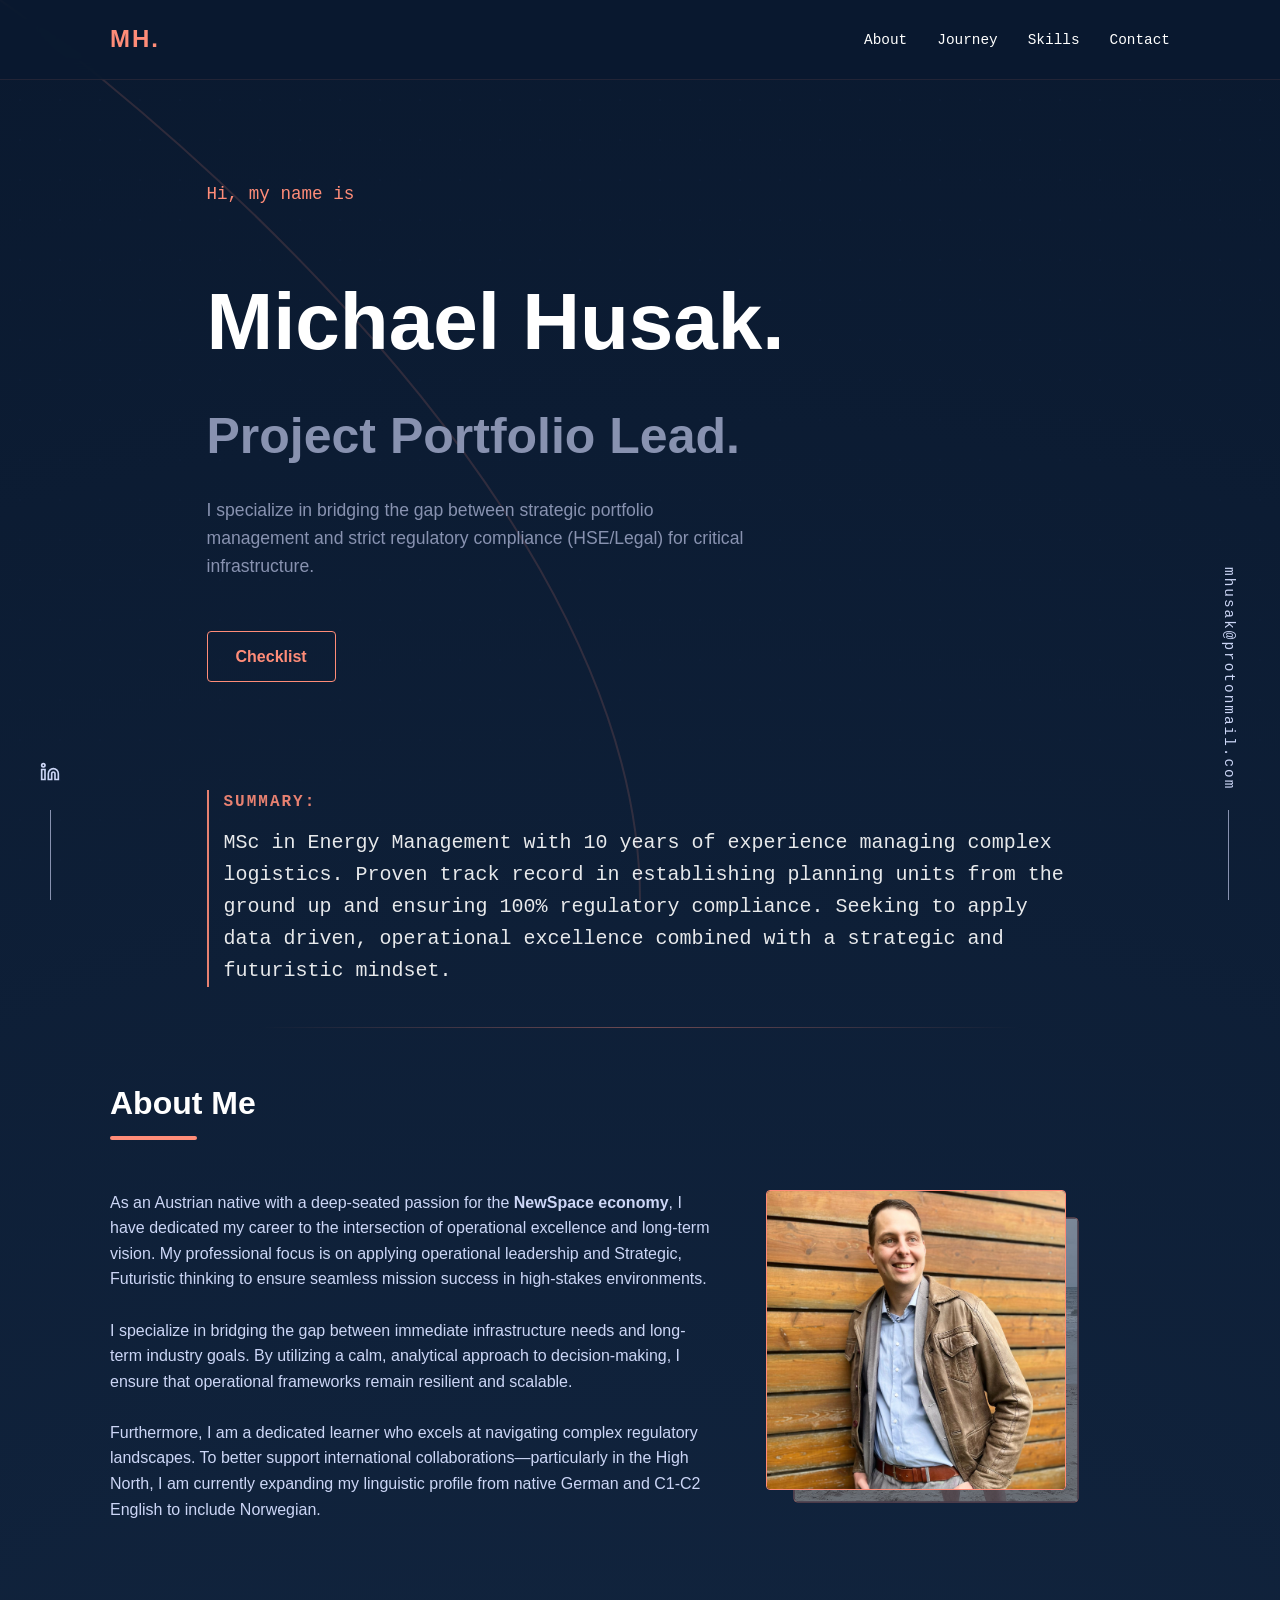
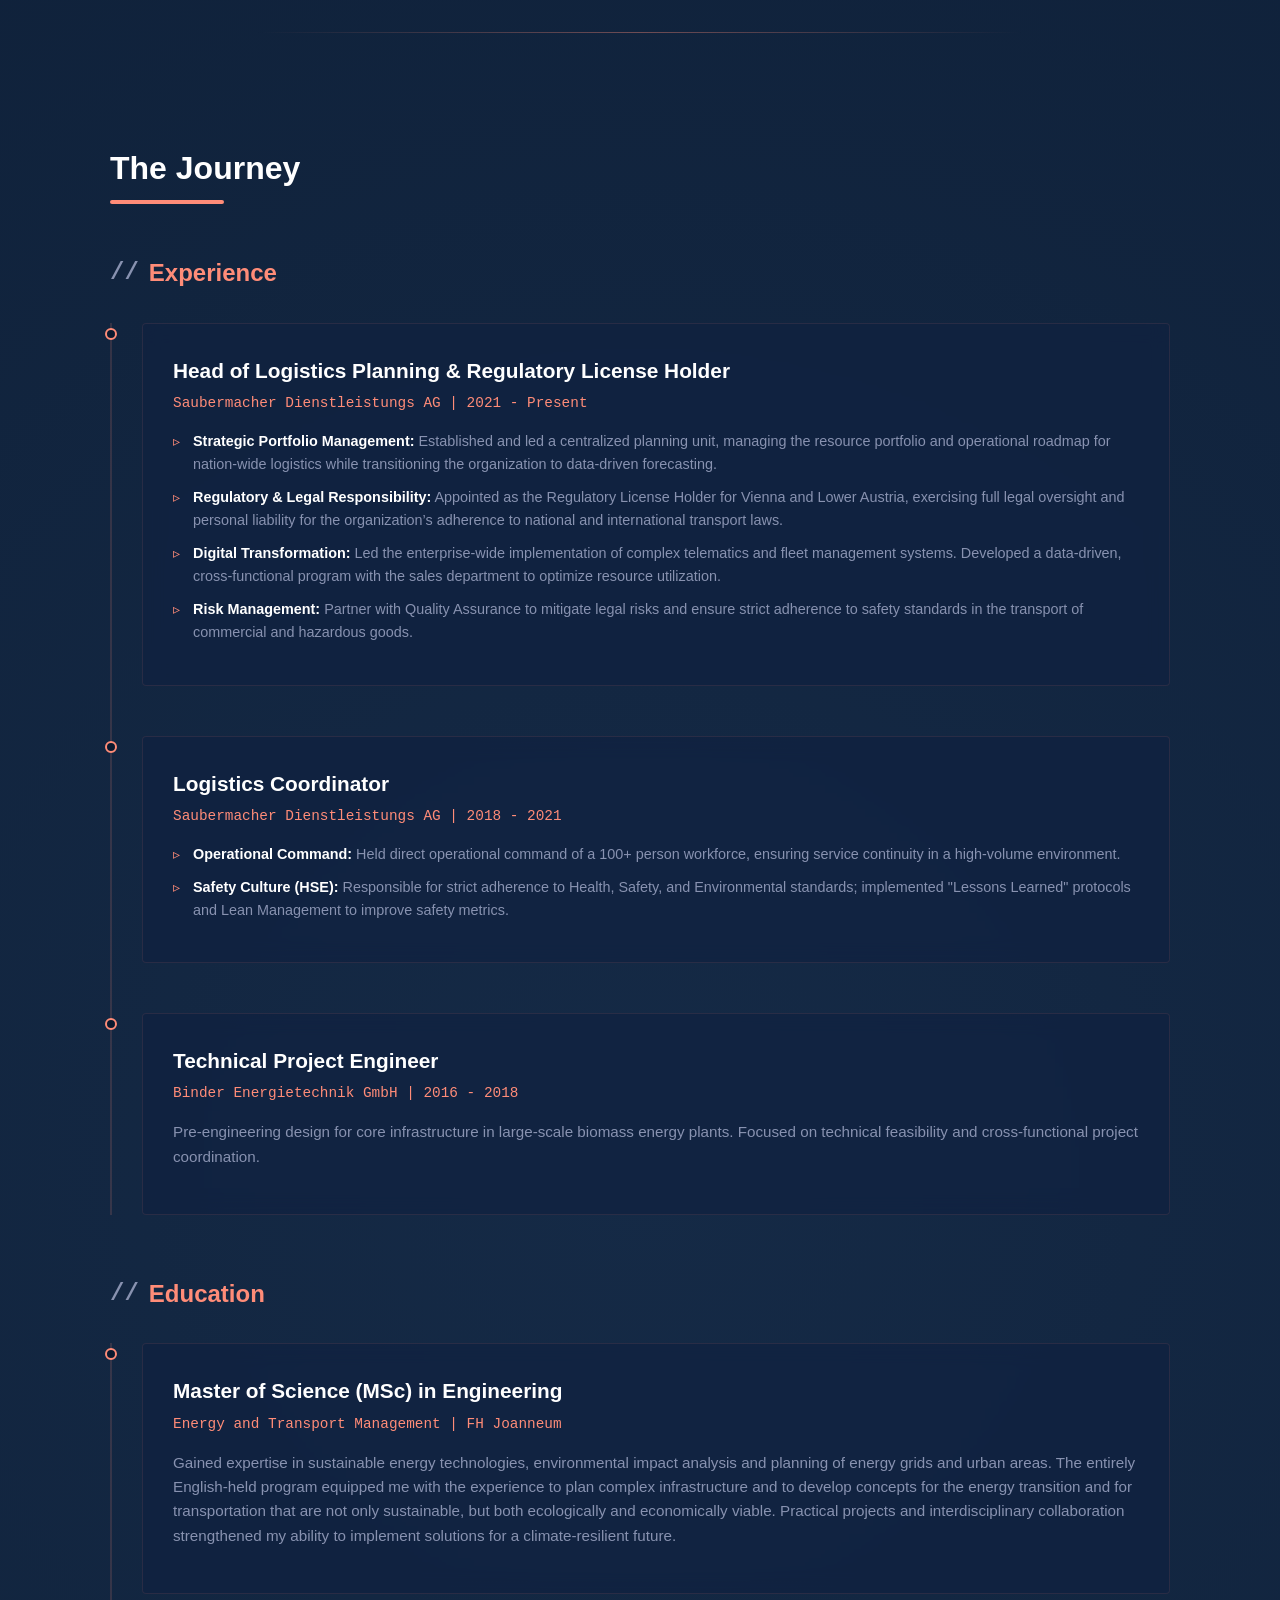
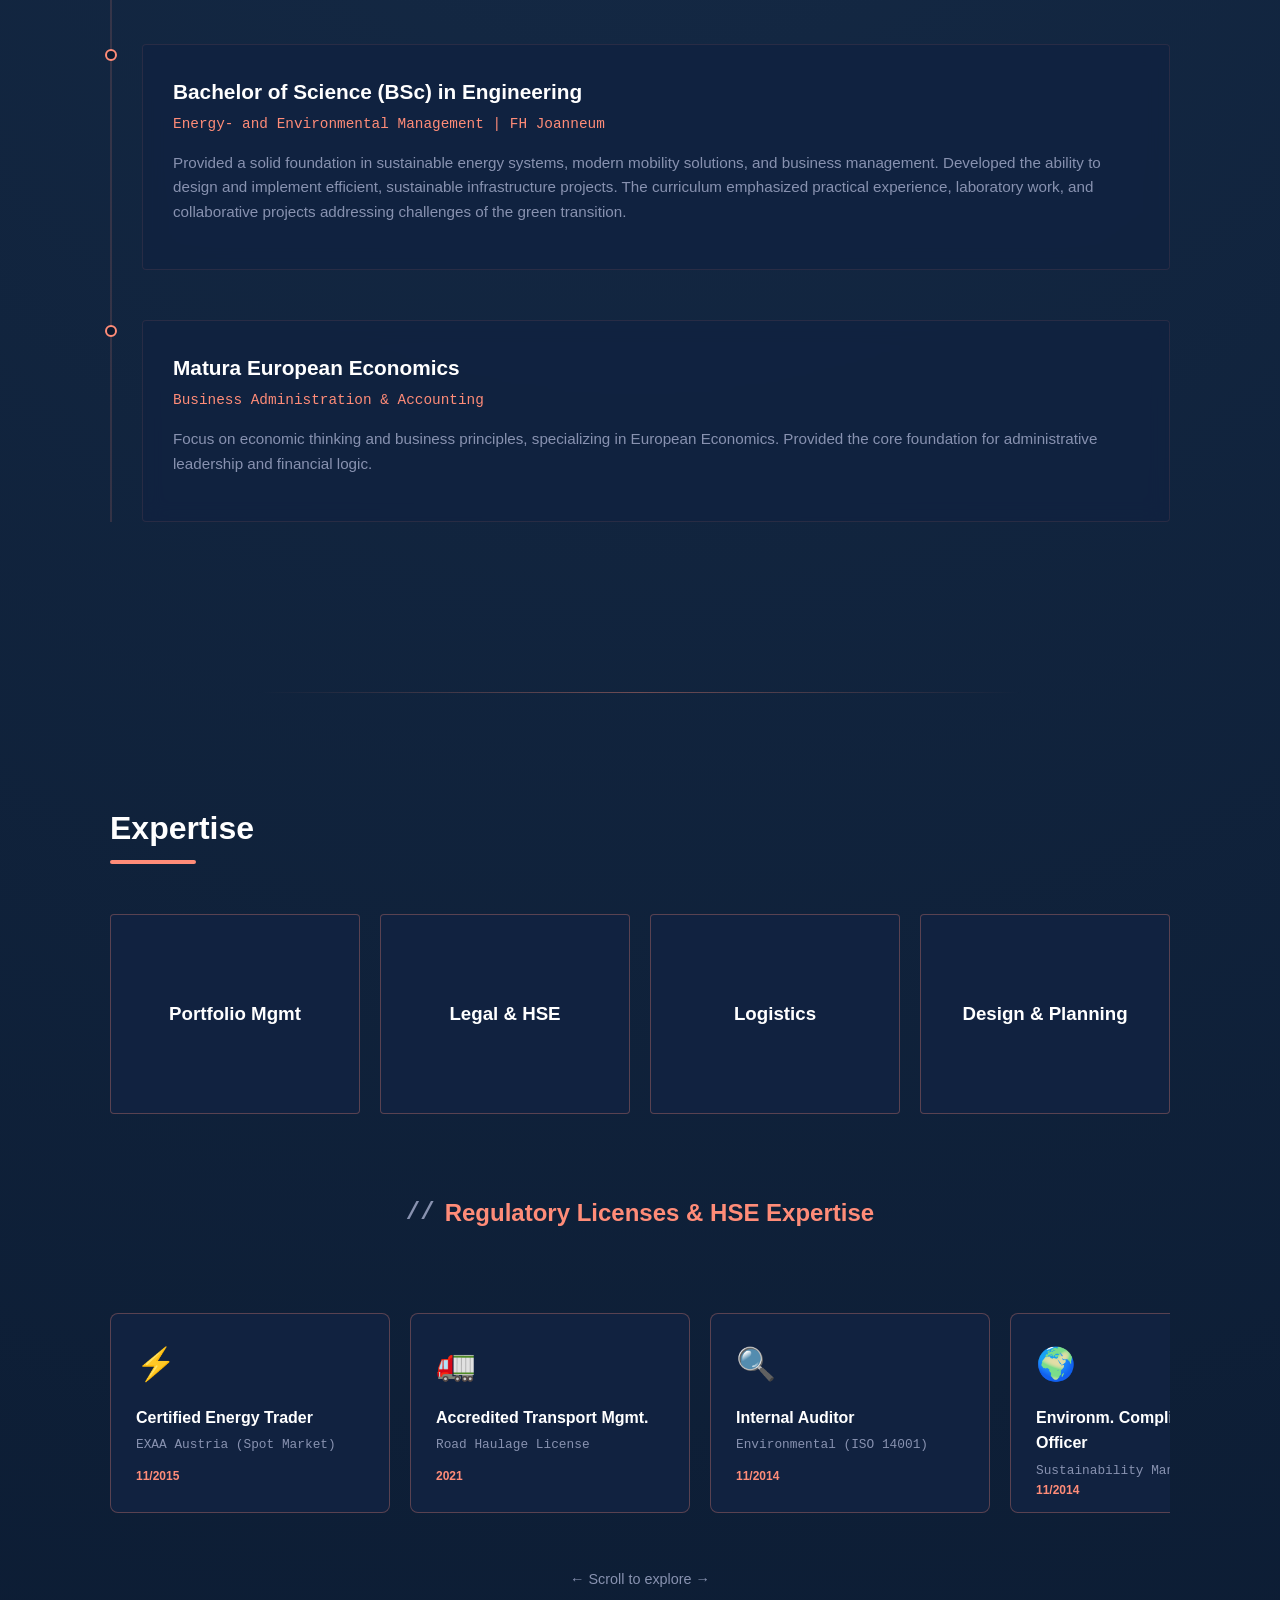
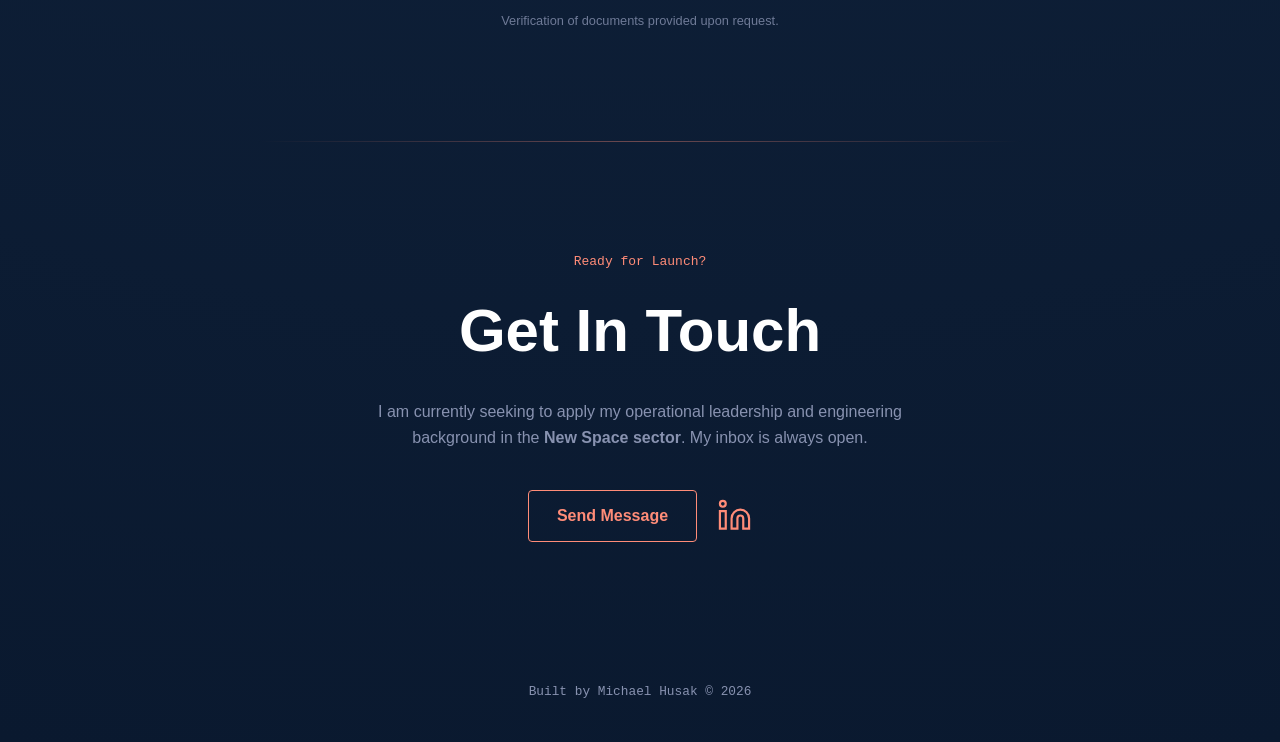
==== index.html @ 440eec89 "Add files via upload" ====
<!DOCTYPE html>
<html lang="en">
<head>
    <meta charset="UTF-8">
    <meta name="viewport" content="width=device-width, initial-scale=1.0">
    <title>Michael Husak | Project Portfolio Lead</title>
    <style>
        /* =========================================
           1. CORE VARIABLES & RESET
           ========================================= */
        :root {
            --bg-dark: #0a192f;
            --bg-light: #112240;
            --text-main: #ccd6f6;
            --text-muted: #8892b0;
            --accent: #ff8c78; /* Salmon Color */
            --white: #ffffff;
            --transition: all 0.3s ease-in-out;
        }

        * { margin: 0; padding: 0; box-sizing: border-box; }

        body {
            font-family: 'Segoe UI', Tahoma, Geneva, Verdana, sans-serif;
            background: radial-gradient(circle at 50% 50%, #152a46 0%, var(--bg-dark) 100%);
            color: var(--text-main);
            line-height: 1.6;
            overflow-x: hidden; 
            position: relative;
        }

        body::before {
            content: "";
            position: fixed;
            top: 0; left: 0; width: 100%; height: 100%;
            background-image: radial-gradient(var(--bg-light) 1px, transparent 1px);
            background-size: 40px 40px;
            opacity: 0.3;
            pointer-events: none;
            z-index: -2; 
            animation: starPulse 4s infinite alternate;
        }

        @keyframes starPulse { from { opacity: 0.2; } to { opacity: 0.4; } }

        /* ROCKET PATH CONTAINER */
        .rocket-overlay {
            position: fixed;
            top: 0; left: 0;
            width: 100%; height: 100vh;
            pointer-events: none; 
            z-index: -1; 
        }

        #rocket-path {
            fill: none;
            stroke: var(--accent);
            stroke-width: 2;
            opacity: 0.15; 
        }

        #line-spark {
            position: absolute;
            top: 0; left: 0;
            width: 8px; height: 8px;
            border-radius: 50%;
            background-color: var(--white); 
            box-shadow: 0 0 10px var(--accent), 0 0 20px var(--accent); 
            transform: translate(-50%, -50%);
            opacity: 0; 
            will-change: top, left;
        }

        /* LAUNCH PAD GLOW */
        #launch-pad {
            position: fixed;
            bottom: 0;
            left: 50%;
            transform: translateX(-50%);
            width: 200px;
            height: 100px;
            border-radius: 150px 150px 0 0; 
            background-color: var(--white);
            box-shadow: 0 0 60px 20px var(--accent), 0 0 100px 40px rgba(255, 140, 120, 0.6); 
            opacity: 0; 
            z-index: -1;
            filter: blur(15px); 
            will-change: opacity, transform;
            pointer-events: none;
        }

        a { text-decoration: none; color: inherit; transition: var(--transition); }
        ul { list-style: none; }

        .container { max-width: 1100px; margin: 0 auto; padding: 0 20px; }

        /* =========================================
           2. NAVIGATION
           ========================================= */
        nav {
            position: fixed; top: 0; width: 100%;
            height: 80px;
            background-color: rgba(10, 25, 47, 0.85);
            display: flex; align-items: center;
            z-index: 1000;
            backdrop-filter: blur(10px);
            border-bottom: 1px solid rgba(255, 140, 120, 0.1);
        }
        
        nav .container { display: flex; justify-content: space-between; align-items: center; width: 100%; }

        .logo { font-size: 1.5rem; font-weight: bold; color: var(--accent); letter-spacing: 2px; }

        .nav-links { display: flex; gap: 30px; }
        .nav-links a { font-size: 0.9rem; color: var(--white); font-family: monospace; }
        .nav-links a:hover { color: var(--accent); }

        .hamburger {
            display: none; cursor: pointer; flex-direction: column; gap: 5px;
            z-index: 2000; position: absolute; right: 20px; top: 50%; transform: translateY(-50%); 
        }
        
        .bar { width: 25px; height: 3px; background-color: var(--accent); border-radius: 5px; transition: all 0.4s ease; }

        .mobile-menu-overlay {
            position: fixed; top: 0; left: 0; width: 100%; height: 100vh;
            background-color: rgba(10, 25, 47, 0.98); display: flex; justify-content: center; align-items: center;
            opacity: 0; pointer-events: none; transition: all 0.4s ease; z-index: 1500;
        }

        .mobile-links { text-align: center; }
        .mobile-links li { margin: 30px 0; opacity: 0; transform: translateY(20px); transition: all 0.4s ease; }
        .mobile-links a { font-size: 2rem; color: var(--white); font-weight: bold; }
        .mobile-links a:hover { color: var(--accent); }

        nav.menu-open .mobile-menu-overlay { opacity: 1; pointer-events: all; }
        nav.menu-open .mobile-links li:nth-child(n) { opacity: 1; transform: translateY(0); transition-delay: calc(0.1s * var(--i)); }

        nav.menu-open .hamburger .bar1 { transform: rotate(-45deg) translate(-5px, 6px); }
        nav.menu-open .hamburger .bar2 { opacity: 0; }
        nav.menu-open .hamburger .bar3 { transform: rotate(45deg) translate(-5px, -6px); }

        /* =========================================
           3. UI COMPONENTS
           ========================================= */
        .separator {
            height: 1px; width: 60%; margin: 10px auto; 
            background: linear-gradient(90deg, transparent, var(--accent), transparent);
            opacity: 0.4;
        }

        .section-title {
            font-size: 2rem; color: var(--white); margin-bottom: 60px;
            position: relative; display: inline-block;
        }
        .section-title::after {
            content: ''; position: absolute; width: 60%; height: 4px;
            bottom: -10px; left: 0; background-color: var(--accent); border-radius: 2px;
        }

        .sub-title {
            font-size: 1.5rem; color: var(--accent); margin-bottom: 30px; 
            display: flex; align-items: center; gap: 10px;
        }
        .sub-title::before { content: '//'; color: var(--text-muted); font-family: monospace; }

        .btn {
            display: inline-block; padding: 12px 28px;
            border: 1px solid var(--accent); color: var(--accent);
            border-radius: 4px; font-weight: bold; background: transparent;
            position: relative; overflow: hidden; z-index: 1; cursor: pointer;
        }
        .btn:hover { background: rgba(255, 140, 120, 0.1); }

        /* SUMMARY / MISSION LOG STYLING */
        .mission-log {
            margin-top: 100px; 
            font-family: monospace;
            color: var(--text-muted); border-left: 2px solid var(--accent);
            padding-left: 15px; opacity: 0.9;
        }
        .log-label { display: block; color: var(--accent); font-weight: bold; margin-bottom: 12px; font-size: 1rem; letter-spacing: 2px; }
        .log-text { display: block; margin-bottom: 10px; color: var(--white); font-size: 1.25rem; line-height: 1.6; max-width: 850px; }

        /* SIDEBARS */
        .side-element {
            position: fixed; bottom: 0; z-index: 10;
            color: var(--text-main); display: flex; flex-direction: column; align-items: center; gap: 20px;
        }
        .side-element::after { content: ""; display: block; width: 1px; height: 90px; background-color: var(--text-muted); margin: 0 auto; }
        .side-left { left: 40px; }
        .side-right { right: 40px; }
        .side-icon svg { width: 20px; height: 20px; fill: none; stroke: currentColor; stroke-width: 2; transition: var(--transition); }
        .side-icon:hover { color: var(--accent); transform: translateY(-3px); }
        .email-link { writing-mode: vertical-rl; font-size: 0.9rem; letter-spacing: 2px; font-family: monospace; }
        .email-link:hover { color: var(--accent); transform: translateY(-3px); }

        /* =========================================
           5. SECTIONS
           ========================================= */
        section { padding: 100px 0; }
        .hidden { opacity: 0; transform: translateY(30px); transition: all 0.8s ease-out; }
        .show { opacity: 1; transform: translateY(0); }

        #hero { height: auto; min-height: 100vh; padding-top: 180px; padding-bottom: 20px; display: flex; flex-direction: column; justify-content: center; }
        #hero h1 { font-size: clamp(40px, 8vw, 80px); color: var(--white); margin: 10px 0; }
        #hero h2 { font-size: clamp(30px, 5vw, 50px); color: var(--text-muted); margin-bottom: 20px; }
        #hero p { max-width: 540px; color: var(--text-muted); font-size: 1.1rem; margin-bottom: 50px; }

        #about { padding-top: 40px; }
        .about-content { display: grid; grid-template-columns: 3fr 2fr; gap: 50px; align-items: start; }
        .about-img { position: relative; width: 300px; height: 300px; cursor: pointer; }
        .profile-img-placeholder {
            width: 100%; height: 100%; border-radius: 4px; position: absolute; 
            object-fit: cover; transition: var(--transition); border: 1px solid var(--accent); background-color: var(--bg-light);
        }
        .profile-img-placeholder:nth-child(1) { top: 20px; left: 20px; z-index: 1; opacity: 0.5; transform: scale(0.95); object-position: center; }
        .profile-img-placeholder:nth-child(2) { top: 0; left: 0; z-index: 2; opacity: 1; transform: scale(1); object-position: 80% 20%; }
        .about-img.swapped .profile-img-placeholder:nth-child(1) { top: 0; left: 0; z-index: 2; opacity: 1; transform: scale(1); }
        .about-img.swapped .profile-img-placeholder:nth-child(2) { top: 20px; left: 20px; z-index: 1; opacity: 0.5; transform: scale(0.95); }
        @media (hover: hover) {
            .about-img:hover .profile-img-placeholder:nth-child(1) { top: 0; left: 0; z-index: 2; opacity: 1; transform: scale(1); }
            .about-img:hover .profile-img-placeholder:nth-child(2) { top: 20px; left: 20px; z-index: 1; opacity: 0.5; transform: scale(0.95); }
        }

        /* TIMELINE STYLING - TRANSPARENT CARDS + SYNCED LINE */
        .timeline-container { 
            position: relative; 
            padding-left: 30px; 
            border-left: 2px solid rgba(255, 140, 120, 0.15); /* Sync with Rocket Path */
            margin-bottom: 60px; 
        }
        .timeline-item { position: relative; margin-bottom: 50px; }
        .timeline-dot { position: absolute; left: -37px; top: 5px; width: 12px; height: 12px; border-radius: 50%; background-color: var(--bg-dark); border: 2px solid var(--accent); }
        
        /* Glassmorphism Card Style */
        .timeline-content { 
            background: rgba(17, 34, 64, 0.75); 
            backdrop-filter: blur(10px); 
            border: 1px solid rgba(255, 140, 120, 0.1); 
            padding: 30px; 
            border-radius: 4px; 
        }
        .timeline-content h3 { color: var(--white); font-size: 1.3rem; margin-bottom: 5px; }
        .timeline-content .role { color: var(--accent); font-family: monospace; display: block; margin-bottom: 15px; font-size: 0.9rem; }
        .timeline-content p { font-size: 0.95rem; color: var(--text-muted); margin-bottom: 15px; }
        .timeline-content ul { list-style: none; }
        .timeline-content li { font-size: 0.9rem; color: var(--text-muted); margin-bottom: 10px; position: relative; padding-left: 20px; }
        .timeline-content li::before { content: "▹"; position: absolute; left: 0; color: var(--accent); }
        .timeline-content strong { color: var(--white); }

        /* SKILLS */
        .skills-grid { display: grid; grid-template-columns: repeat(auto-fit, minmax(220px, 1fr)); gap: 20px; }
        .flip-card { height: 200px; perspective: 1000px; cursor: pointer; }
        .flip-card-inner { position: relative; width: 100%; height: 100%; transition: transform 0.6s; transform-style: preserve-3d; }
        .flip-card:hover .flip-card-inner { transform: rotateY(180deg); }
        .flip-card-front, .flip-card-back { position: absolute; width: 100%; height: 100%; backface-visibility: hidden; display: flex; flex-direction: column; align-items: center; justify-content: center; border-radius: 4px; padding: 20px; text-align: center; }
        .flip-card-front { background: var(--bg-light); color: var(--white); border: 1px solid rgba(255, 140, 120, 0.3); }
        .flip-card-back { background: var(--bg-light); color: var(--accent); border: 1px solid var(--accent); transform: rotateY(180deg); }

        /* GALLERY */
        .cert-container { margin-top: 40px; width: 100%; overflow: hidden; }
        .cert-gallery { display: flex; gap: 20px; overflow-x: auto; padding: 40px 0; scrollbar-width: none; cursor: grab; scroll-behavior: auto; }
        .cert-gallery::-webkit-scrollbar { display: none; }
        .cert-item { flex: 0 0 280px; height: 200px; background: var(--bg-light); border: 1px solid rgba(255, 140, 120, 0.3); border-radius: 8px; padding: 25px; display: flex; flex-direction: column; transition: transform 0.3s; min-width: 280px; }
        .cert-icon { font-size: 2rem; margin-bottom: 15px; }
        .cert-title { font-weight: bold; color: var(--white); font-size: 1rem; margin-bottom: 5px; }
        .cert-issuer { color: var(--text-muted); font-size: 0.8rem; font-family: monospace; }
        .cert-year { margin-top: auto; color: var(--accent); font-size: 0.75rem; font-weight: bold; }

        /* FOOTER & CONTACT BUTTONS */
        .contact-wrapper { text-align: center; max-width: 600px; margin: 0 auto; }
        .contact-wrapper h2 { font-size: clamp(40px, 5vw, 60px); color: var(--white); margin-bottom: 20px; }
        footer { text-align: center; padding: 40px; color: var(--text-muted); font-family: monospace; font-size: 0.8rem; }

        .contact-buttons {
            display: flex;
            align-items: center;
            justify-content: center;
            gap: 20px;
        }

        .contact-social-icon svg {
            width: 35px;
            height: 35px;
            fill: none;
            stroke: var(--accent);
            stroke-width: 1.5;
            transition: var(--transition);
            display: block;
        }

        .contact-social-icon:hover svg {
            stroke: var(--white);
            transform: translateY(-3px);
        }

        @media (max-width: 768px) { 
            .side-element { display: none; } 
            .about-content { grid-template-columns: 1fr; } 
            .about-img { margin: 40px auto 0; } 
            .nav-links { display: none; } 
            .hamburger { display: flex; } 
            /* Contact Buttons Stack on Mobile */
            .contact-buttons { flex-direction: column; }
            .contact-social-icon svg { width: 45px; height: 45px; }
        }
    </style>
</head>
<body>

    <div class="rocket-overlay">
        <svg width="100%" height="100%" preserveAspectRatio="none"><path id="rocket-path" d="" /></svg>
        <div id="line-spark"></div>
        <div id="launch-pad"></div> 
    </div>

    <div class="side-element side-left">
        <a href="https://www.linkedin.com/in/michael-husak-047b069b/" target="_blank" class="side-icon">
            <svg viewBox="0 0 24 24"><path d="M16 8a6 6 0 0 1 6 6v7h-4v-7a2 2 0 0 0-2-2 2 2 0 0 0-2 2v7h-4v-7a6 6 0 0 1 6-6zM2 9h4v12H2zM4 2a2 2 0 1 1 0 4 2 2 0 0 1 0-4z"/></svg>
        </a>
    </div>
    <div class="side-element side-right">
        <a href="mailto:mhusak@protonmail.com" class="email-link">mhusak@protonmail.com</a>
    </div>

    <nav>
        <div class="container">
            <div class="logo">MH.</div>
            <ul class="nav-links">
                <li><a href="#about">About</a></li>
                <li><a href="#journey">Journey</a></li>
                <li><a href="#skills">Skills</a></li>
                <li><a href="#contact">Contact</a></li>
            </ul>
            <div class="hamburger"><div class="bar bar1"></div><div class="bar bar2"></div><div class="bar bar3"></div></div>
        </div>
        <div class="mobile-menu-overlay">
            <ul class="mobile-links">
                <li style="--i:1"><a href="#about" onclick="toggleMenu()">About</a></li>
                <li style="--i:2"><a href="#journey" onclick="toggleMenu()">Journey</a></li>
                <li style="--i:3"><a href="#skills" onclick="toggleMenu()">Skills</a></li>
                <li style="--i:4"><a href="#contact" onclick="toggleMenu()">Contact</a></li>
            </ul>
        </div>
    </nav>

    <section id="hero">
        <div class="container hidden">
            <p style="color: var(--accent); font-family: monospace;">Hi, my name is</p>
            <h1>Michael Husak.</h1>
            <h2>Project Portfolio Lead.</h2>
            <p>I specialize in bridging the gap between strategic portfolio management and strict regulatory compliance (HSE/Legal) for critical infrastructure.</p>
            <a href="#journey" class="btn">Checklist</a>
            <div class="mission-log">
                <span class="log-label">SUMMARY:</span>
                <span class="log-text">MSc in Energy Management with 10 years of experience managing complex logistics. Proven track record in establishing planning units from the ground up and ensuring 100% regulatory compliance. Seeking to apply data driven, operational excellence combined with a strategic and futuristic mindset.</span>
            </div>
        </div>
    </section>

    <div class="separator"></div>

    <section id="about">
        <div class="container hidden">
            <h2 class="section-title">About Me</h2>
            <div class="about-content">
                <div class="about-text">
                    <p>As an Austrian native with a deep-seated passion for the <strong>NewSpace economy</strong>, I have dedicated my career to the intersection of operational excellence and long-term vision. My professional focus is on applying operational leadership and Strategic, Futuristic thinking to ensure seamless mission success in high-stakes environments.</p>
                    <br>
                    <p>I specialize in bridging the gap between immediate infrastructure needs and long-term industry goals. By utilizing a calm, analytical approach to decision-making, I ensure that operational frameworks remain resilient and scalable.</p>
                    <br>
                    <p>Furthermore, I am a dedicated learner who excels at navigating complex regulatory landscapes. To better support international collaborations—particularly in the High North, I am currently expanding my linguistic profile from native German and C1-C2 English to include Norwegian.</p>
                </div>
                <div class="about-img">
                    <img src="Pictures/picture1.jpg" class="profile-img-placeholder" alt="Portrait">
                    <img src="Pictures/picture2.jpg" class="profile-img-placeholder" alt="Portrait Layer">
                </div>
            </div>
        </div>
    </section>

    <div class="separator"></div>

    <section id="journey">
        <div class="container hidden">
            <h2 class="section-title">The Journey</h2>
            
            <h3 class="sub-title">Experience</h3>
            <div class="timeline-container">
                <div class="timeline-item">
                    <div class="timeline-dot"></div>
                    <div class="timeline-content">
                        <h3>Head of Logistics Planning & Regulatory License Holder</h3>
                        <span class="role">Saubermacher Dienstleistungs AG | 2021 - Present</span>
                        <ul>
                            <li><strong>Strategic Portfolio Management:</strong> Established and led a centralized planning unit, managing the resource portfolio and operational roadmap for nation-wide logistics while transitioning the organization to data-driven forecasting.</li>
                            <li><strong>Regulatory & Legal Responsibility:</strong> Appointed as the Regulatory License Holder for Vienna and Lower Austria, exercising full legal oversight and personal liability for the organization’s adherence to national and international transport laws.</li>
                            <li><strong>Digital Transformation:</strong> Led the enterprise-wide implementation of complex telematics and fleet management systems. Developed a data-driven, cross-functional program with the sales department to optimize resource utilization. </li>
                            <li><strong>Risk Management:</strong> Partner with Quality Assurance to mitigate legal risks and ensure strict adherence to safety standards in the transport of commercial and hazardous goods.</li>
                        </ul>
                    </div>
                </div>

                <div class="timeline-item">
                    <div class="timeline-dot"></div>
                    <div class="timeline-content">
                        <h3>Logistics Coordinator</h3>
                        <span class="role">Saubermacher Dienstleistungs AG | 2018 - 2021</span>
                        <ul>
                            <li><strong>Operational Command:</strong> Held direct operational command of a 100+ person workforce, ensuring service continuity in a high-volume environment.</li>
                            <li><strong>Safety Culture (HSE):</strong> Responsible for strict adherence to Health, Safety, and Environmental standards; implemented "Lessons Learned" protocols and Lean Management to improve safety metrics.</li>
                        </ul>
                    </div>
                </div>

                <div class="timeline-item">
                    <div class="timeline-dot"></div>
                    <div class="timeline-content">
                        <h3>Technical Project Engineer</h3>
                        <span class="role">Binder Energietechnik GmbH | 2016 - 2018</span>
                        <p>Pre-engineering design for core infrastructure in large-scale biomass energy plants. Focused on technical feasibility and cross-functional project coordination.</p>
                    </div>
                </div>
            </div>

            <h3 class="sub-title">Education</h3>
            <div class="timeline-container">
                <div class="timeline-item">
                    <div class="timeline-dot"></div>
                    <div class="timeline-content">
                        <h3>Master of Science (MSc) in Engineering</h3>
                        <span class="role">Energy and Transport Management | FH Joanneum</span>
                        <p>Gained expertise in sustainable energy technologies, environmental impact analysis and planning of energy grids and urban areas. The entirely English-held program equipped me with the experience to plan complex infrastructure and to develop concepts for the energy transition and for transportation that are not only sustainable, but both ecologically and economically viable. Practical projects and interdisciplinary collaboration strengthened my ability to implement solutions for a climate-resilient future.</p>
                    </div>
                </div>

                <div class="timeline-item">
                    <div class="timeline-dot"></div>
                    <div class="timeline-content">
                        <h3>Bachelor of Science (BSc) in Engineering</h3>
                        <span class="role">Energy- and Environmental Management | FH Joanneum</span>
                        <p>Provided a solid foundation in sustainable energy systems, modern mobility solutions, and business management. Developed the ability to design and implement efficient, sustainable infrastructure projects. The curriculum emphasized practical experience, laboratory work, and collaborative projects addressing challenges of the green transition.</p>
                    </div>
                </div>

                <div class="timeline-item">
                    <div class="timeline-dot"></div>
                    <div class="timeline-content">
                        <h3>Matura European Economics</h3>
                        <span class="role">Business Administration & Accounting</span>
                        <p>Focus on economic thinking and business principles, specializing in European Economics. Provided the core foundation for administrative leadership and financial logic.</p>
                    </div>
                </div>
            </div>
        </div>
    </section>

    <div class="separator"></div>

    <section id="skills">
        <div class="container hidden">
            <h2 class="section-title">Expertise</h2>
            <div class="skills-grid">
                <div class="flip-card"><div class="flip-card-inner"><div class="flip-card-front"><h3>Portfolio Mgmt</h3></div><div class="flip-card-back"><p>Strategic balancing, Risk Mitigation, and Roadmap Development</p></div></div></div>
                <div class="flip-card"><div class="flip-card-inner"><div class="flip-card-front"><h3>Legal & HSE</h3></div><div class="flip-card-back"><p>Direct legal liability for federal safety standards and environmental law.</p></div></div></div>
                <div class="flip-card"><div class="flip-card-inner"><div class="flip-card-front"><h3>Logistics</h3></div><div class="flip-card-back"><p>Operational command, fleet management, and capacity optimization.</p></div></div></div>
                <div class="flip-card"><div class="flip-card-inner"><div class="flip-card-front"><h3>Design & Planning</h3></div><div class="flip-card-back"><p>Aligning resources strategically for maximum efficiency.</p></div></div></div>
            </div>
            <h3 class="sub-title" style="margin-top: 80px; justify-content: center;">Regulatory Licenses & HSE Expertise</h3>
            <div class="cert-container">
                <div class="cert-gallery">
                    <div class="cert-item"><div class="cert-icon">⚡</div><div class="cert-title">Certified Energy Trader</div><div class="cert-issuer">EXAA Austria (Spot Market)</div><div class="cert-year">11/2015</div></div>
                    <div class="cert-item"><div class="cert-icon">🚛</div><div class="cert-title">Accredited Transport Mgmt.</div><div class="cert-issuer">Road Haulage License</div><div class="cert-year">2021</div></div>
                    <div class="cert-item"><div class="cert-icon">🔍</div><div class="cert-title">Internal Auditor</div><div class="cert-issuer">Environmental (ISO 14001)</div><div class="cert-year">11/2014</div></div>
                    <div class="cert-item"><div class="cert-icon">🌍</div><div class="cert-title">Environm. Compliance Officer</div><div class="cert-issuer">Sustainability Management</div><div class="cert-year">11/2014</div></div>
                    <div class="cert-item"><div class="cert-icon">♻️</div><div class="cert-title">Waste Mgmt. Specialist</div><div class="cert-issuer">Regulatory Compliance</div><div class="cert-year">05/2014</div></div>
                </div>
                <p style="text-align: center; font-size: 0.9rem; color: var(--text-muted); margin-top: 15px; user-select: none;"><span id="prev-btn" class="gallery-nav">&larr;</span> Scroll to explore <span id="next-btn" class="gallery-nav">&rarr;</span></p>
                <p style="text-align: center; font-size: 0.8rem; margin-top: 20px; color: var(--text-muted); opacity: 0.8;">Verification of documents provided upon request.</p>
            </div>
        </div>
    </section>

    <div class="separator"></div>

    <section id="contact">
        <div class="container hidden">
            <div class="contact-wrapper">
                <p style="color: var(--accent); font-family: monospace; margin-bottom: 10px;">Ready for Launch?</p>
                <h2>Get In Touch</h2>
                <p style="color: var(--text-muted); margin-bottom: 40px;">I am currently seeking to apply my operational leadership and engineering background in the <strong>New Space sector</strong>. My inbox is always open.</p>
                
                <div class="contact-buttons">
                    <a href="mailto:mhusak@protonmail.com" class="btn">Send Message</a>
                    
                    <a href="https://www.linkedin.com/in/michael-husak-047b069b/" target="_blank" class="contact-social-icon" title="LinkedIn">
                        <svg viewBox="0 0 24 24"><path d="M16 8a6 6 0 0 1 6 6v7h-4v-7a2 2 0 0 0-2-2 2 2 0 0 0-2 2v7h-4v-7a6 6 0 0 1 6-6zM2 9h4v12H2zM4 2a2 2 0 1 1 0 4 2 2 0 0 1 0-4z"/></svg>
                    </a>
                </div>
            </div>
        </div>
    </section>

    <footer><p>Built by Michael Husak &copy; 2026</p></footer>

    <script>
        const observer = new IntersectionObserver((entries) => { entries.forEach(e => { if(e.isIntersecting) e.target.classList.add('show'); }); }, { threshold: 0.1 });
        document.querySelectorAll('.hidden').forEach(el => observer.observe(el));

        const path = document.getElementById('rocket-path');
        const spark = document.getElementById('line-spark');
        const launchPad = document.getElementById('launch-pad');
        
        function updatePath() {
            const w = window.innerWidth;
            const h = window.innerHeight; 
            const d = `M ${w/2},${h} C ${w/2},${h*0.5} 0,${h*0} 0,0`;
            path.setAttribute('d', d);
        }

        const easeOut = p => 1 - Math.pow(1 - p, 4);

        window.addEventListener('scroll', () => {
            const scrollPercent = window.scrollY / (document.body.scrollHeight - window.innerHeight);
            const pathLen = path.getTotalLength();
            const easedPercent = easeOut(Math.min(scrollPercent, 1));
            const point = path.getPointAtLength(pathLen * (1 - easedPercent));
            spark.style.opacity = scrollPercent > 0 ? 1 : 0;
            spark.style.left = point.x + 'px';
            spark.style.top = point.y + 'px';

            const ignitionStart = 0.8;
            if (scrollPercent > ignitionStart) {
                const intensity = (scrollPercent - ignitionStart) / (1 - ignitionStart);
                launchPad.style.opacity = intensity;
                launchPad.style.transform = `translateX(-50%) scale(${0.8 + (intensity * 0.4)})`;
            } else { launchPad.style.opacity = 0; }
        });

        const gallery = document.querySelector('.cert-gallery');
        const prevBtn = document.getElementById('prev-btn');
        const nextBtn = document.getElementById('next-btn');
        const originalItems = Array.from(gallery.children);
        originalItems.forEach(item => gallery.appendChild(item.cloneNode(true)));
        originalItems.reverse().forEach(item => gallery.insertBefore(item.cloneNode(true), gallery.firstChild));
        const itemWidth = 300; 
        const singleSetWidth = originalItems.length * itemWidth;
        gallery.scrollLeft = singleSetWidth;

        gallery.addEventListener('scroll', () => {
            if (gallery.scrollLeft >= singleSetWidth * 2) { gallery.scrollLeft = singleSetWidth; } 
            else if (gallery.scrollLeft <= 0) { gallery.scrollLeft = singleSetWidth; }
        });

        gallery.addEventListener('wheel', (e) => { if (e.deltaY !== 0) { e.preventDefault(); gallery.scrollLeft += e.deltaY; } });

        let isDown = false, startX, scrollLeft;
        gallery.addEventListener('mousedown', (e) => { isDown = true; gallery.style.cursor = 'grabbing'; startX = e.pageX - gallery.offsetLeft; scrollLeft = gallery.scrollLeft; });
        gallery.addEventListener('mouseleave', () => { isDown = false; gallery.style.cursor = 'grab'; });
        gallery.addEventListener('mouseup', () => { isDown = false; gallery.style.cursor = 'grab'; });
        gallery.addEventListener('mousemove', (e) => { if (!isDown) return; e.preventDefault(); const x = e.pageX - gallery.offsetLeft; const walk = (x - startX) * 2; gallery.scrollLeft = scrollLeft - walk; });

        prevBtn.addEventListener('click', () => { gallery.scrollBy({ left: -300, behavior: 'smooth' }); });
        nextBtn.addEventListener('click', () => { gallery.scrollBy({ left: 300, behavior: 'smooth' }); });

        const aboutImg = document.querySelector('.about-img');
        aboutImg.addEventListener('click', () => { aboutImg.classList.toggle('swapped'); });

        const nav = document.querySelector('nav');
        const hamburger = document.querySelector('.hamburger');
        hamburger.addEventListener('click', () => { nav.classList.toggle('menu-open'); });
        function toggleMenu() { nav.classList.remove('menu-open'); }

        window.addEventListener('resize', updatePath);
        updatePath();
    </script>
</body>
</html>
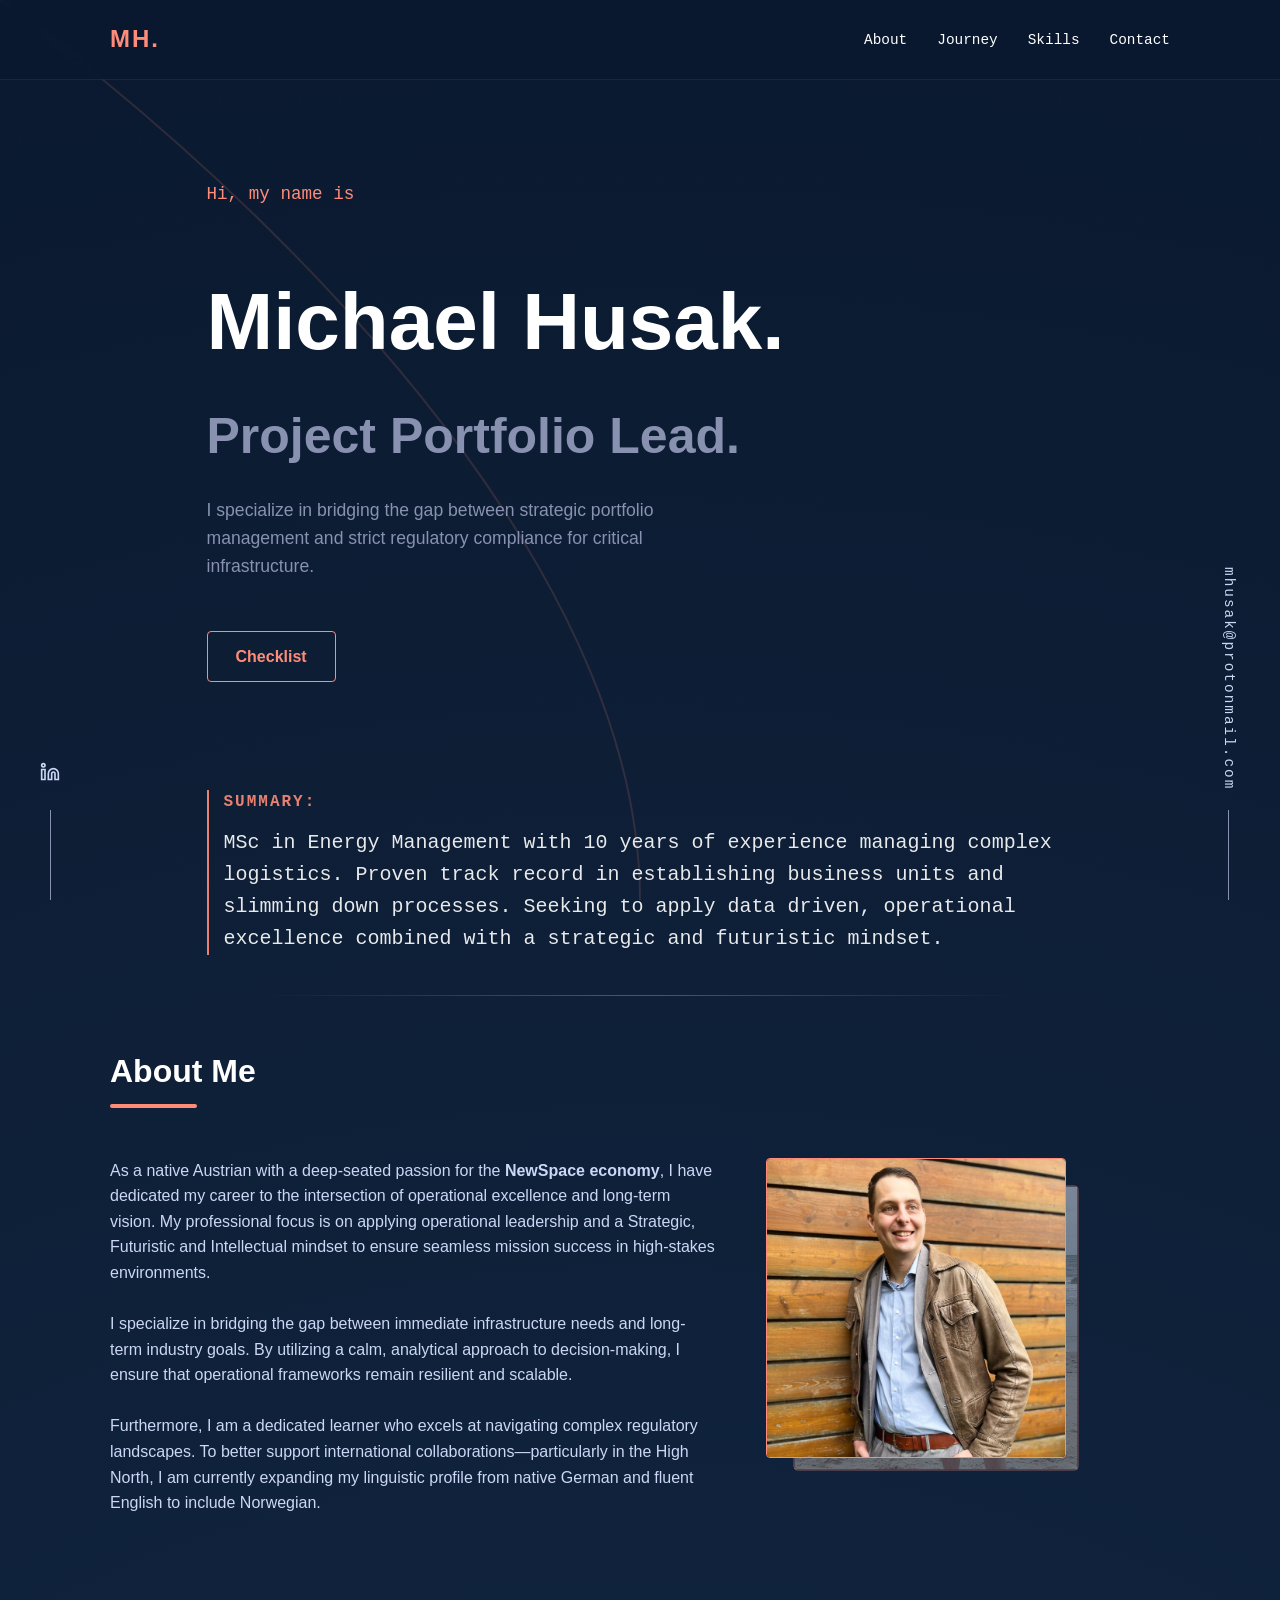
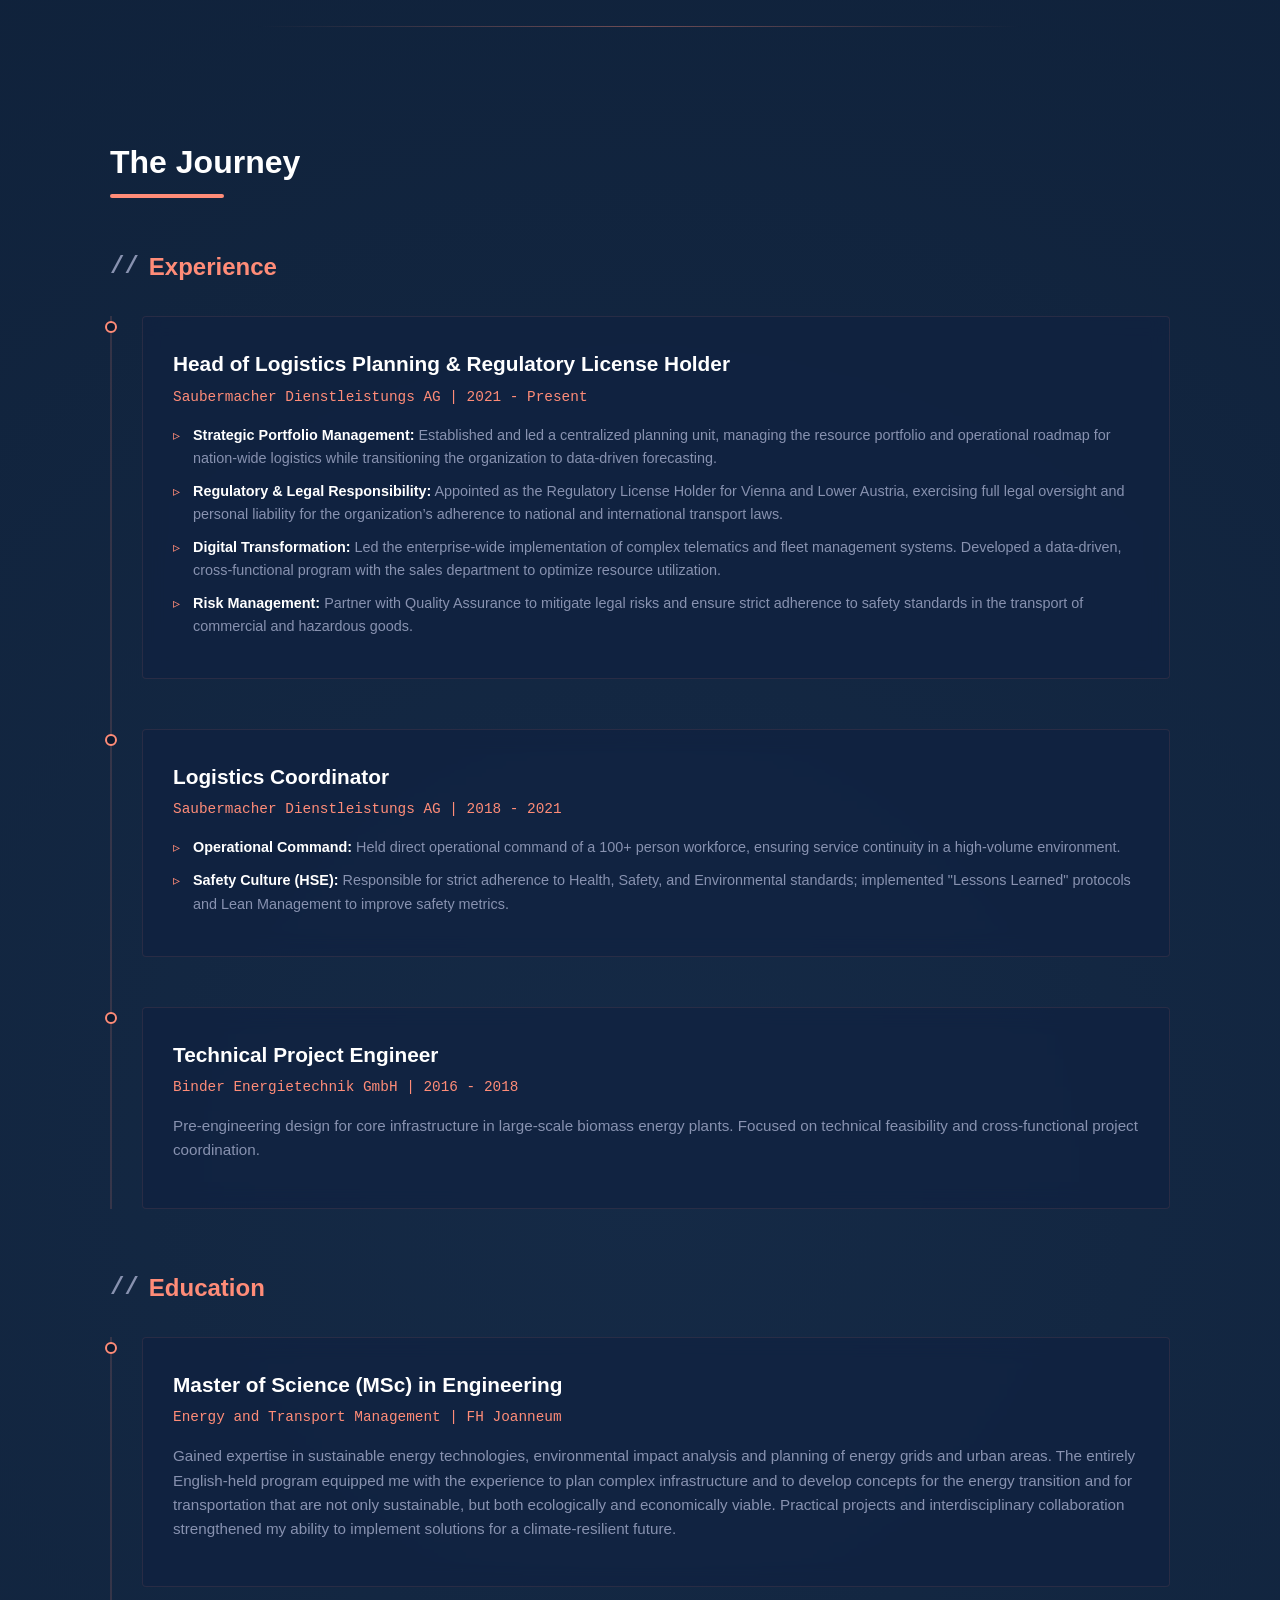
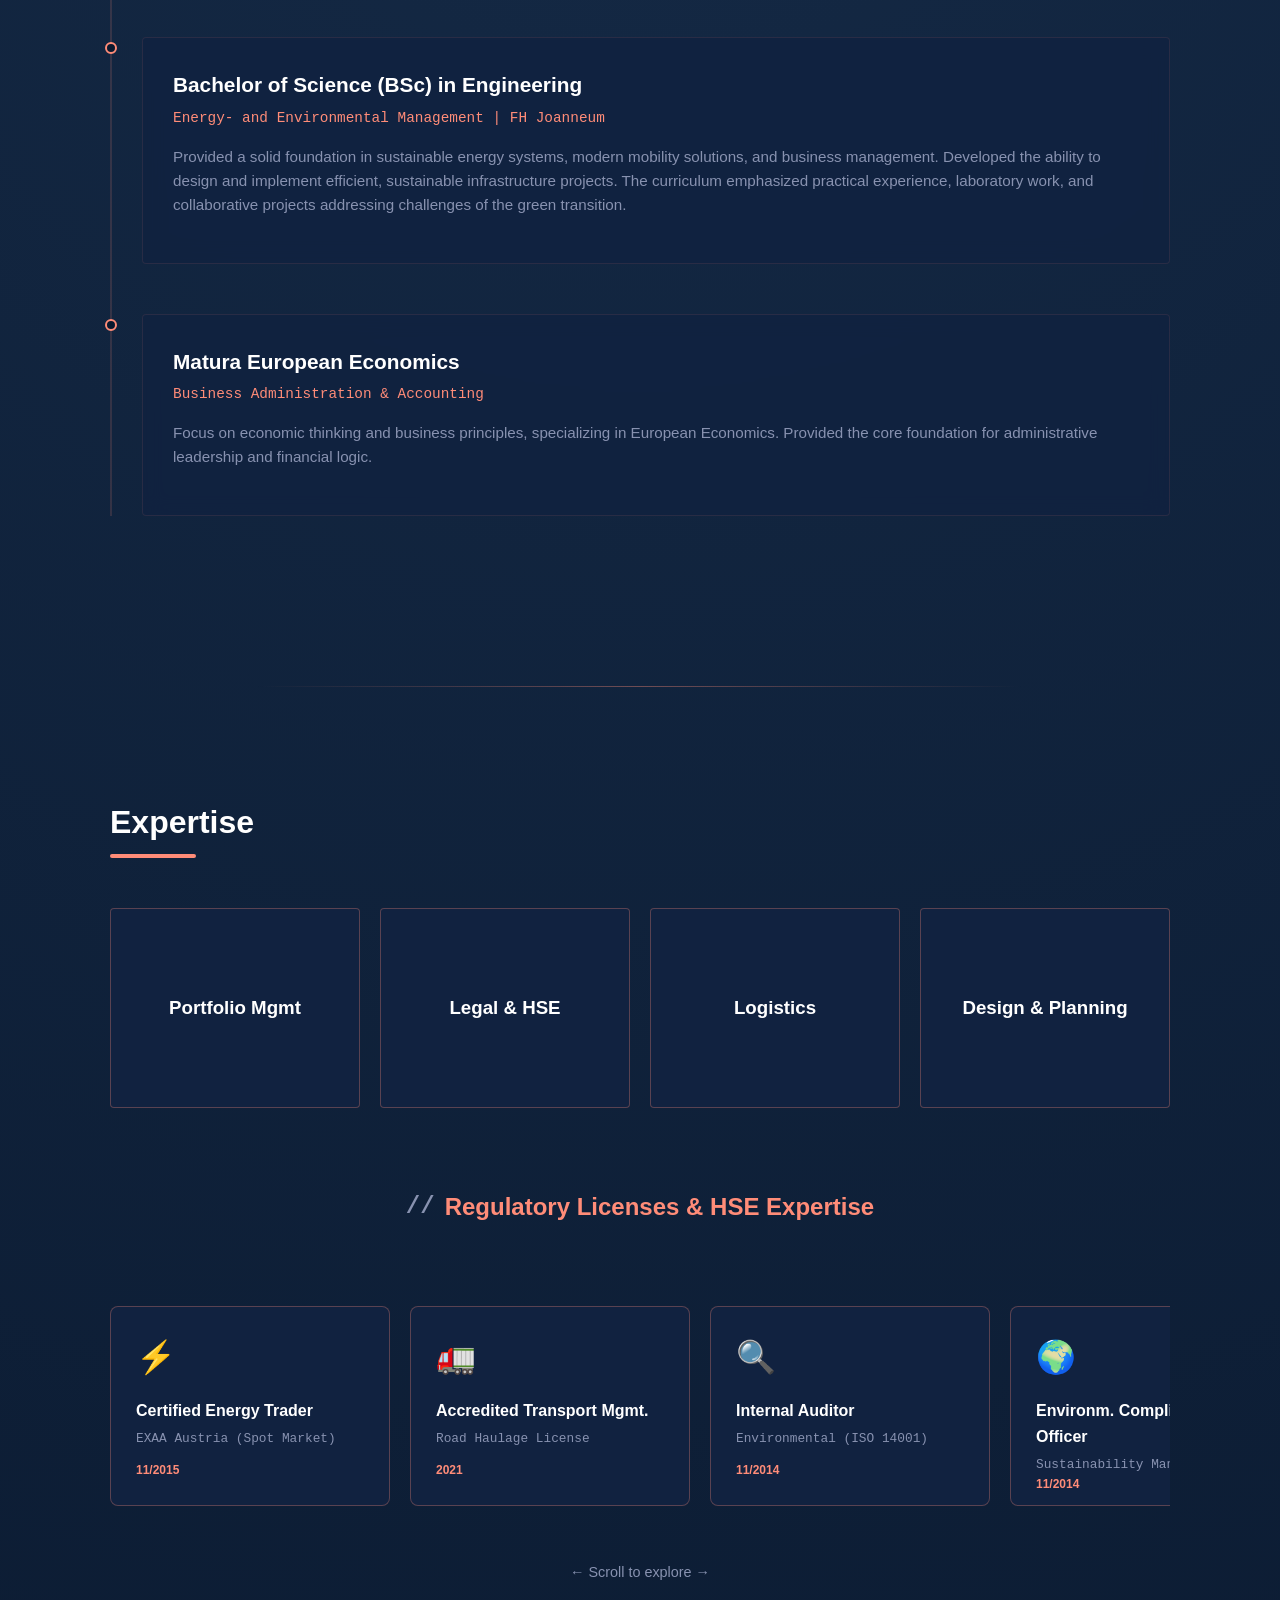
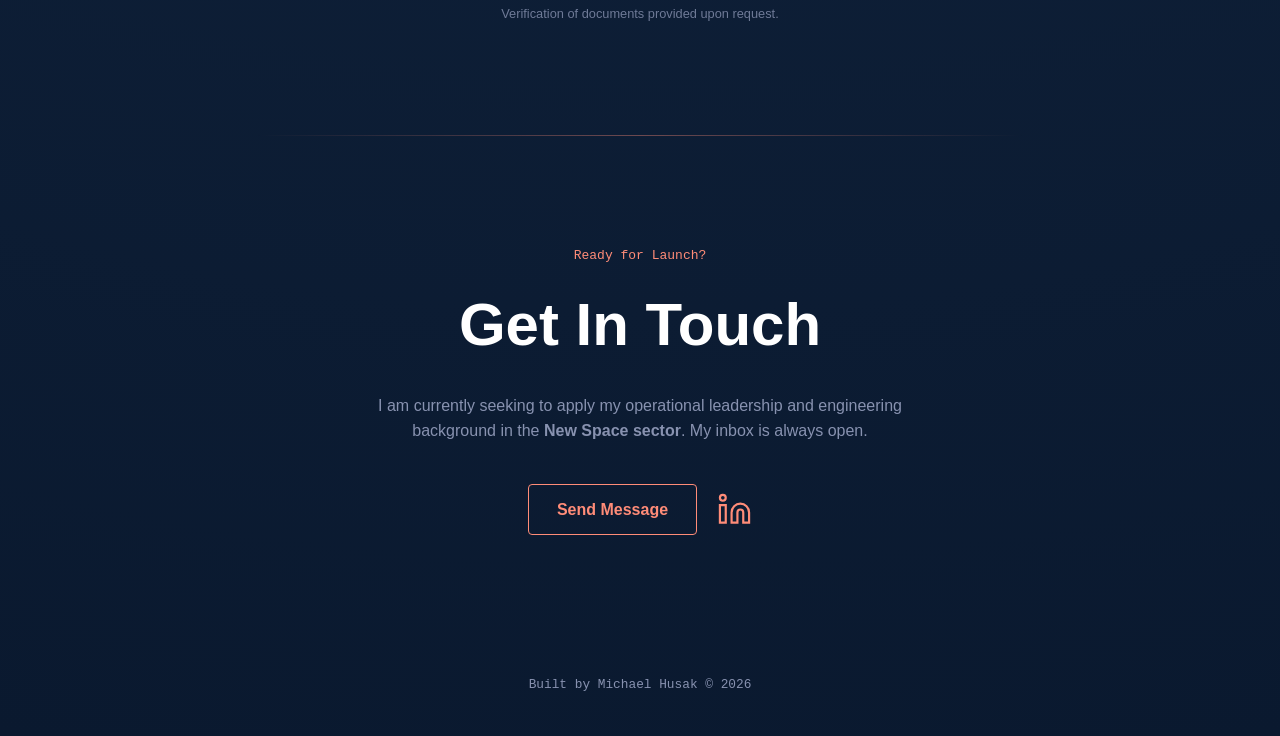
==== commit 29e7a547: "Add files via upload" ====
--- a/index.html
+++ b/index.html
@@ -350,11 +350,11 @@
             <p style="color: var(--accent); font-family: monospace;">Hi, my name is</p>
             <h1>Michael Husak.</h1>
             <h2>Project Portfolio Lead.</h2>
-            <p>I specialize in bridging the gap between strategic portfolio management and strict regulatory compliance (HSE/Legal) for critical infrastructure.</p>
+            <p>I specialize in bridging the gap between strategic portfolio management and strict regulatory compliance for critical infrastructure.</p>
             <a href="#journey" class="btn">Checklist</a>
             <div class="mission-log">
                 <span class="log-label">SUMMARY:</span>
-                <span class="log-text">MSc in Energy Management with 10 years of experience managing complex logistics. Proven track record in establishing planning units from the ground up and ensuring 100% regulatory compliance. Seeking to apply data driven, operational excellence combined with a strategic and futuristic mindset.</span>
+                <span class="log-text">MSc in Energy Management with 10 years of experience managing complex logistics. Proven track record in establishing business units and slimming down processes. Seeking to apply data driven, operational excellence combined with a strategic and futuristic mindset.</span>
             </div>
         </div>
     </section>
@@ -366,11 +366,11 @@
             <h2 class="section-title">About Me</h2>
             <div class="about-content">
                 <div class="about-text">
-                    <p>As an Austrian native with a deep-seated passion for the <strong>NewSpace economy</strong>, I have dedicated my career to the intersection of operational excellence and long-term vision. My professional focus is on applying operational leadership and Strategic, Futuristic thinking to ensure seamless mission success in high-stakes environments.</p>
+                    <p>As a native Austrian with a deep-seated passion for the <strong>NewSpace economy</strong>, I have dedicated my career to the intersection of operational excellence and long-term vision. My professional focus is on applying operational leadership and a Strategic, Futuristic and Intellectual mindset to ensure seamless mission success in high-stakes environments.</p>
                     <br>
                     <p>I specialize in bridging the gap between immediate infrastructure needs and long-term industry goals. By utilizing a calm, analytical approach to decision-making, I ensure that operational frameworks remain resilient and scalable.</p>
                     <br>
-                    <p>Furthermore, I am a dedicated learner who excels at navigating complex regulatory landscapes. To better support international collaborations—particularly in the High North, I am currently expanding my linguistic profile from native German and C1-C2 English to include Norwegian.</p>
+                    <p>Furthermore, I am a dedicated learner who excels at navigating complex regulatory landscapes. To better support international collaborations—particularly in the High North, I am currently expanding my linguistic profile from native German and fluent English to include Norwegian.</p>
                 </div>
                 <div class="about-img">
                     <img src="Pictures/picture1.jpg" class="profile-img-placeholder" alt="Portrait">
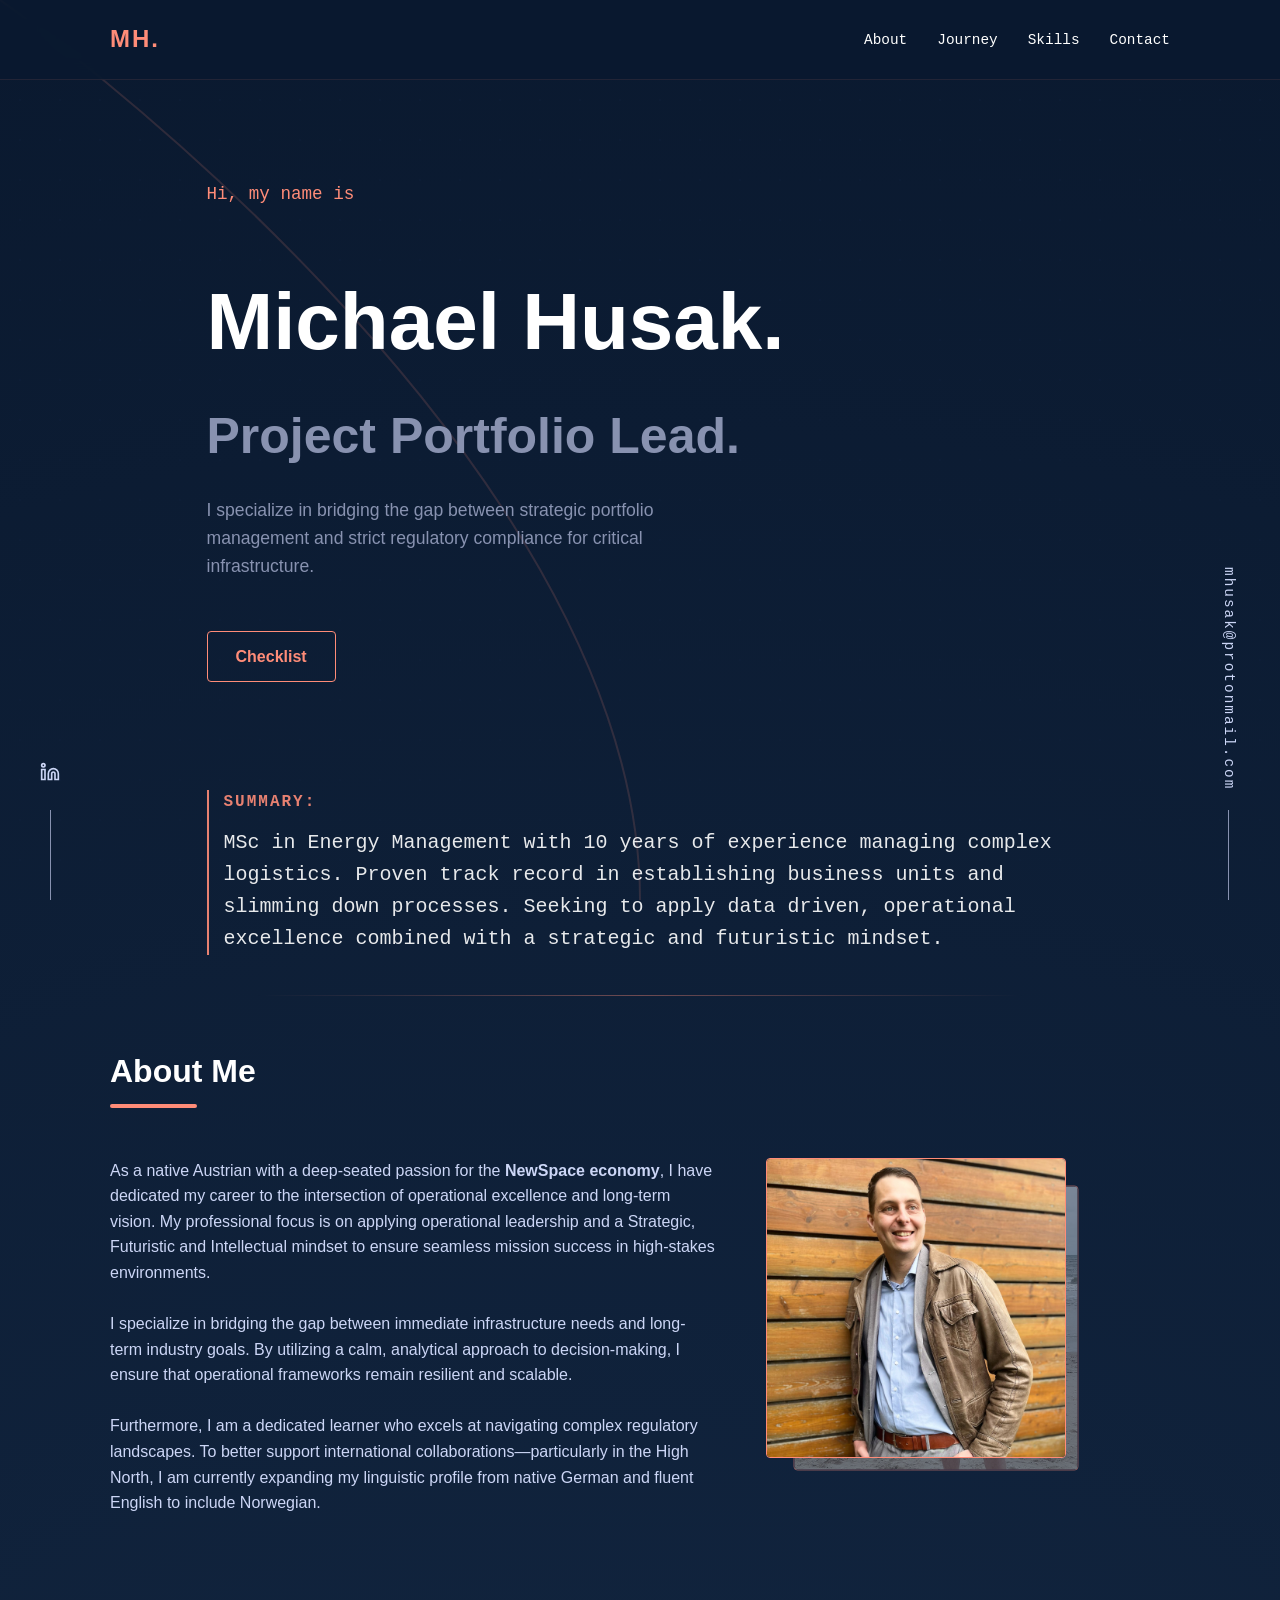
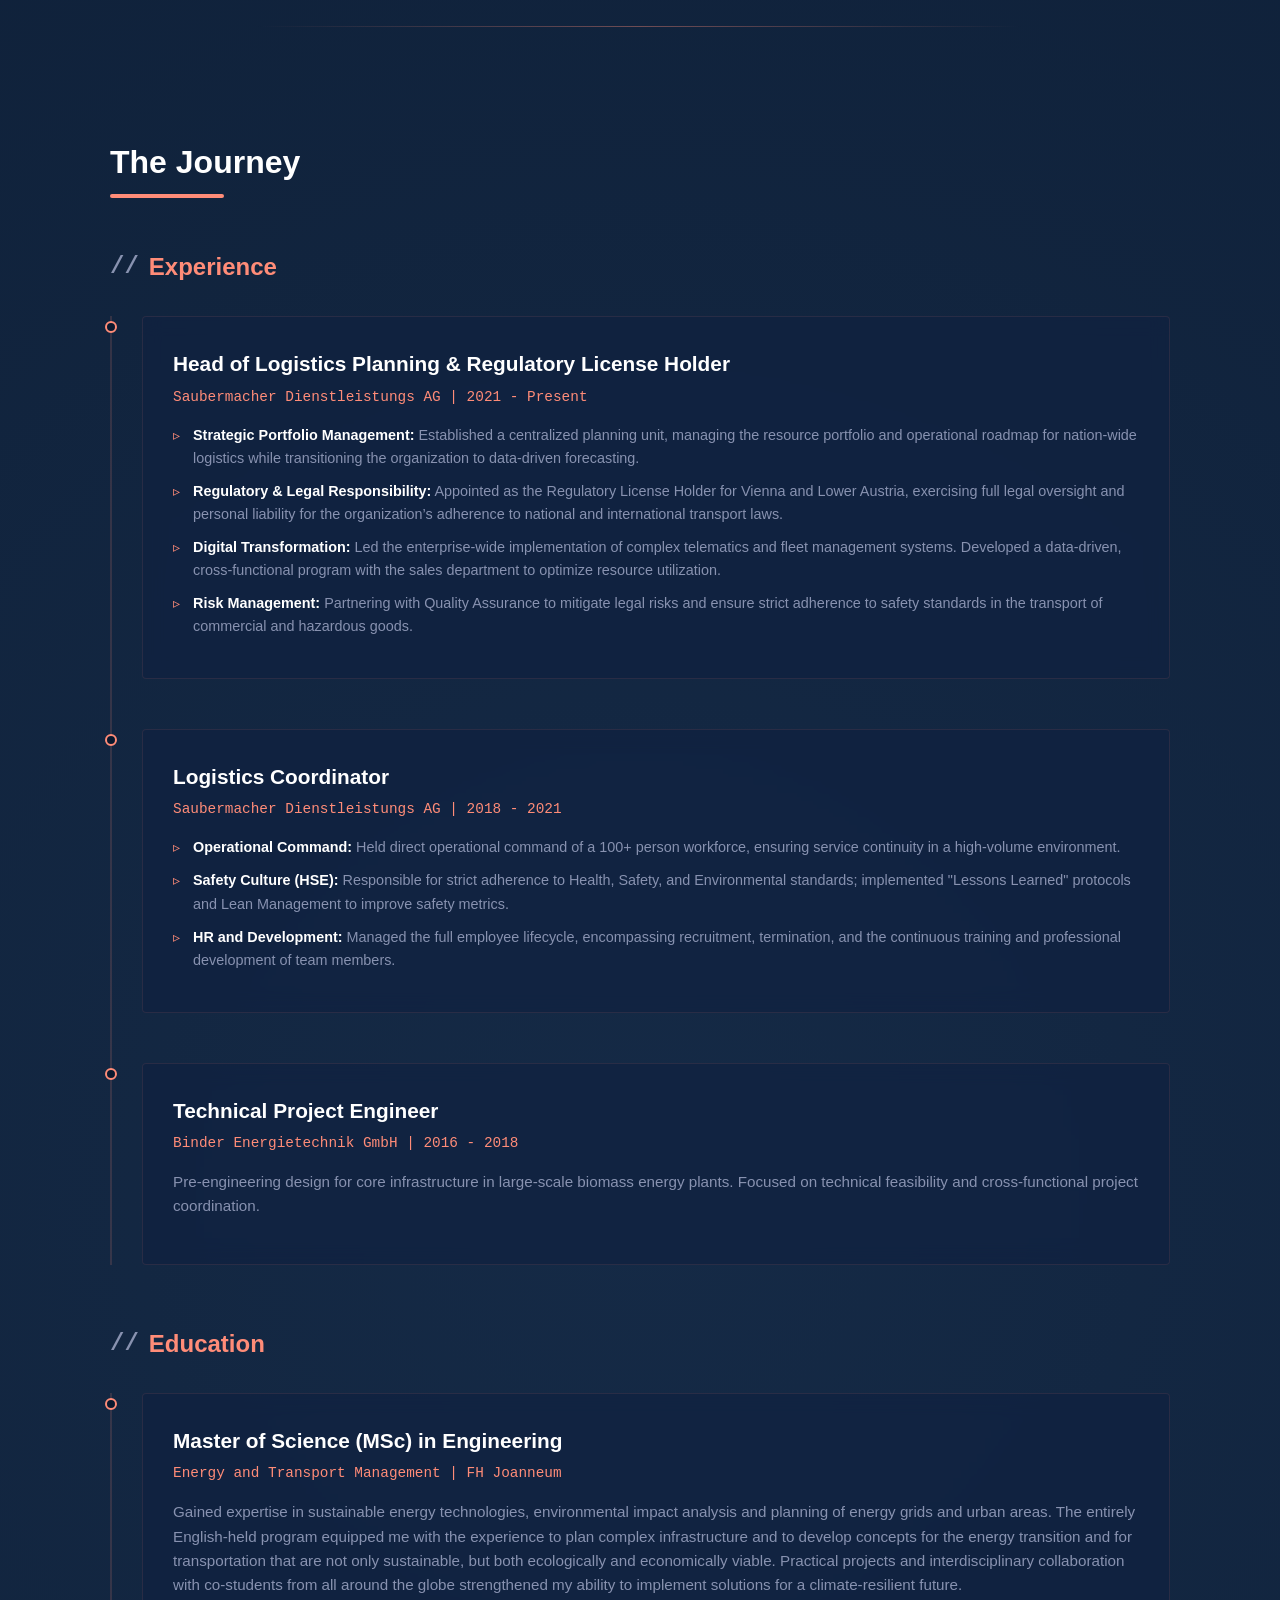
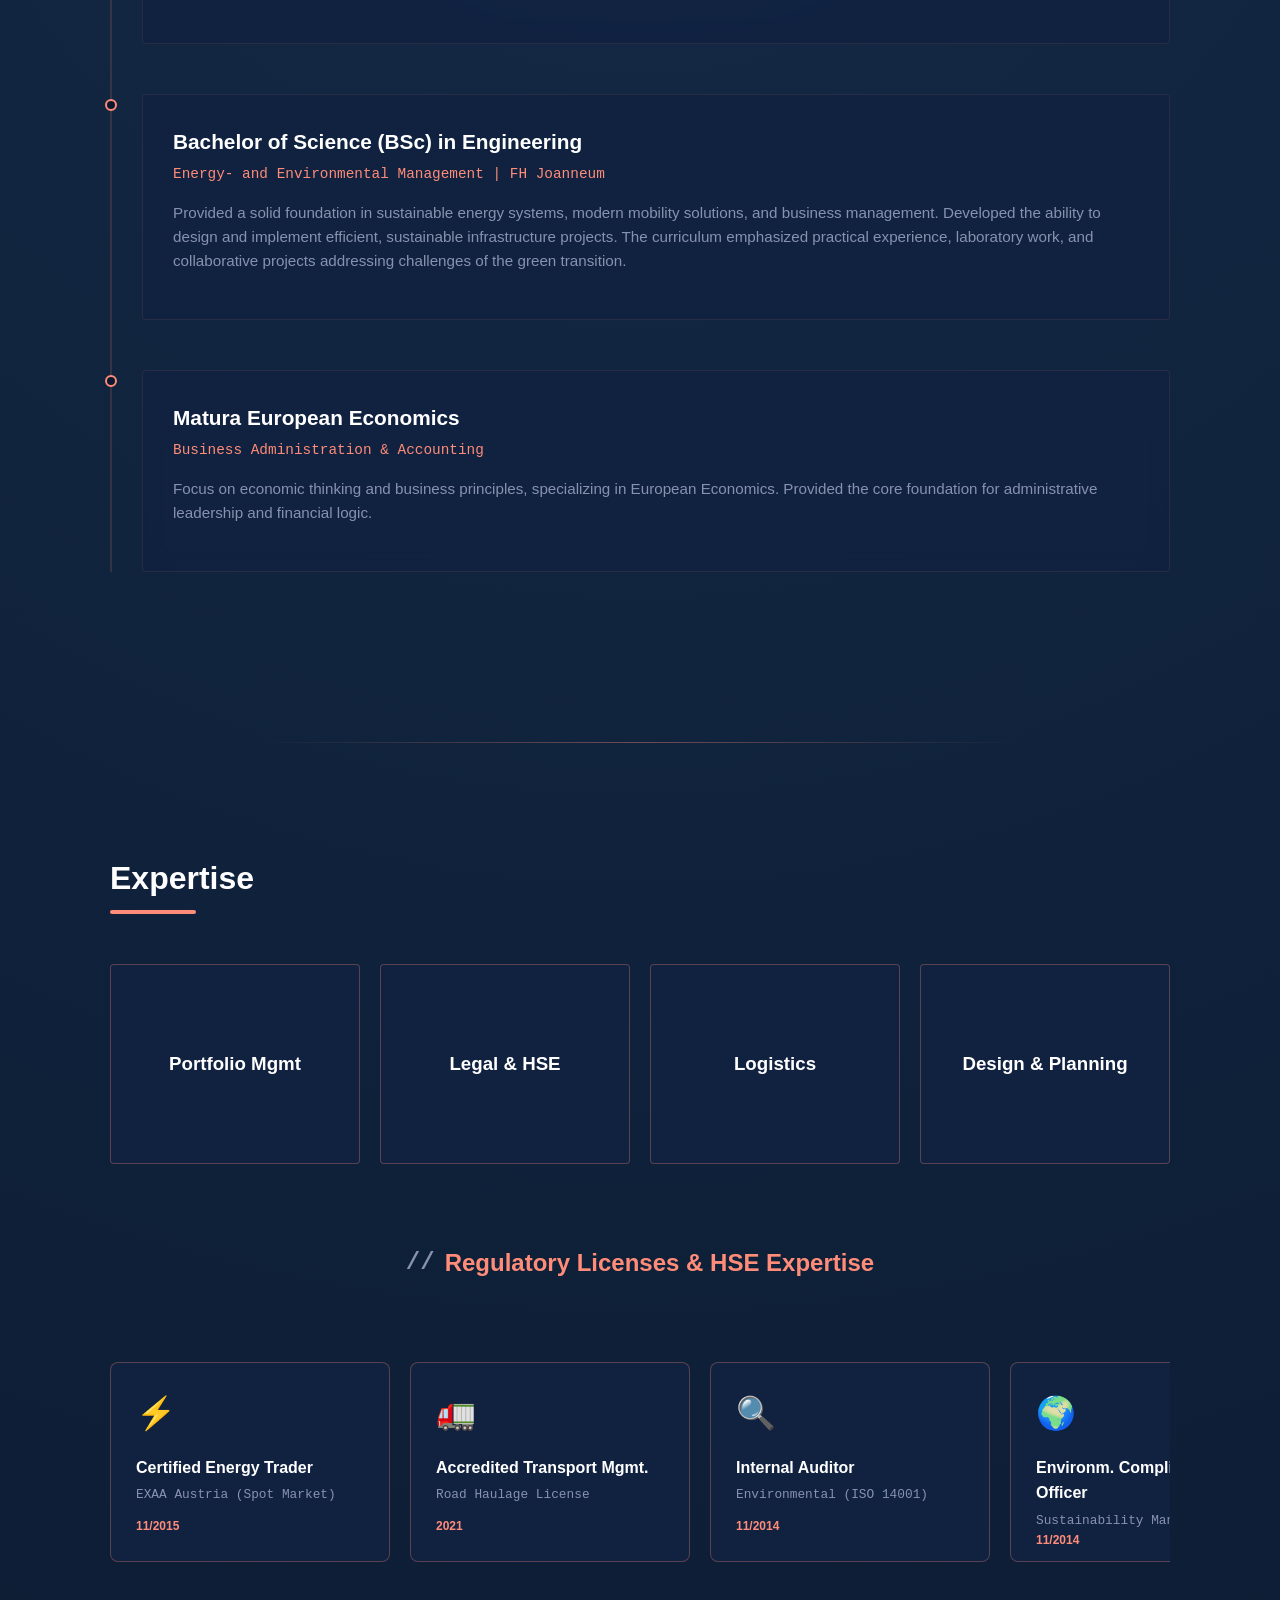
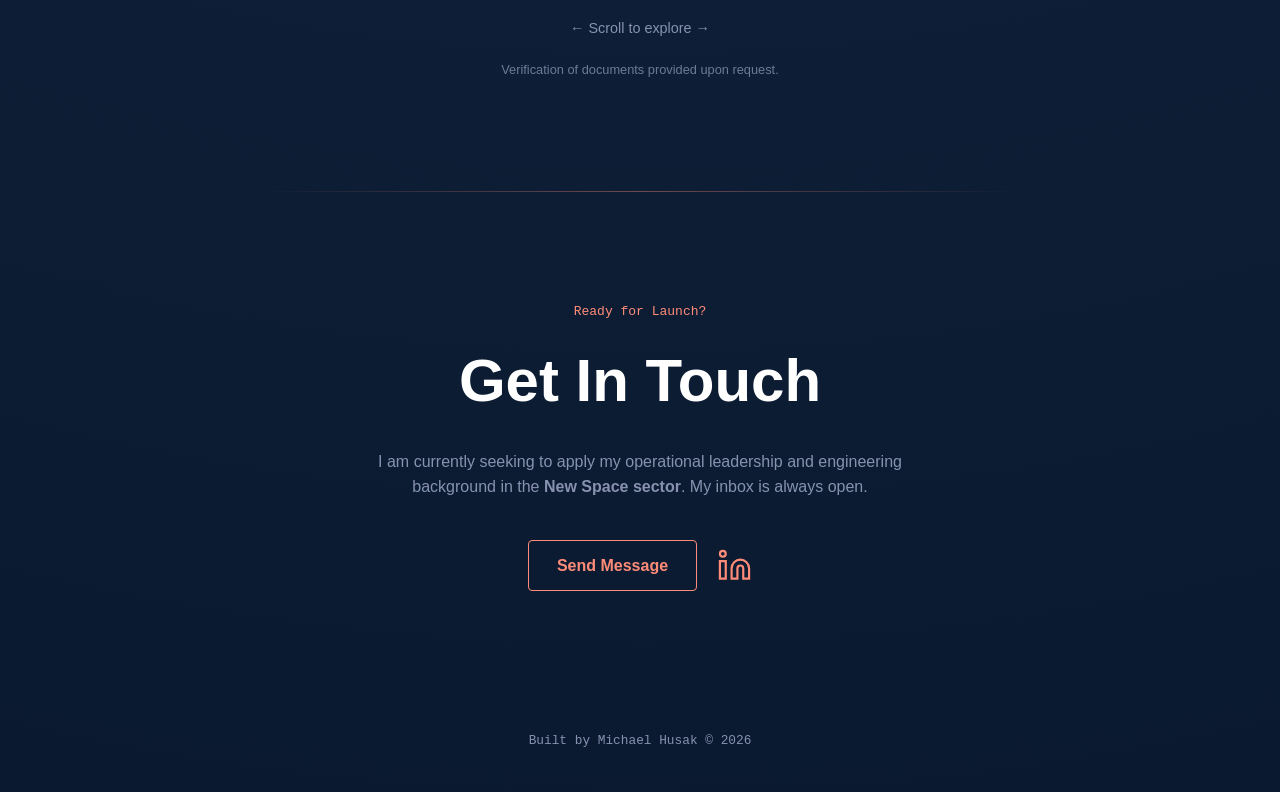
==== commit 7189f7bd: "Add files via upload" ====
--- a/index.html
+++ b/index.html
@@ -394,10 +394,10 @@
                         <h3>Head of Logistics Planning & Regulatory License Holder</h3>
                         <span class="role">Saubermacher Dienstleistungs AG | 2021 - Present</span>
                         <ul>
-                            <li><strong>Strategic Portfolio Management:</strong> Established and led a centralized planning unit, managing the resource portfolio and operational roadmap for nation-wide logistics while transitioning the organization to data-driven forecasting.</li>
+                            <li><strong>Strategic Portfolio Management:</strong> Established a centralized planning unit, managing the resource portfolio and operational roadmap for nation-wide logistics while transitioning the organization to data-driven forecasting.</li>
                             <li><strong>Regulatory & Legal Responsibility:</strong> Appointed as the Regulatory License Holder for Vienna and Lower Austria, exercising full legal oversight and personal liability for the organization’s adherence to national and international transport laws.</li>
                             <li><strong>Digital Transformation:</strong> Led the enterprise-wide implementation of complex telematics and fleet management systems. Developed a data-driven, cross-functional program with the sales department to optimize resource utilization. </li>
-                            <li><strong>Risk Management:</strong> Partner with Quality Assurance to mitigate legal risks and ensure strict adherence to safety standards in the transport of commercial and hazardous goods.</li>
+                            <li><strong>Risk Management:</strong> Partnering with Quality Assurance to mitigate legal risks and ensure strict adherence to safety standards in the transport of commercial and hazardous goods.</li>
                         </ul>
                     </div>
                 </div>
@@ -410,6 +410,7 @@
                         <ul>
                             <li><strong>Operational Command:</strong> Held direct operational command of a 100+ person workforce, ensuring service continuity in a high-volume environment.</li>
                             <li><strong>Safety Culture (HSE):</strong> Responsible for strict adherence to Health, Safety, and Environmental standards; implemented "Lessons Learned" protocols and Lean Management to improve safety metrics.</li>
+			    <li><strong>HR and Development:</strong> Managed the full employee lifecycle, encompassing recruitment, termination, and the continuous training and professional development of team members.</li>
                         </ul>
                     </div>
                 </div>
@@ -431,7 +432,7 @@
                     <div class="timeline-content">
                         <h3>Master of Science (MSc) in Engineering</h3>
                         <span class="role">Energy and Transport Management | FH Joanneum</span>
-                        <p>Gained expertise in sustainable energy technologies, environmental impact analysis and planning of energy grids and urban areas. The entirely English-held program equipped me with the experience to plan complex infrastructure and to develop concepts for the energy transition and for transportation that are not only sustainable, but both ecologically and economically viable. Practical projects and interdisciplinary collaboration strengthened my ability to implement solutions for a climate-resilient future.</p>
+                        <p>Gained expertise in sustainable energy technologies, environmental impact analysis and planning of energy grids and urban areas. The entirely English-held program equipped me with the experience to plan complex infrastructure and to develop concepts for the energy transition and for transportation that are not only sustainable, but both ecologically and economically viable. Practical projects and interdisciplinary collaboration with co-students from all around the globe strengthened my ability to implement solutions for a climate-resilient future.</p>
                     </div>
                 </div>
 
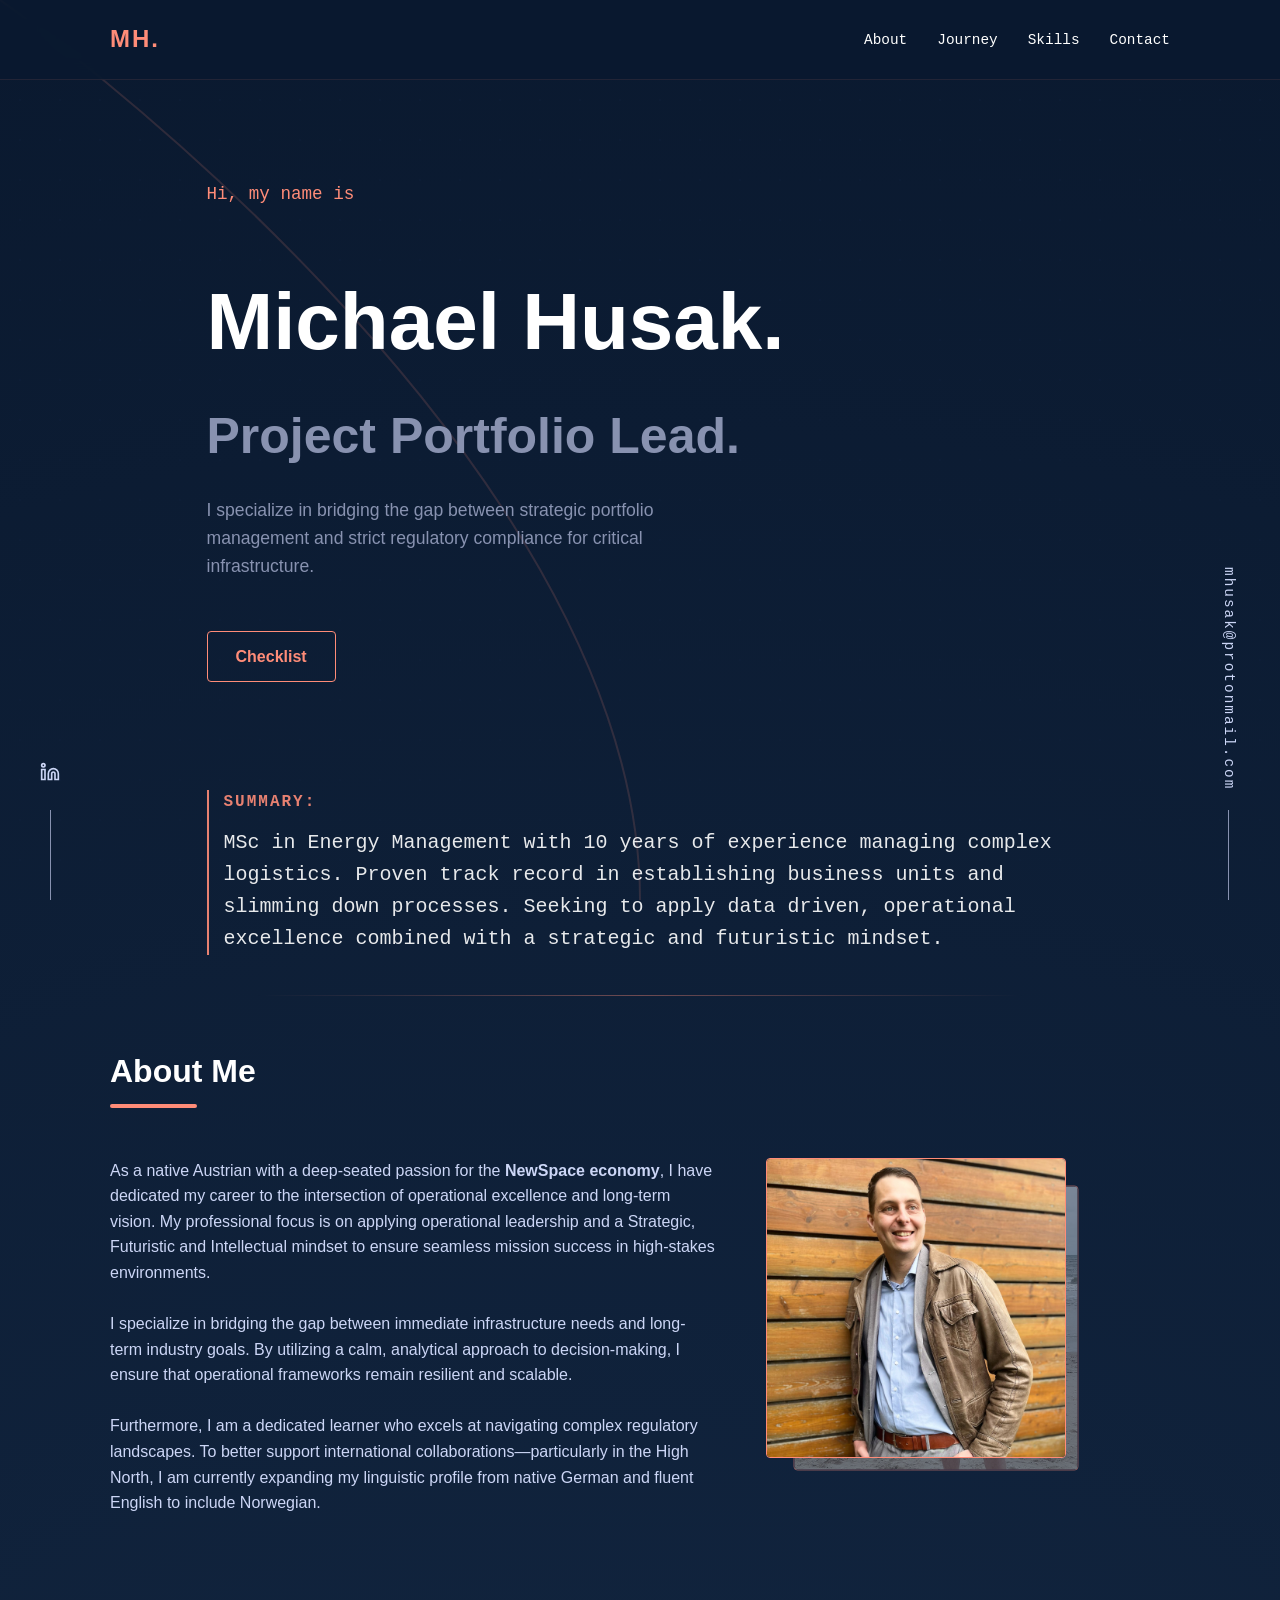
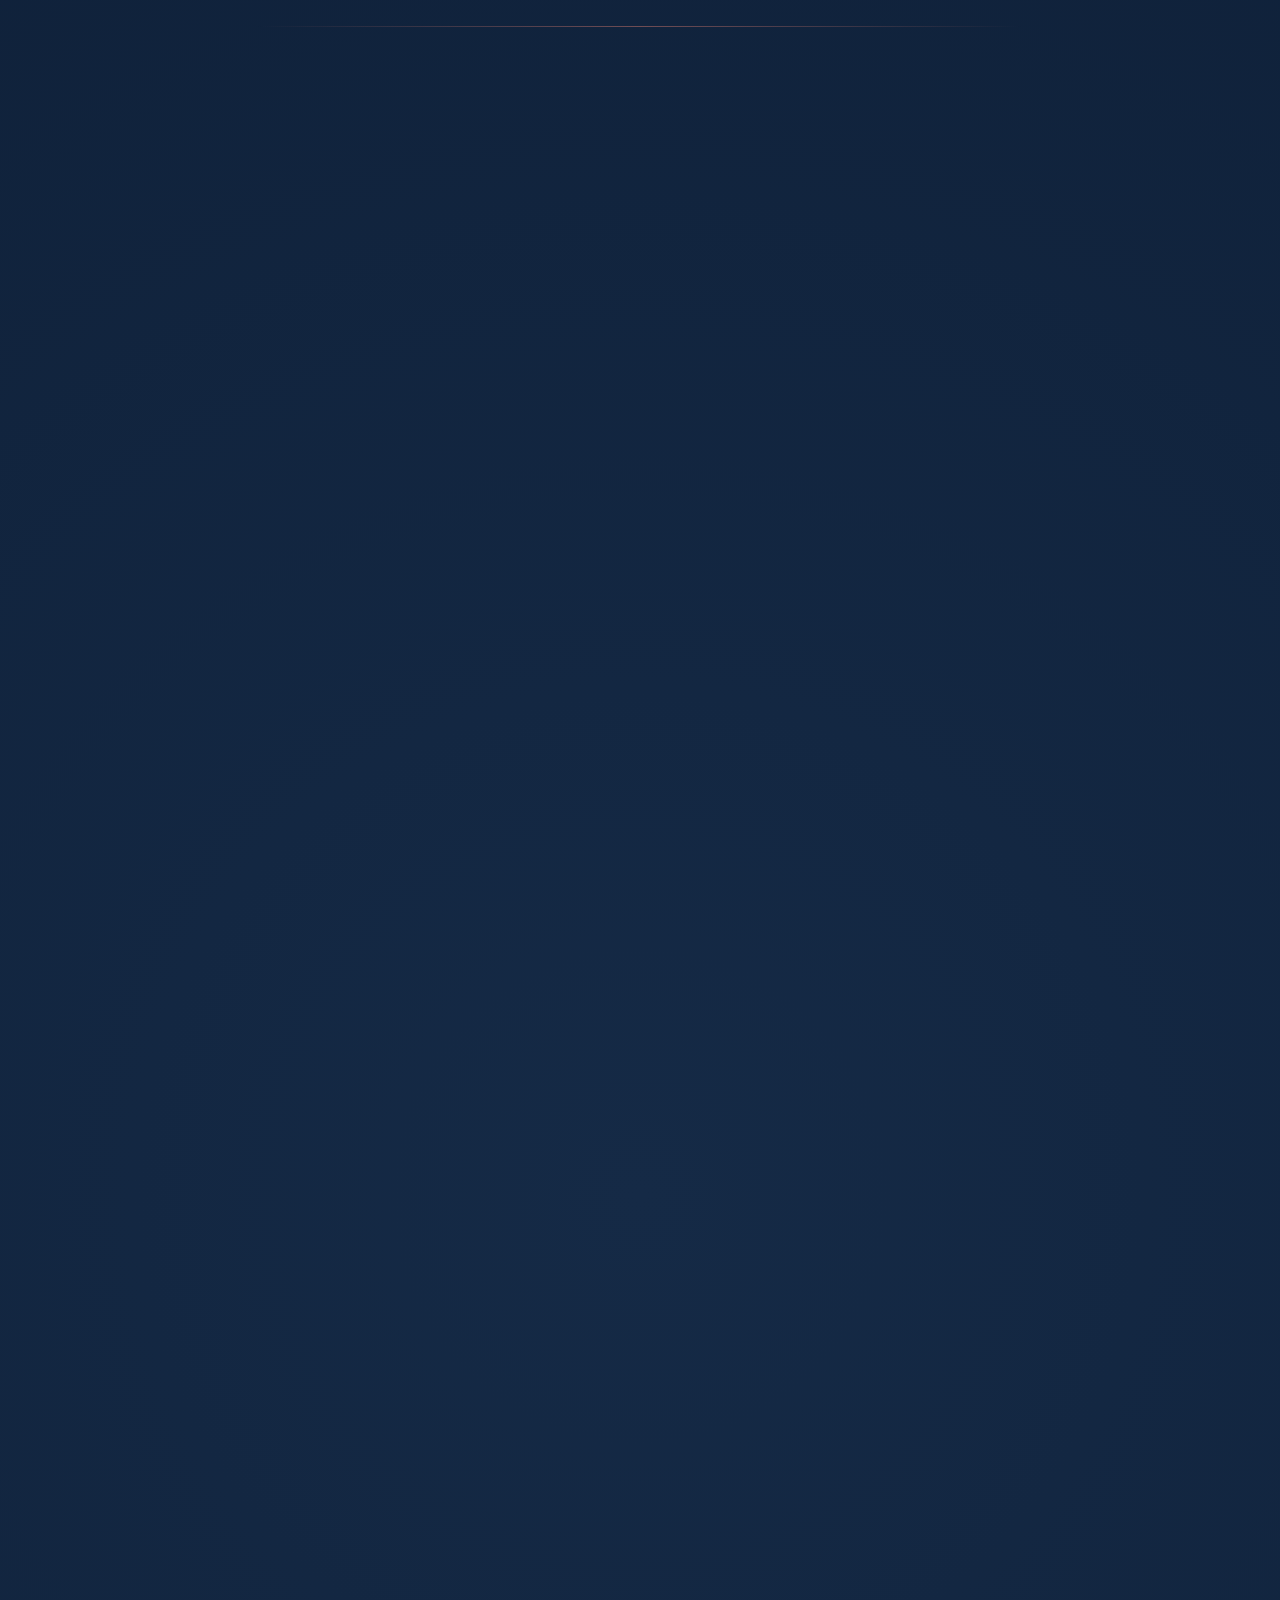
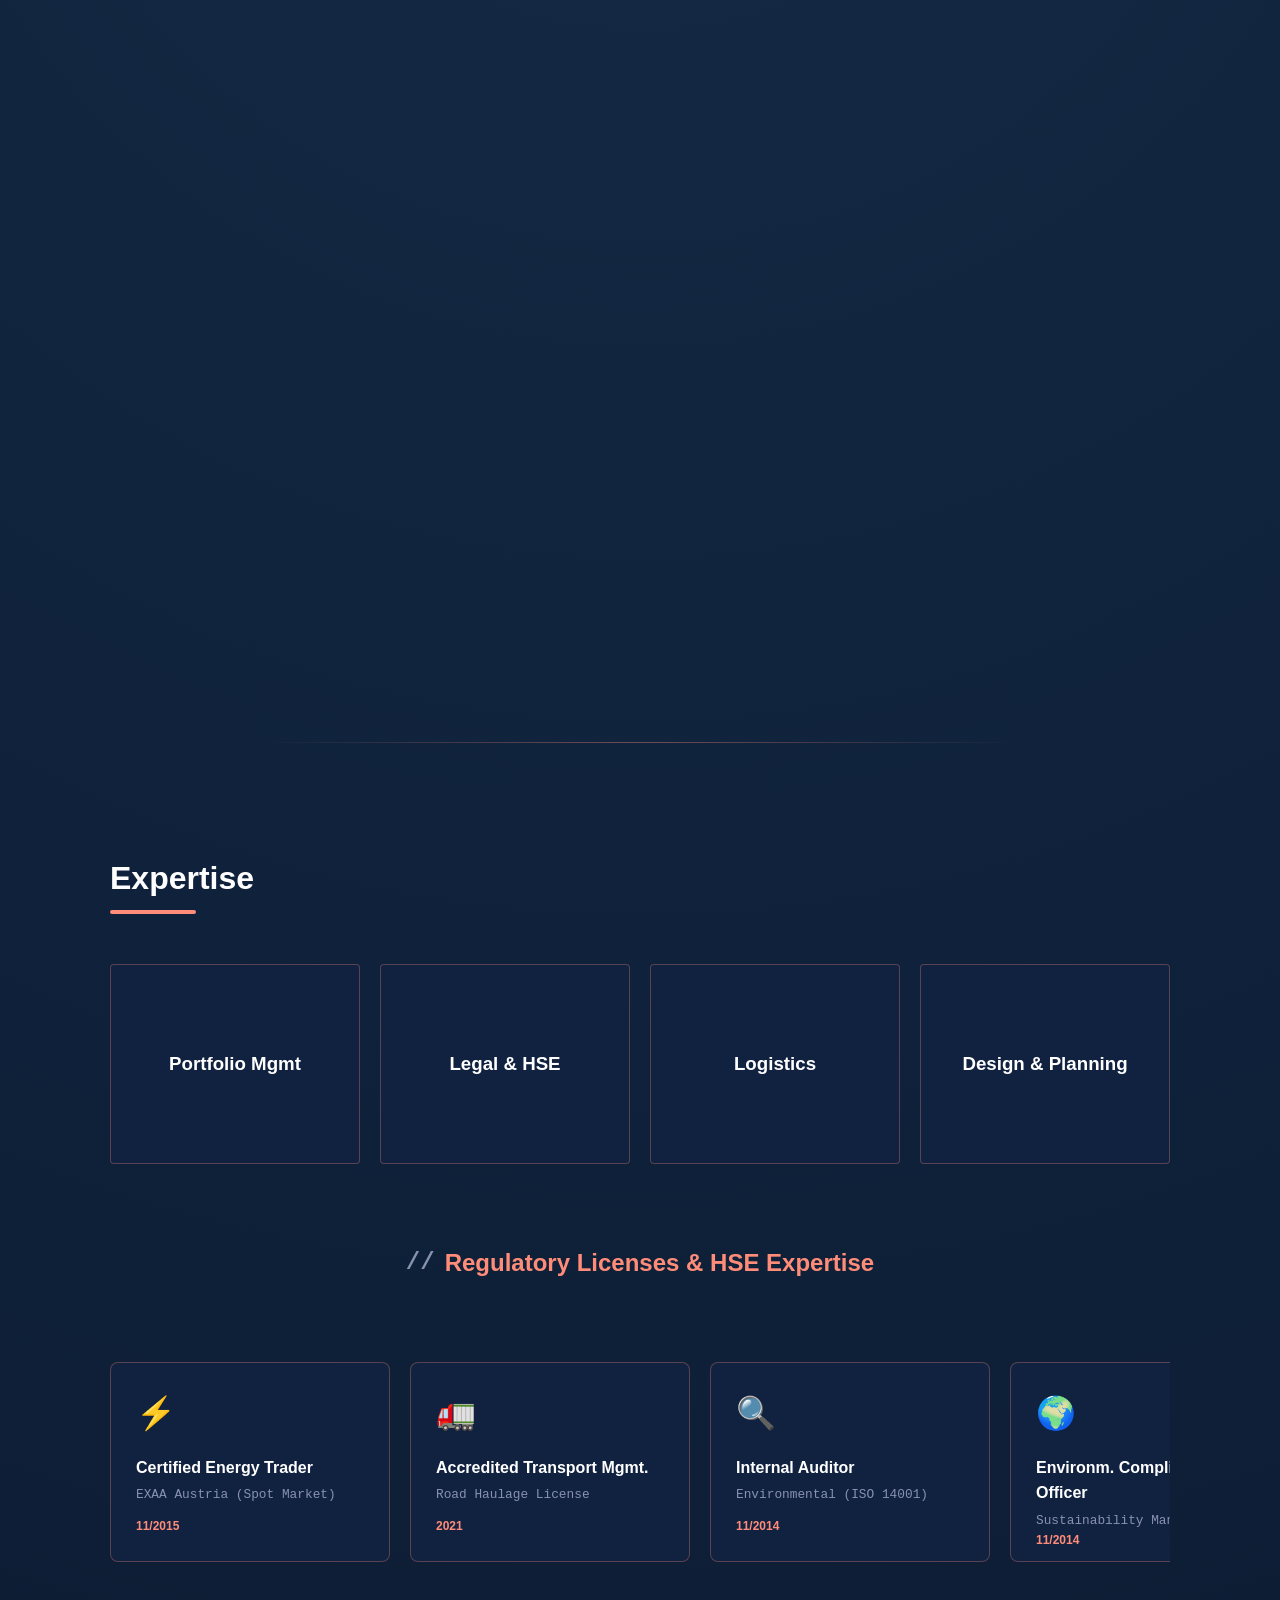
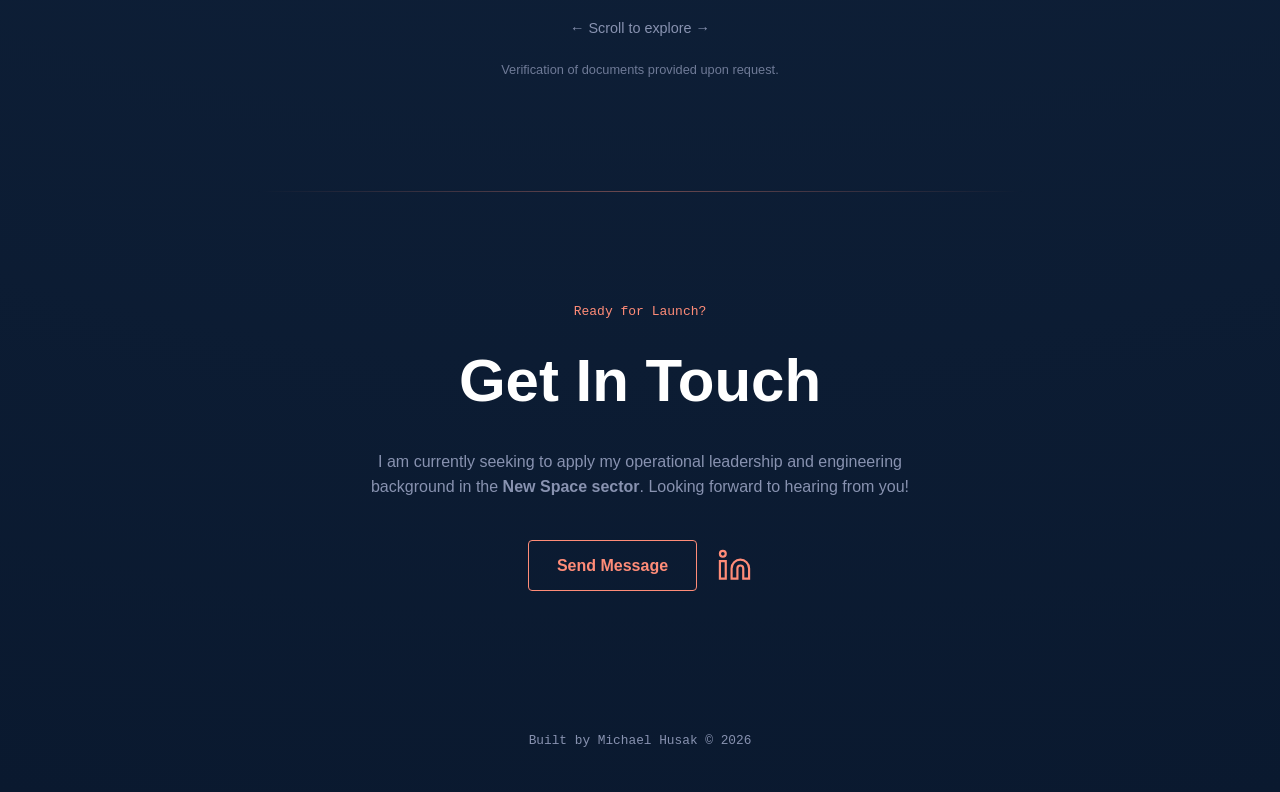
==== commit 16ec4f64: "Update index.html" ====
--- a/index.html
+++ b/index.html
@@ -490,7 +490,7 @@
             <div class="contact-wrapper">
                 <p style="color: var(--accent); font-family: monospace; margin-bottom: 10px;">Ready for Launch?</p>
                 <h2>Get In Touch</h2>
-                <p style="color: var(--text-muted); margin-bottom: 40px;">I am currently seeking to apply my operational leadership and engineering background in the <strong>New Space sector</strong>. My inbox is always open.</p>
+                <p style="color: var(--text-muted); margin-bottom: 40px;">I am currently seeking to apply my operational leadership and engineering background in the <strong>New Space sector</strong>. Looking forward to hearing from you!</p>
                 
                 <div class="contact-buttons">
                     <a href="mailto:mhusak@protonmail.com" class="btn">Send Message</a>
@@ -577,4 +577,5 @@
         updatePath();
     </script>
 </body>
-</html>+
+</html>
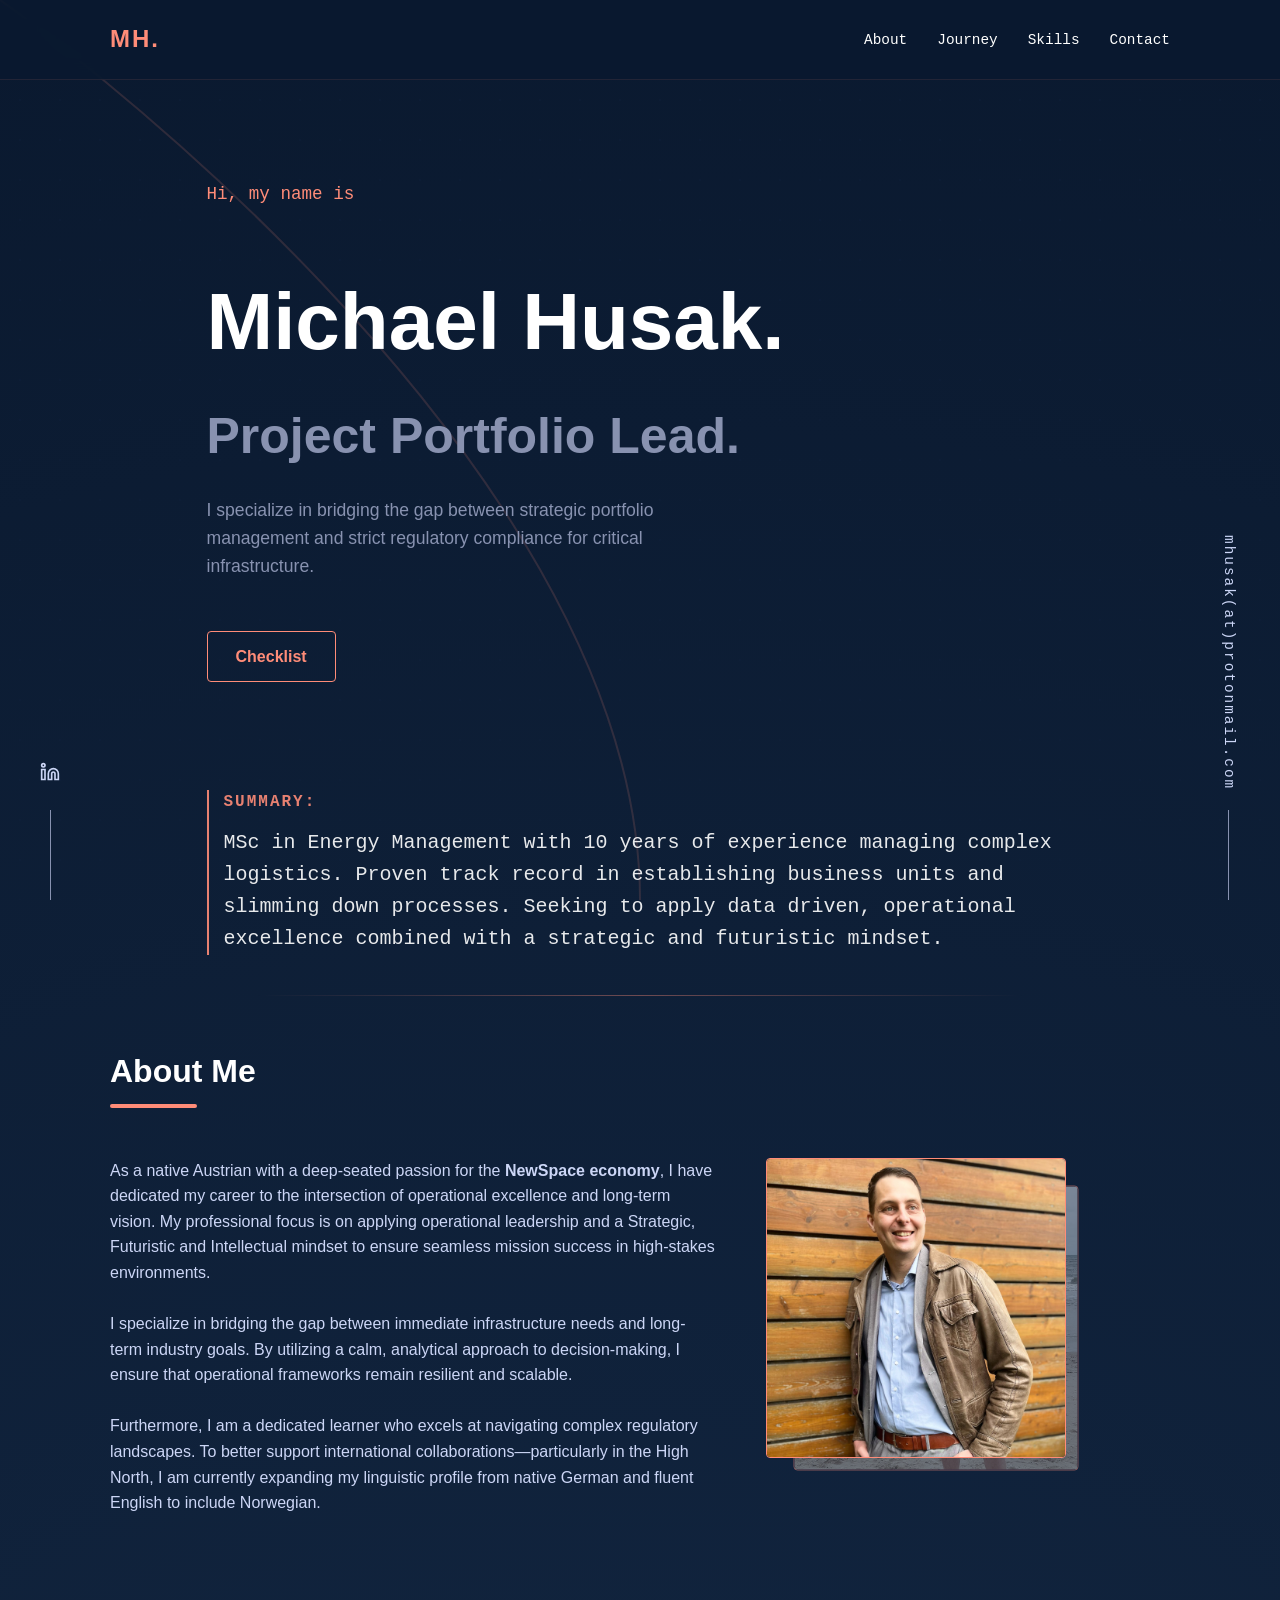
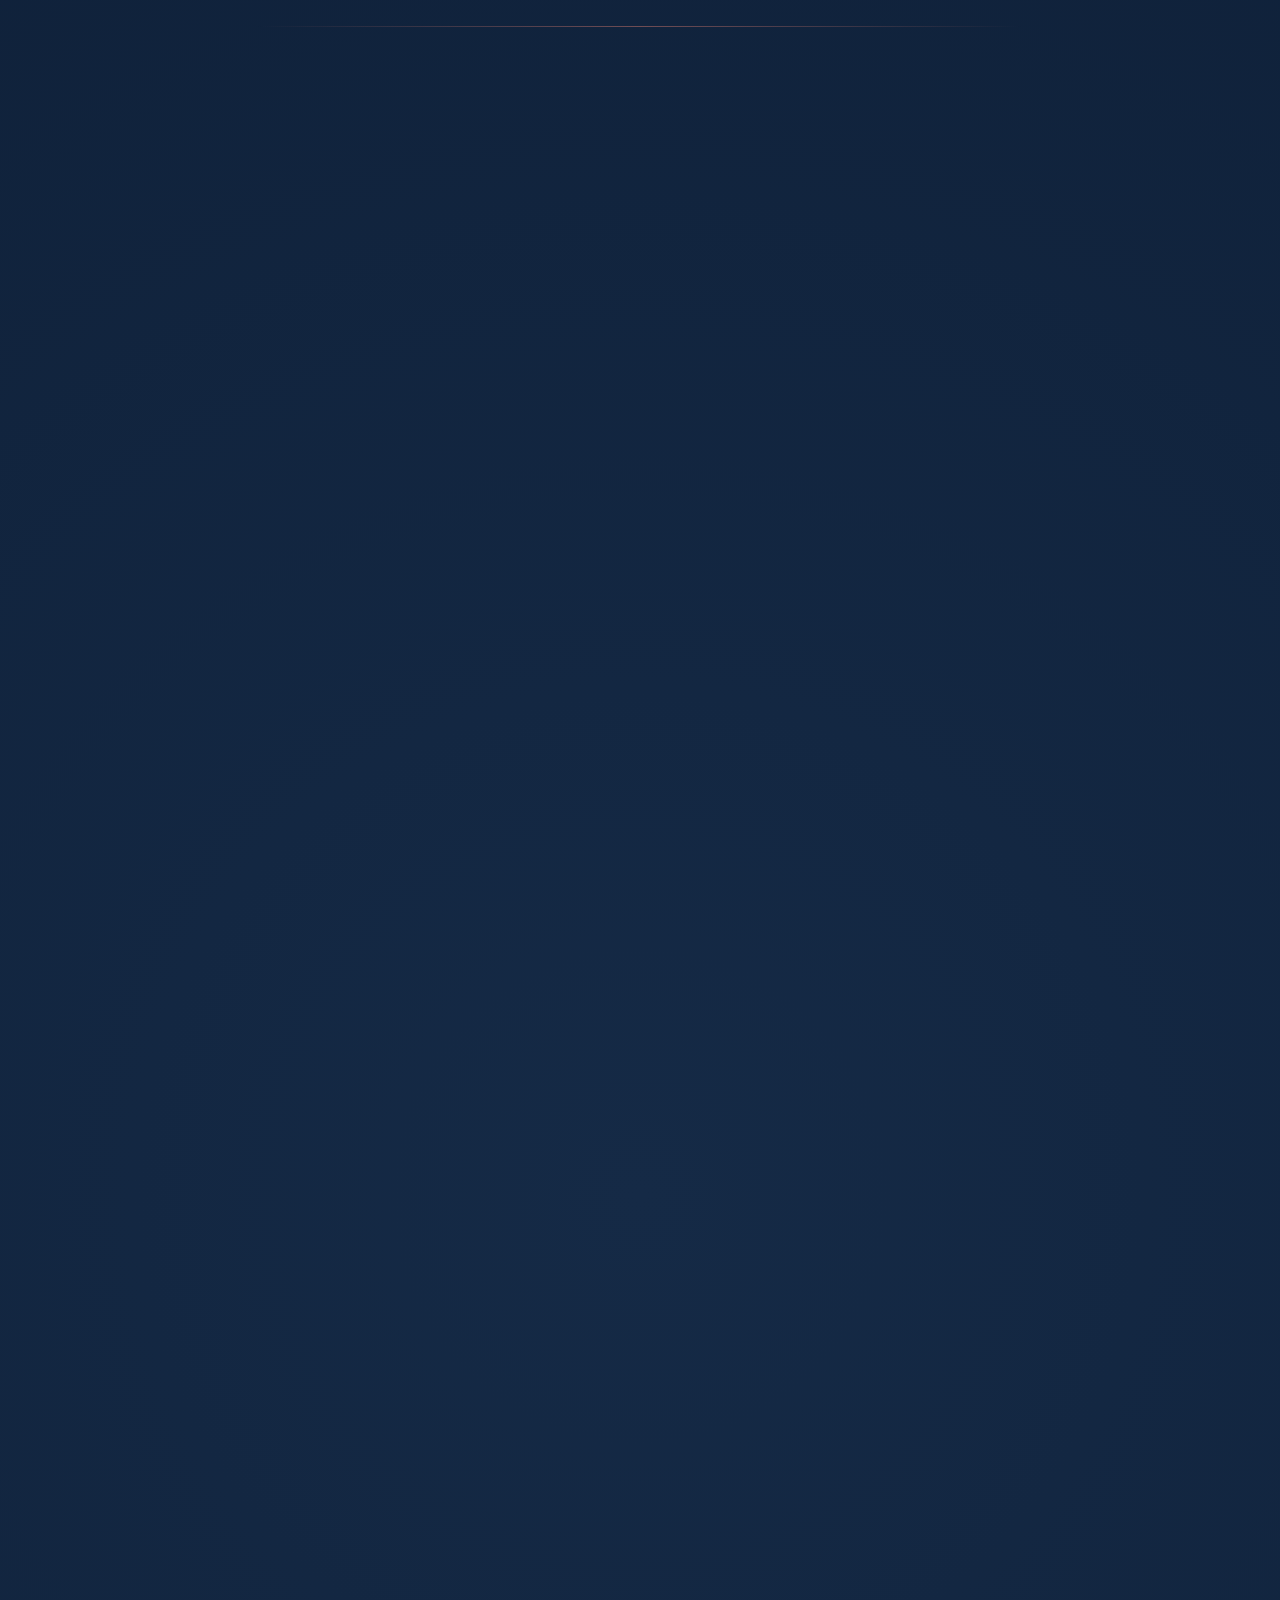
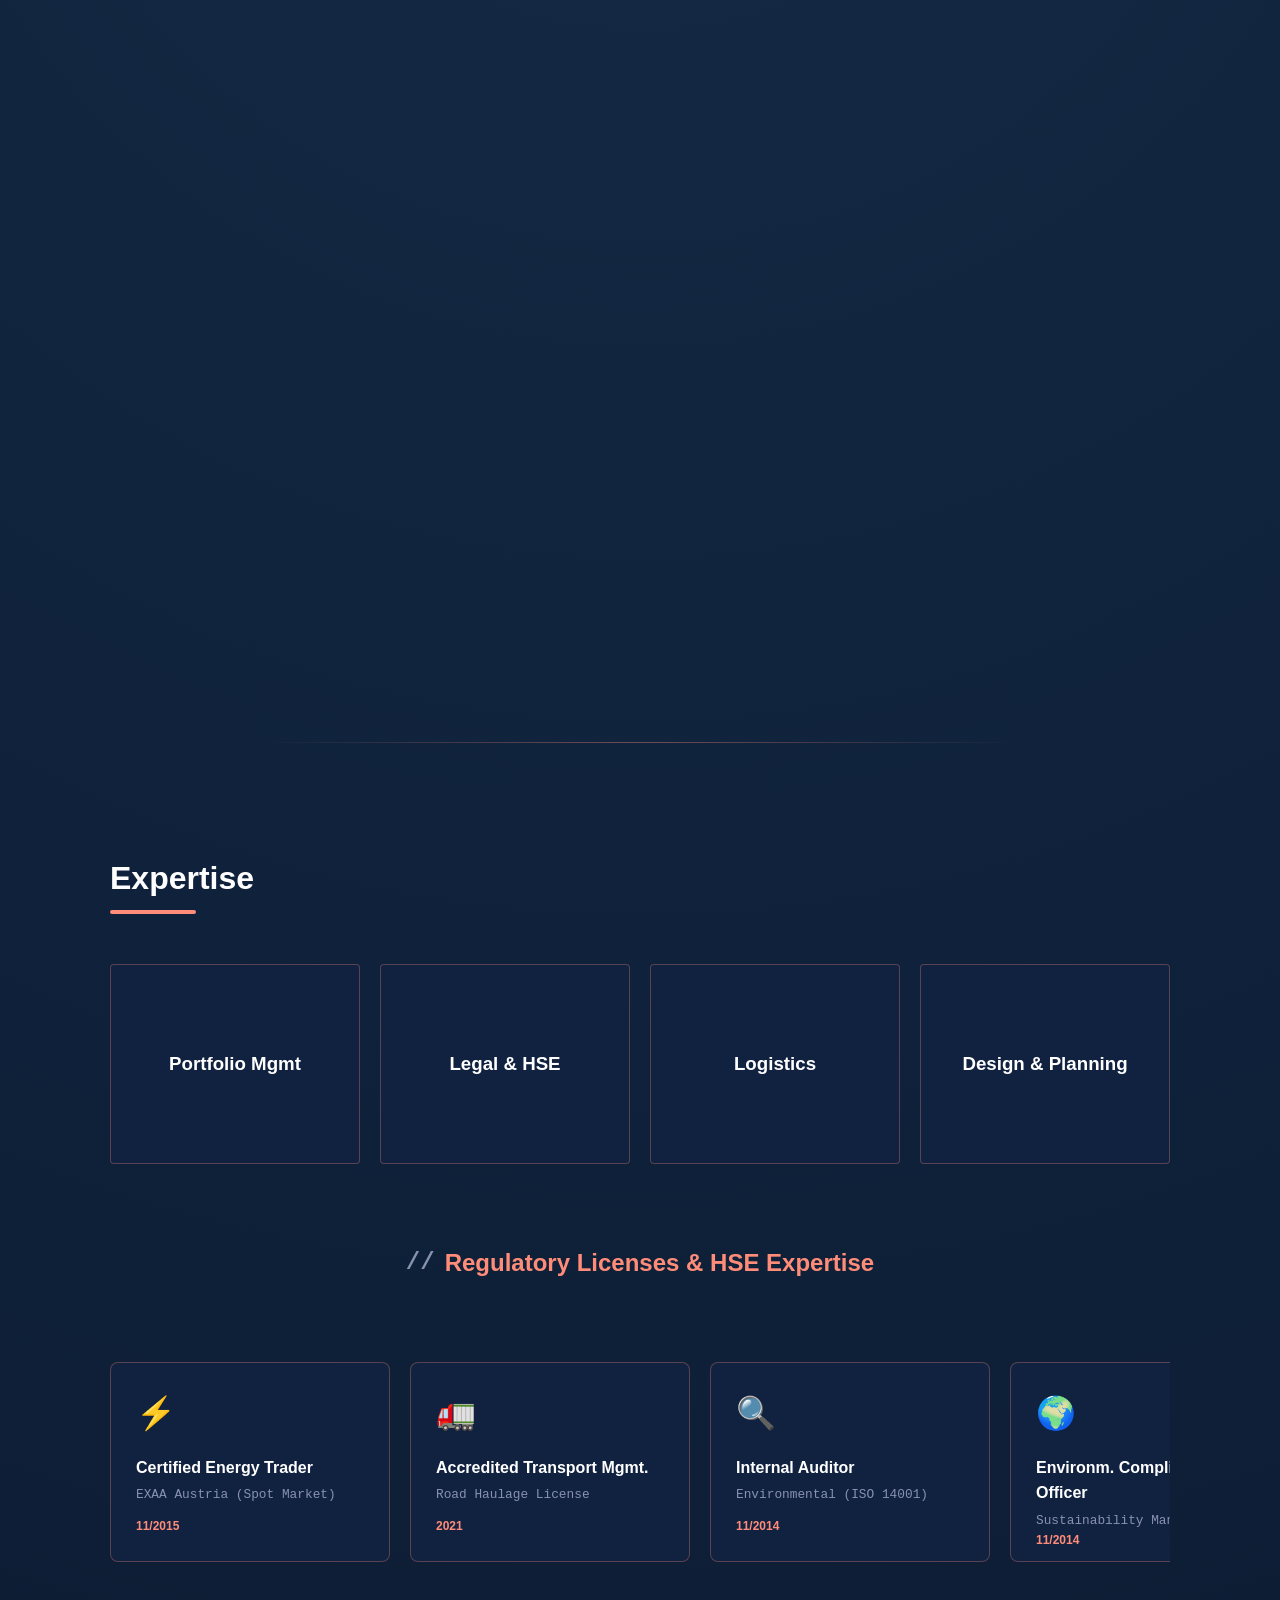
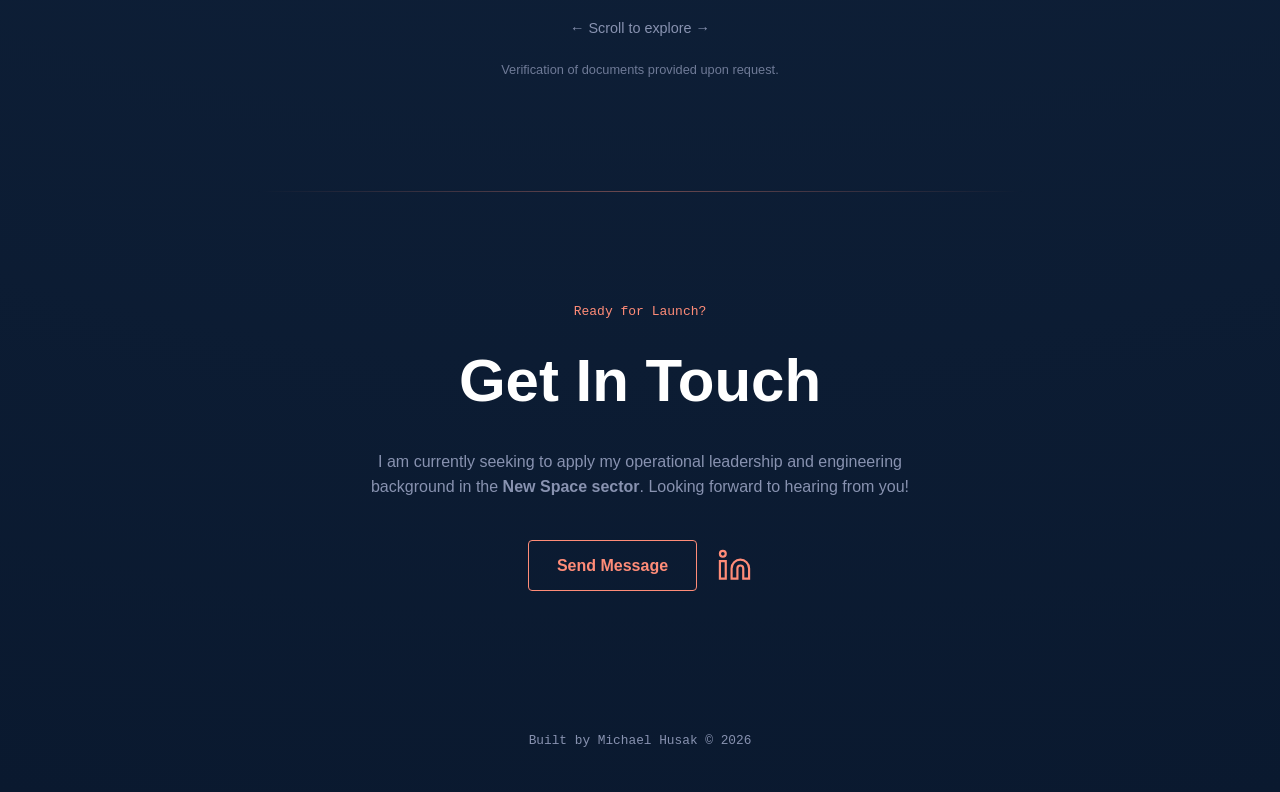
==== commit e154578e: "Update index.html" ====
--- a/index.html
+++ b/index.html
@@ -321,7 +321,7 @@
         </a>
     </div>
     <div class="side-element side-right">
-        <a href="mailto:mhusak@protonmail.com" class="email-link">mhusak@protonmail.com</a>
+        <a href="mailto:mhusak@protonmail.com" class="email-link">mhusak(at)protonmail.com</a>
     </div>
 
     <nav>
@@ -579,3 +579,4 @@
 </body>
 
 </html>
+
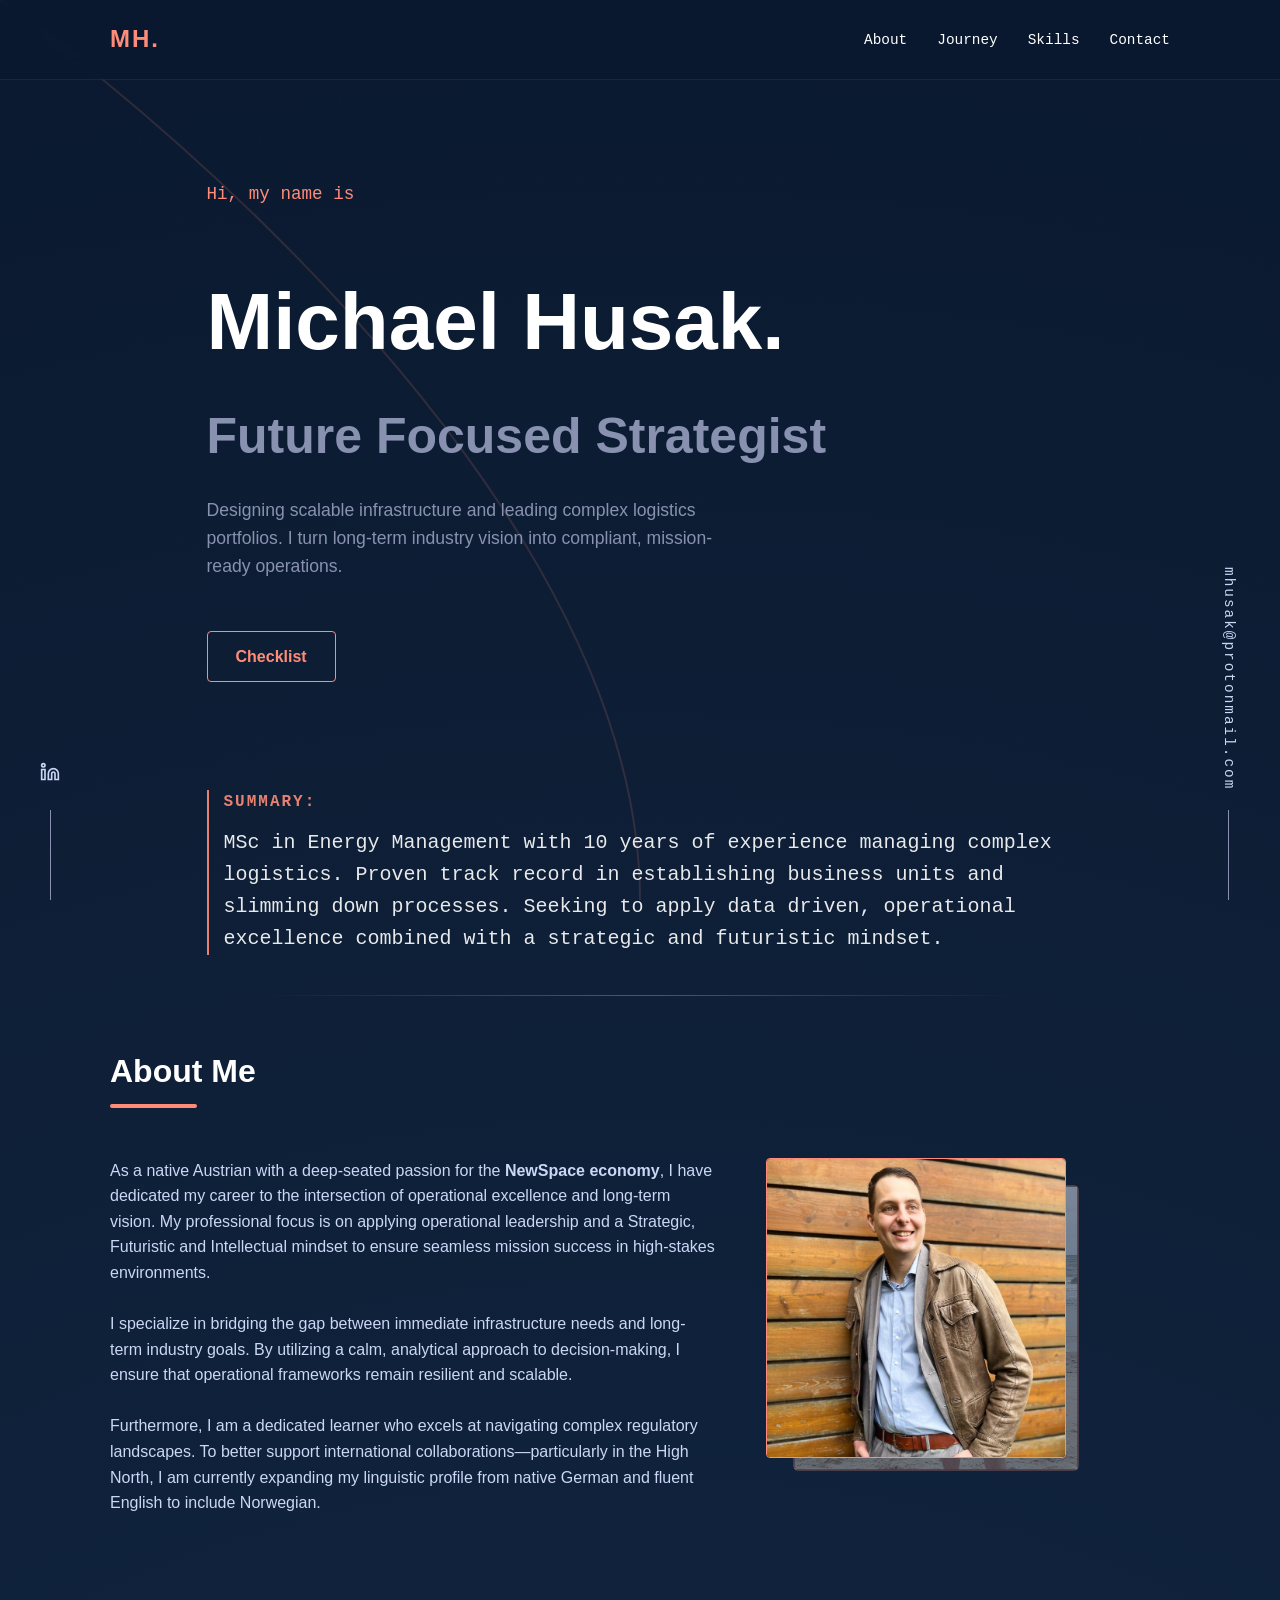
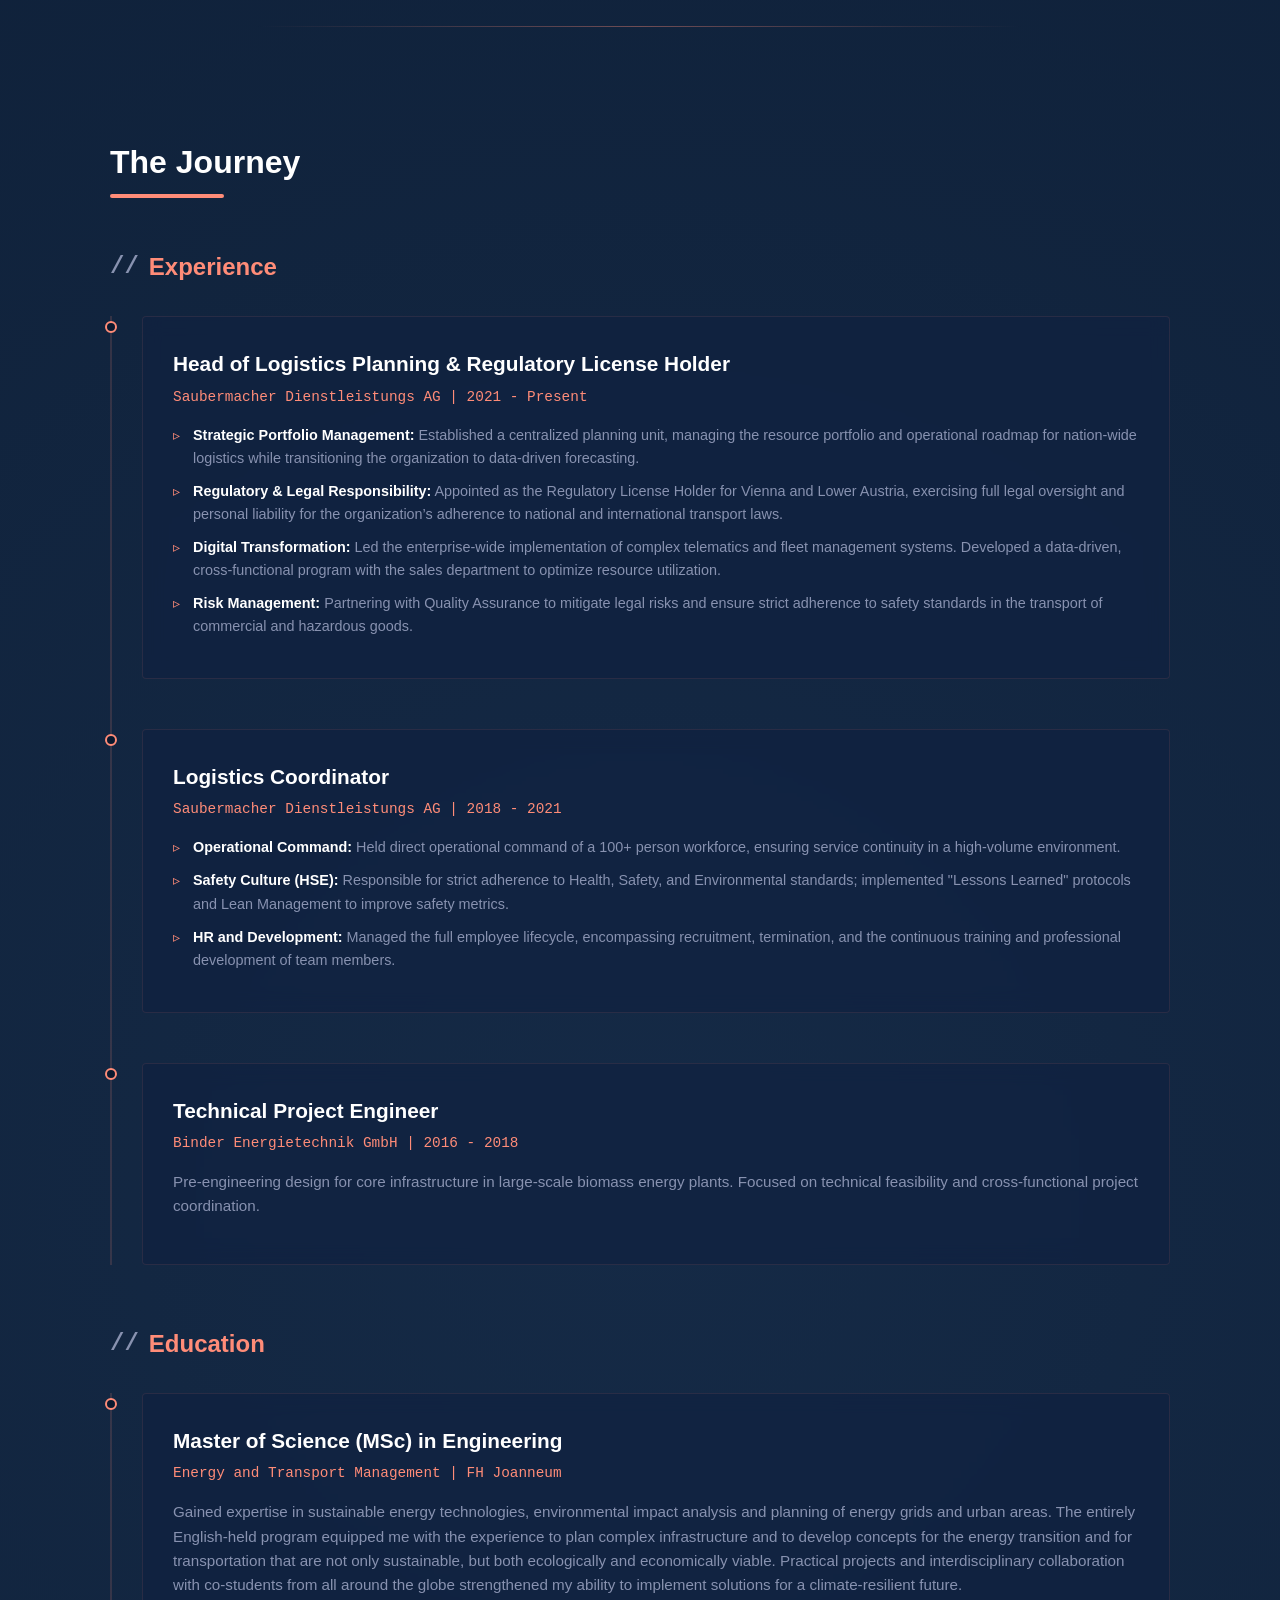
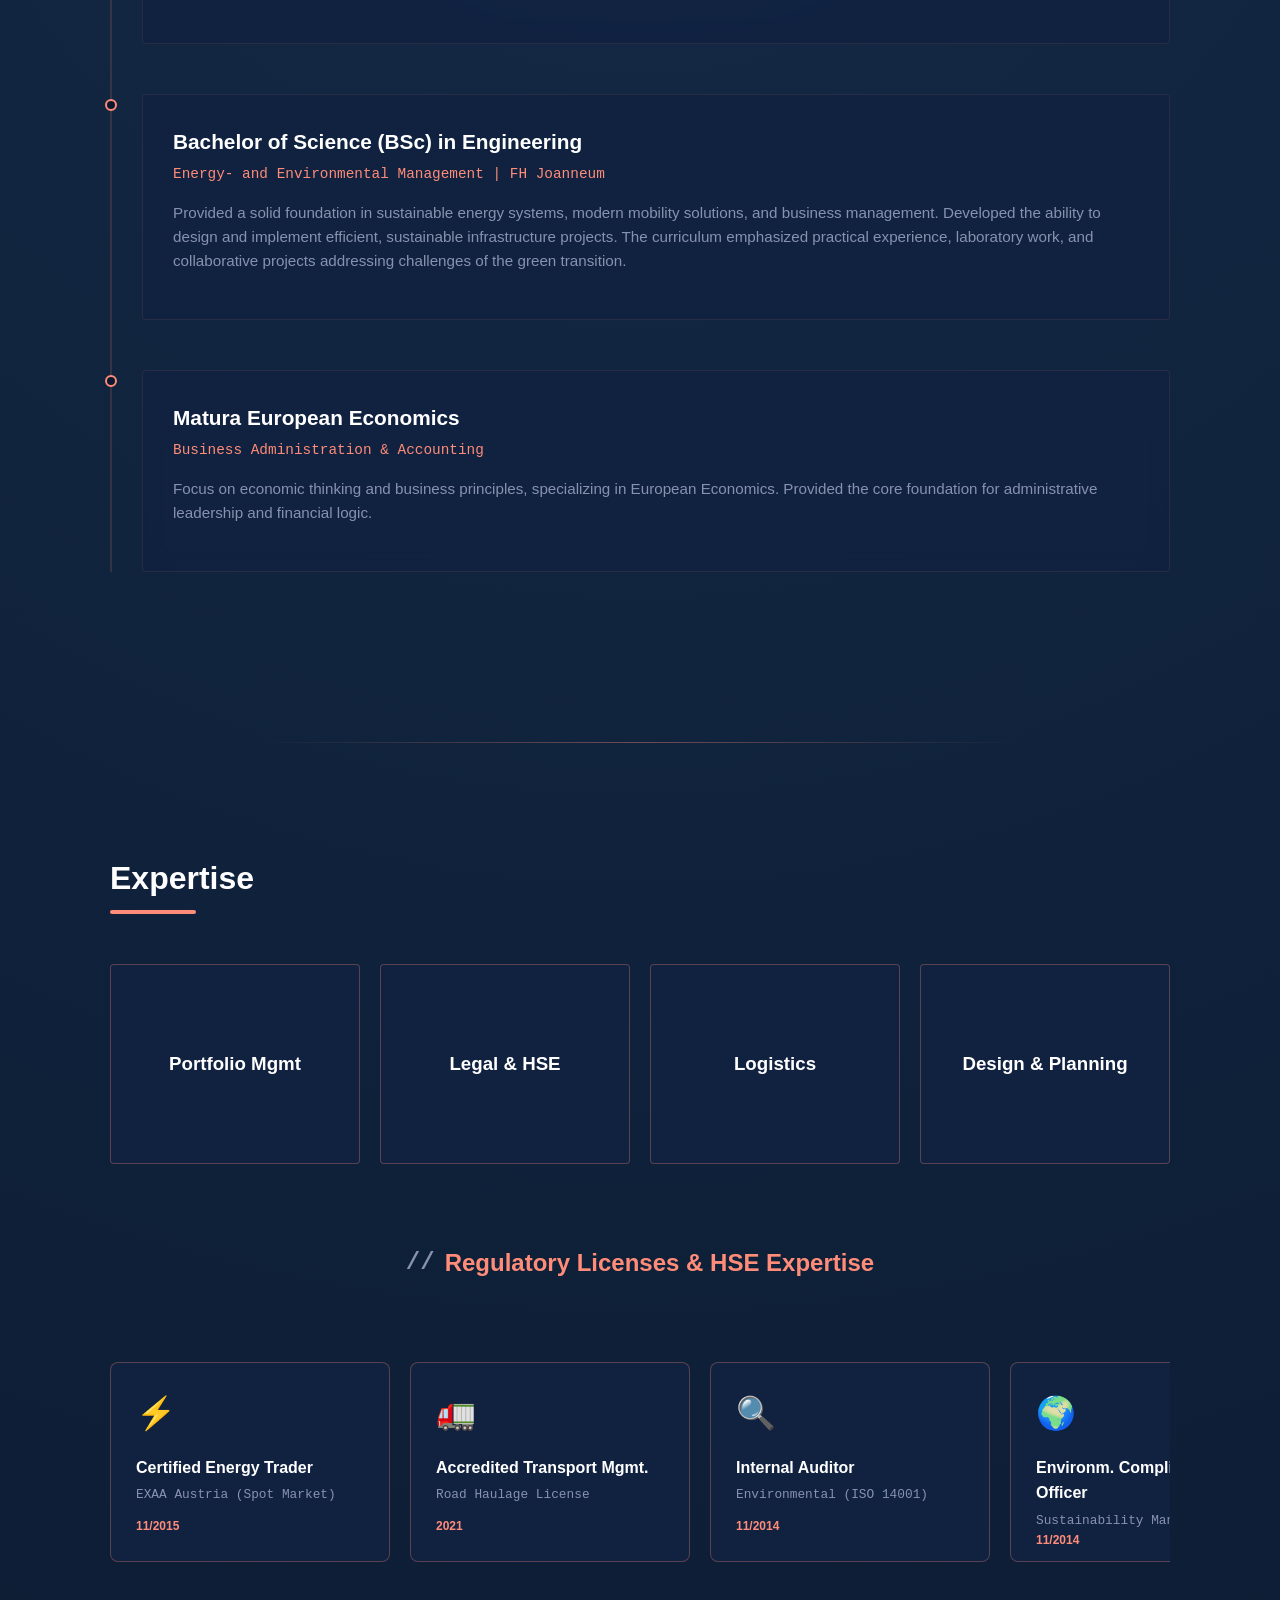
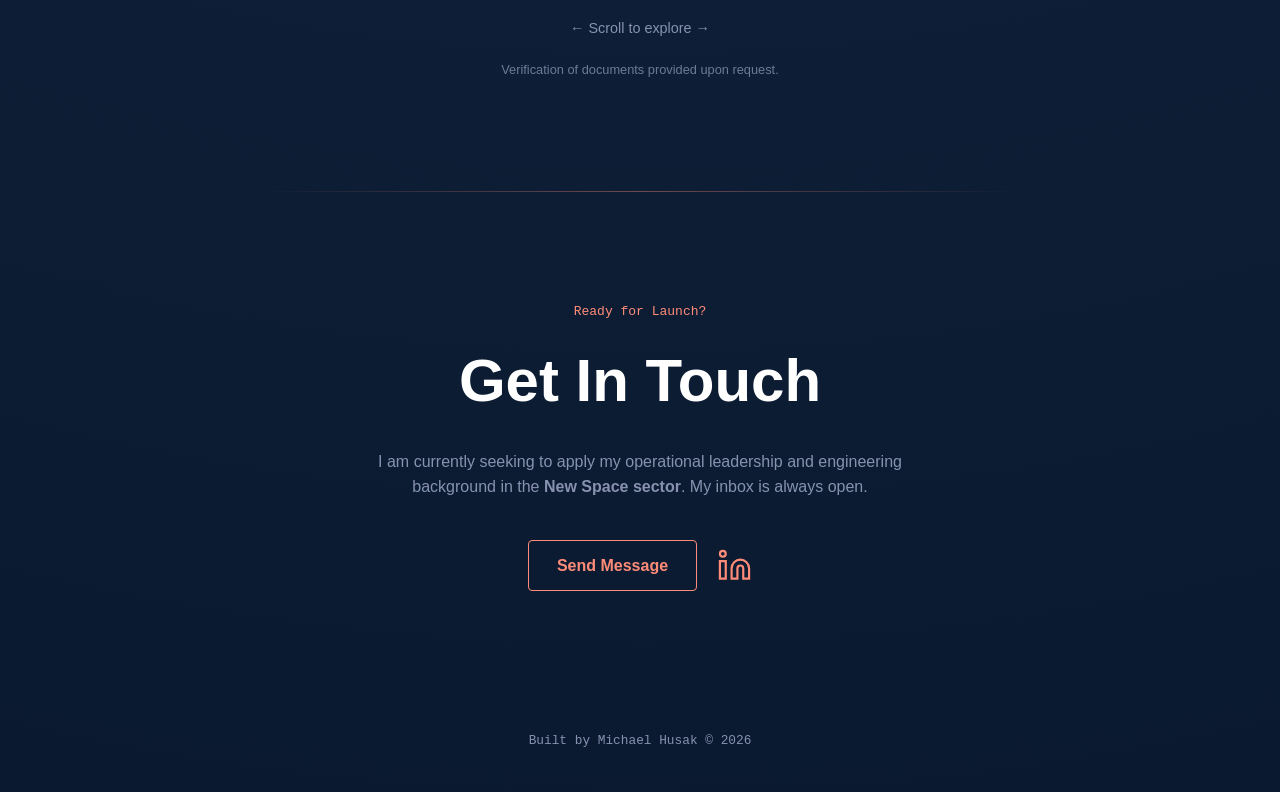
==== commit 1b19f394: "Add files via upload" ====
--- a/index.html
+++ b/index.html
@@ -3,7 +3,7 @@
 <head>
     <meta charset="UTF-8">
     <meta name="viewport" content="width=device-width, initial-scale=1.0">
-    <title>Michael Husak | Project Portfolio Lead</title>
+    <title>Michael Husak | Strategic, Futuristic Lead</title>
     <style>
         /* =========================================
            1. CORE VARIABLES & RESET
@@ -321,7 +321,7 @@
         </a>
     </div>
     <div class="side-element side-right">
-        <a href="mailto:mhusak@protonmail.com" class="email-link">mhusak(at)protonmail.com</a>
+        <a href="mailto:mhusak@protonmail.com" class="email-link">mhusak@protonmail.com</a>
     </div>
 
     <nav>
@@ -349,8 +349,8 @@
         <div class="container hidden">
             <p style="color: var(--accent); font-family: monospace;">Hi, my name is</p>
             <h1>Michael Husak.</h1>
-            <h2>Project Portfolio Lead.</h2>
-            <p>I specialize in bridging the gap between strategic portfolio management and strict regulatory compliance for critical infrastructure.</p>
+            <h2>Future Focused Strategist </h2>
+            <p>Designing scalable infrastructure and leading complex logistics portfolios. I turn long-term industry vision into compliant, mission-ready operations.</p>
             <a href="#journey" class="btn">Checklist</a>
             <div class="mission-log">
                 <span class="log-label">SUMMARY:</span>
@@ -490,7 +490,7 @@
             <div class="contact-wrapper">
                 <p style="color: var(--accent); font-family: monospace; margin-bottom: 10px;">Ready for Launch?</p>
                 <h2>Get In Touch</h2>
-                <p style="color: var(--text-muted); margin-bottom: 40px;">I am currently seeking to apply my operational leadership and engineering background in the <strong>New Space sector</strong>. Looking forward to hearing from you!</p>
+                <p style="color: var(--text-muted); margin-bottom: 40px;">I am currently seeking to apply my operational leadership and engineering background in the <strong>New Space sector</strong>. My inbox is always open.</p>
                 
                 <div class="contact-buttons">
                     <a href="mailto:mhusak@protonmail.com" class="btn">Send Message</a>
@@ -577,6 +577,4 @@
         updatePath();
     </script>
 </body>
-
-</html>
-
+</html>
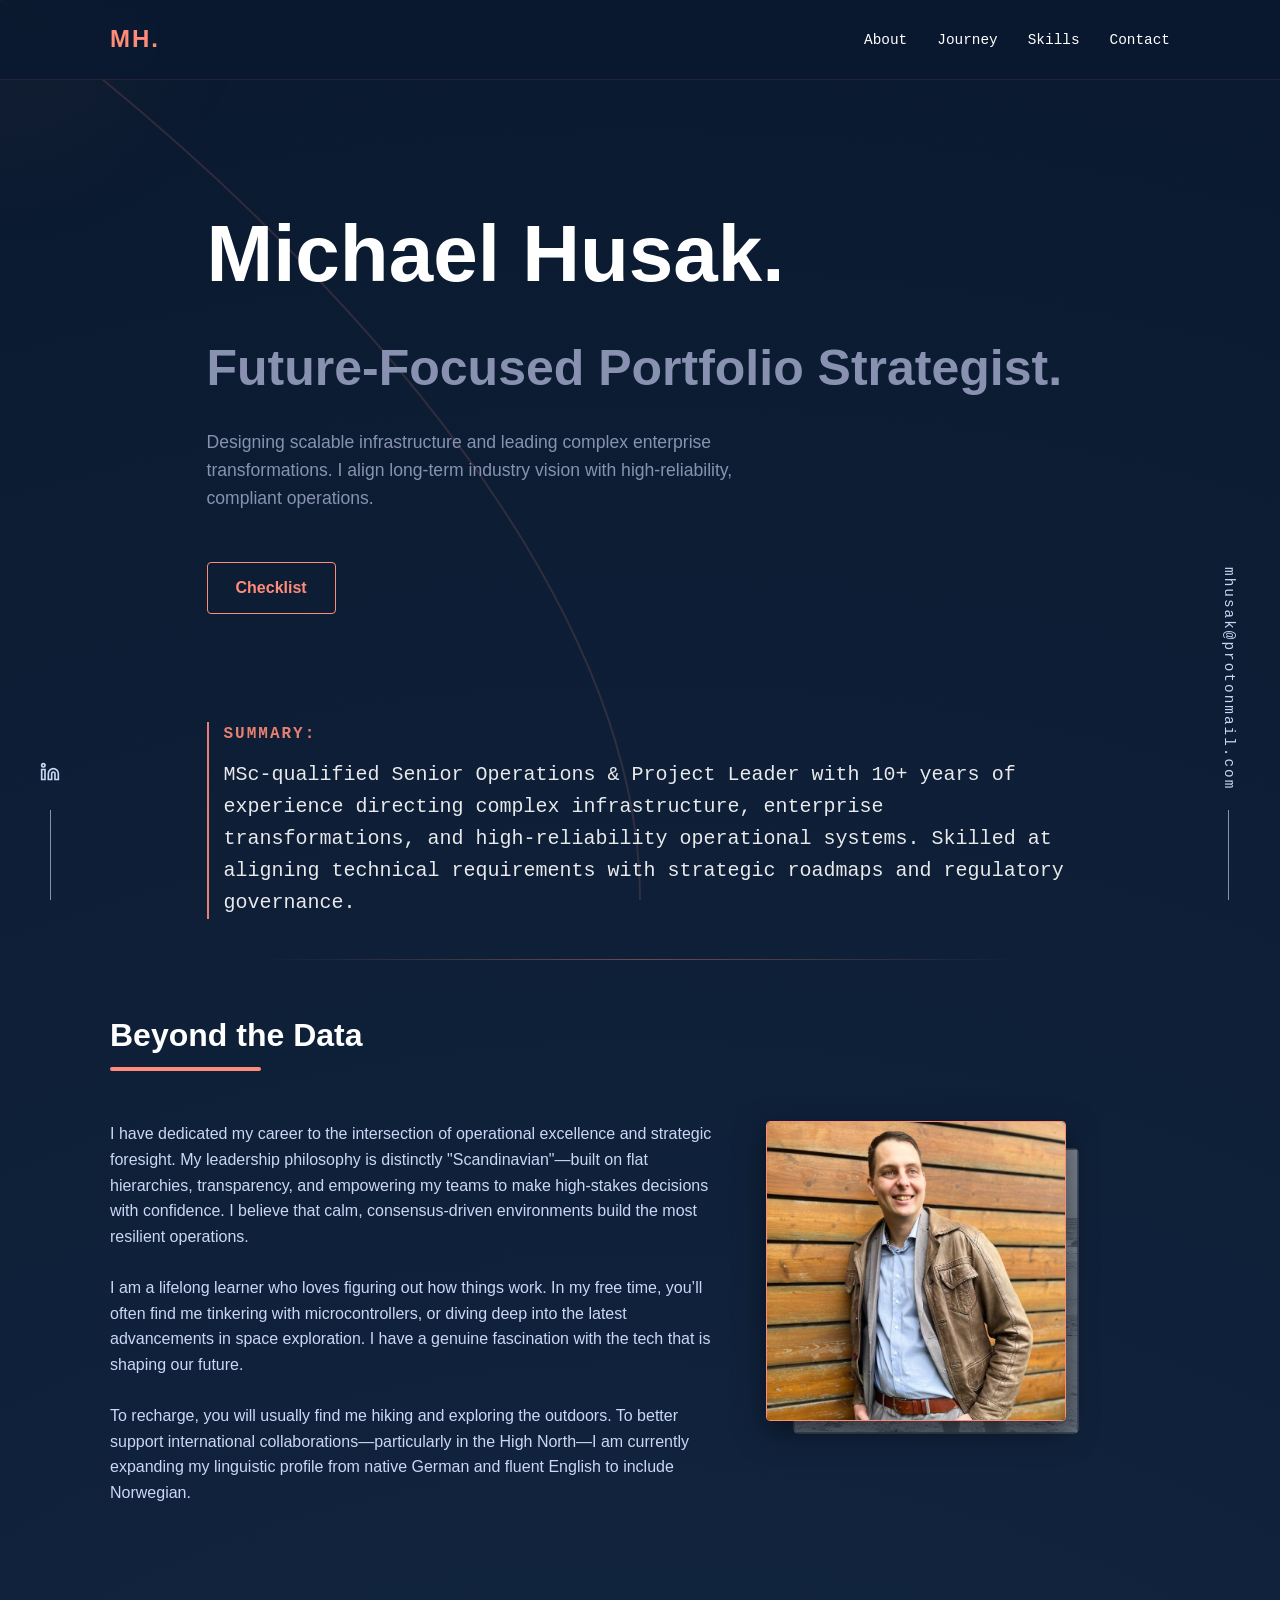
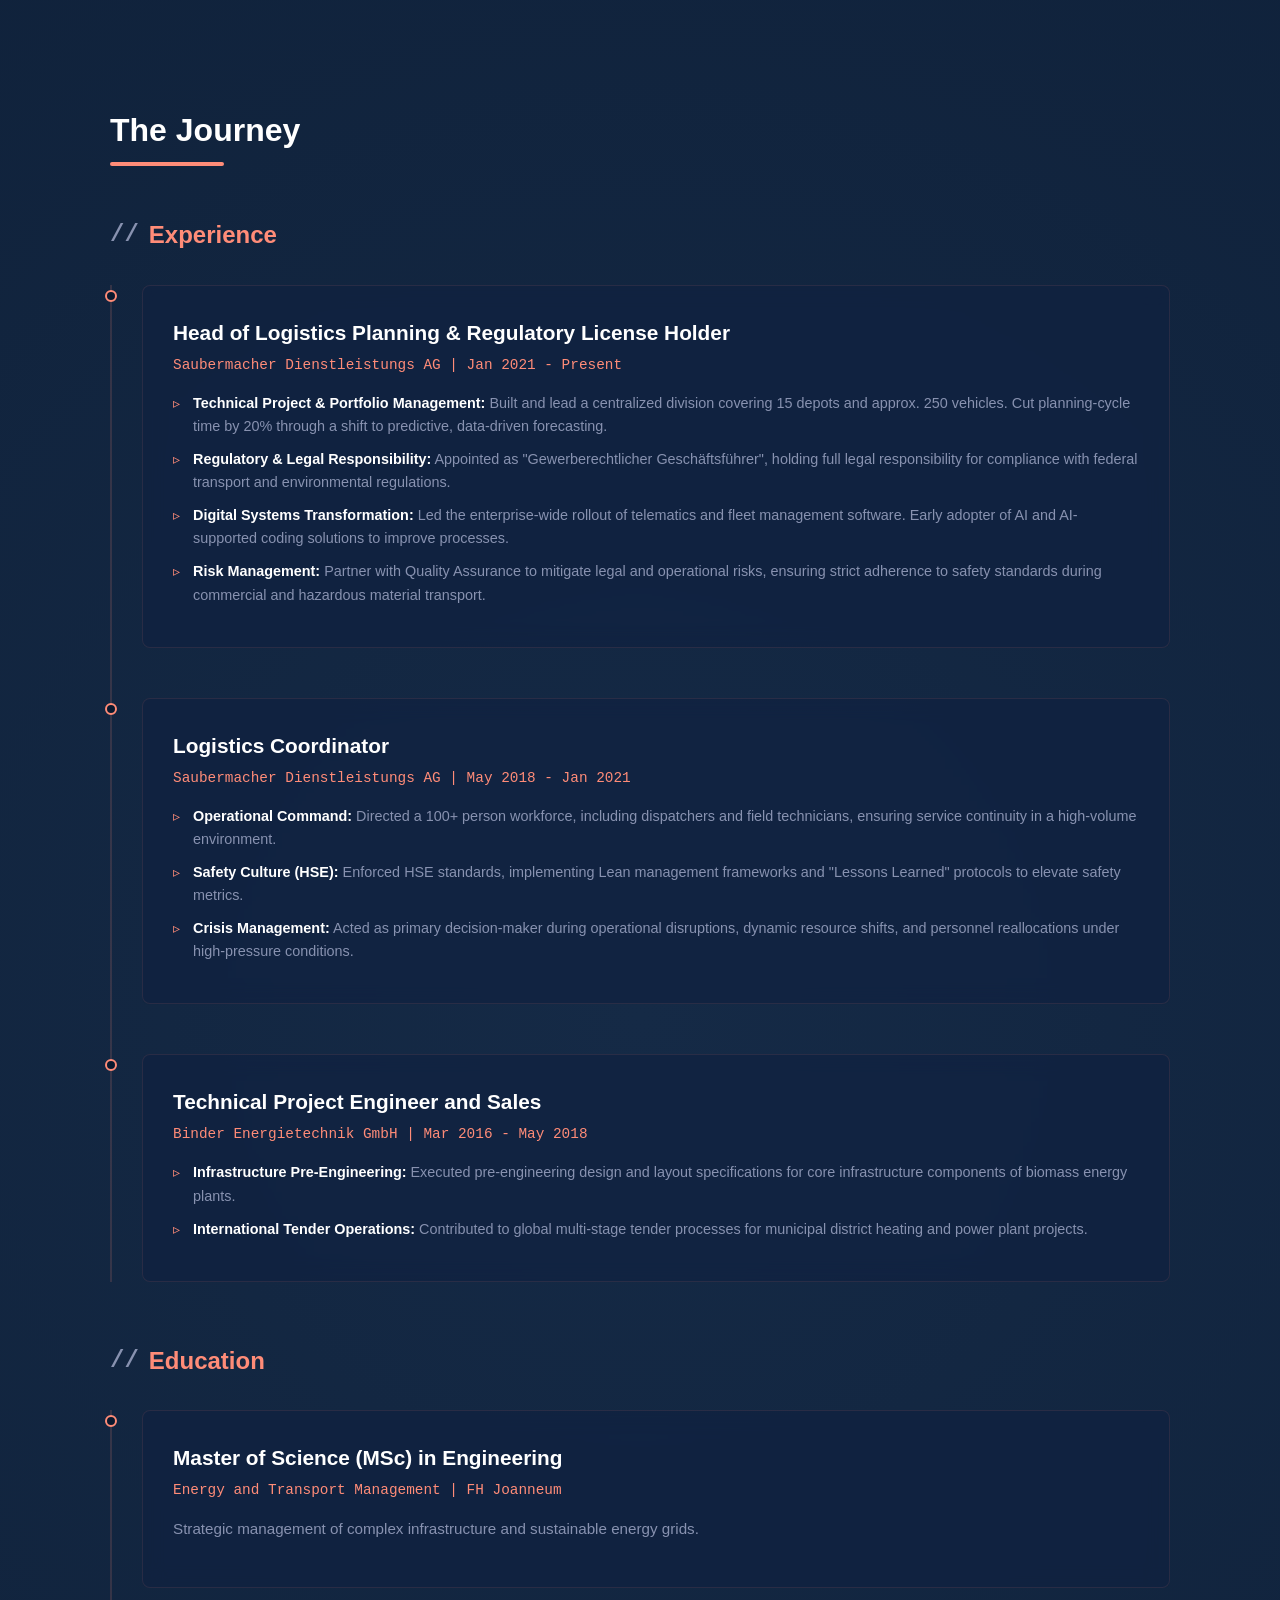
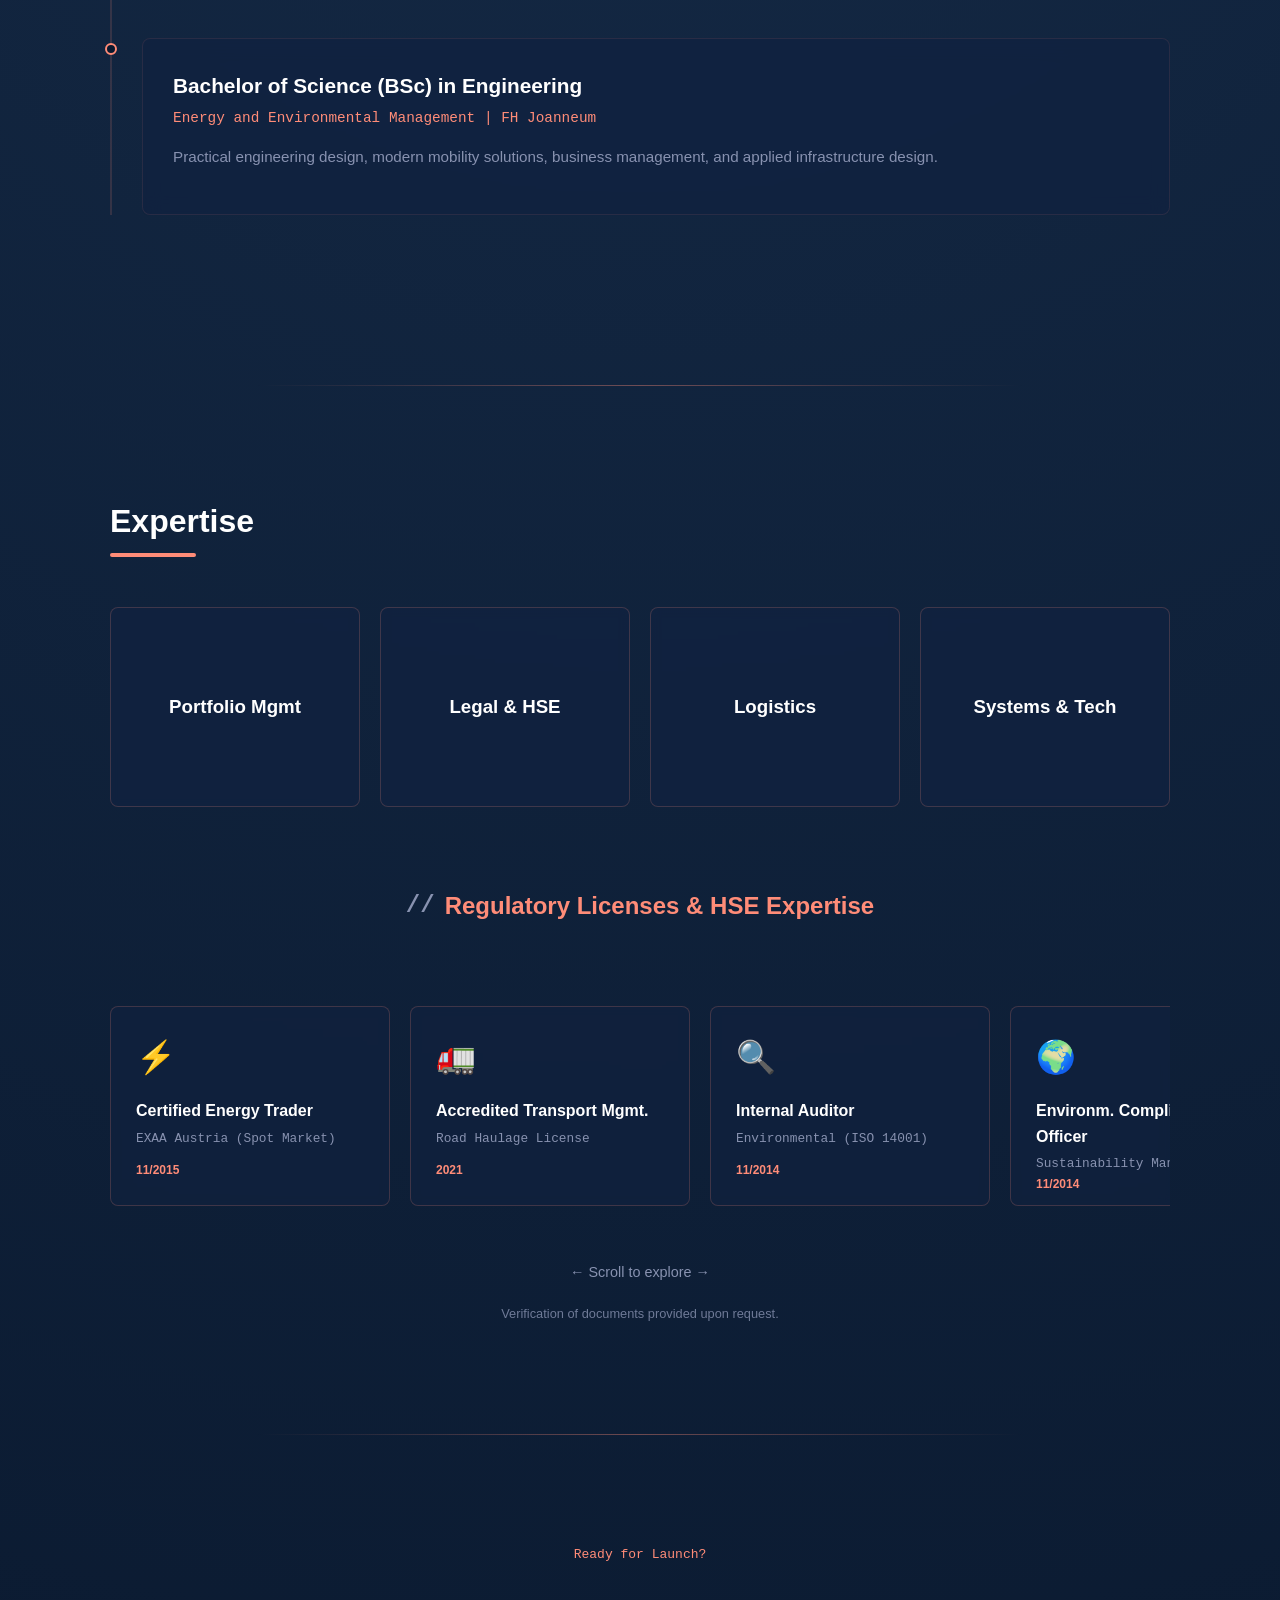
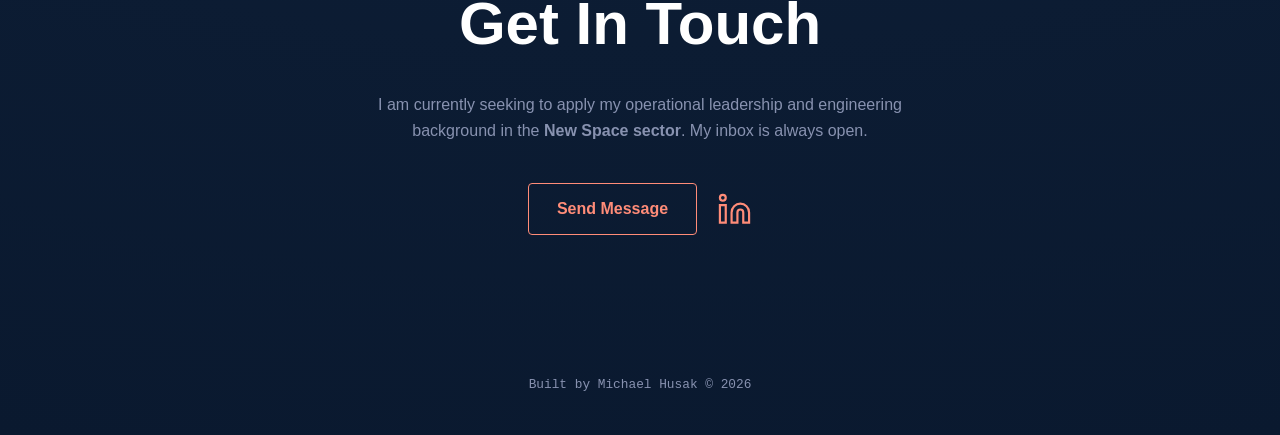
==== commit cfcf2bc3: "Add files via upload" ====
--- a/index.html
+++ b/index.html
@@ -3,7 +3,13 @@
 <head>
     <meta charset="UTF-8">
     <meta name="viewport" content="width=device-width, initial-scale=1.0">
-    <title>Michael Husak | Strategic, Futuristic Lead</title>
+    <title>Michael Husak | Project Portfolio Lead</title>
+    
+    <!-- 
+       © 2026 Michael Husak. All Rights Reserved.
+       Original design and code. Do not copy or redistribute without permission.
+    -->
+
     <style>
         /* =========================================
            1. CORE VARIABLES & RESET
@@ -29,6 +35,7 @@
             position: relative;
         }
 
+        /* Ambient Background Stars */
         body::before {
             content: "";
             position: fixed;
@@ -40,8 +47,20 @@
             z-index: -2; 
             animation: starPulse 4s infinite alternate;
         }
-
         @keyframes starPulse { from { opacity: 0.2; } to { opacity: 0.4; } }
+
+        /* INTERACTIVE CURSOR GLOW */
+        #cursor-glow {
+            position: fixed;
+            top: 0; left: 0;
+            width: 600px; height: 600px;
+            background: radial-gradient(circle, rgba(255, 140, 120, 0.04) 0%, transparent 60%);
+            border-radius: 50%;
+            pointer-events: none;
+            z-index: -1;
+            transform: translate(-50%, -50%);
+            transition: opacity 0.3s ease;
+        }
 
         /* ROCKET PATH CONTAINER */
         .rocket-overlay {
@@ -51,14 +70,12 @@
             pointer-events: none; 
             z-index: -1; 
         }
-
         #rocket-path {
             fill: none;
             stroke: var(--accent);
             stroke-width: 2;
             opacity: 0.15; 
         }
-
         #line-spark {
             position: absolute;
             top: 0; left: 0;
@@ -70,72 +87,59 @@
             opacity: 0; 
             will-change: top, left;
         }
-
-        /* LAUNCH PAD GLOW */
         #launch-pad {
             position: fixed;
-            bottom: 0;
-            left: 50%;
+            bottom: 0; left: 50%;
             transform: translateX(-50%);
-            width: 200px;
-            height: 100px;
+            width: 200px; height: 100px;
             border-radius: 150px 150px 0 0; 
             background-color: var(--white);
             box-shadow: 0 0 60px 20px var(--accent), 0 0 100px 40px rgba(255, 140, 120, 0.6); 
             opacity: 0; 
-            z-index: -1;
-            filter: blur(15px); 
-            will-change: opacity, transform;
-            pointer-events: none;
+            z-index: -1; filter: blur(15px); 
+            will-change: opacity, transform; pointer-events: none;
         }
 
         a { text-decoration: none; color: inherit; transition: var(--transition); }
         ul { list-style: none; }
-
         .container { max-width: 1100px; margin: 0 auto; padding: 0 20px; }
 
         /* =========================================
            2. NAVIGATION
            ========================================= */
         nav {
-            position: fixed; top: 0; width: 100%;
-            height: 80px;
-            background-color: rgba(10, 25, 47, 0.85);
-            display: flex; align-items: center;
-            z-index: 1000;
-            backdrop-filter: blur(10px);
+            position: fixed; top: 0; width: 100%; height: 80px;
+            background-color: rgba(10, 25, 47, 0.85); display: flex; align-items: center;
+            z-index: 1000; backdrop-filter: blur(10px);
             border-bottom: 1px solid rgba(255, 140, 120, 0.1);
         }
-        
         nav .container { display: flex; justify-content: space-between; align-items: center; width: 100%; }
-
         .logo { font-size: 1.5rem; font-weight: bold; color: var(--accent); letter-spacing: 2px; }
-
         .nav-links { display: flex; gap: 30px; }
-        .nav-links a { font-size: 0.9rem; color: var(--white); font-family: monospace; }
+        .nav-links a { font-size: 0.9rem; color: var(--white); font-family: monospace; position: relative; }
+        .nav-links a::after {
+            content: ''; position: absolute; width: 0; height: 2px; bottom: -5px; left: 0;
+            background-color: var(--accent); transition: width 0.3s ease;
+        }
+        .nav-links a:hover::after { width: 100%; }
         .nav-links a:hover { color: var(--accent); }
 
         .hamburger {
             display: none; cursor: pointer; flex-direction: column; gap: 5px;
             z-index: 2000; position: absolute; right: 20px; top: 50%; transform: translateY(-50%); 
         }
-        
         .bar { width: 25px; height: 3px; background-color: var(--accent); border-radius: 5px; transition: all 0.4s ease; }
-
         .mobile-menu-overlay {
             position: fixed; top: 0; left: 0; width: 100%; height: 100vh;
             background-color: rgba(10, 25, 47, 0.98); display: flex; justify-content: center; align-items: center;
             opacity: 0; pointer-events: none; transition: all 0.4s ease; z-index: 1500;
         }
-
         .mobile-links { text-align: center; }
         .mobile-links li { margin: 30px 0; opacity: 0; transform: translateY(20px); transition: all 0.4s ease; }
         .mobile-links a { font-size: 2rem; color: var(--white); font-weight: bold; }
         .mobile-links a:hover { color: var(--accent); }
-
         nav.menu-open .mobile-menu-overlay { opacity: 1; pointer-events: all; }
         nav.menu-open .mobile-links li:nth-child(n) { opacity: 1; transform: translateY(0); transition-delay: calc(0.1s * var(--i)); }
-
         nav.menu-open .hamburger .bar1 { transform: rotate(-45deg) translate(-5px, 6px); }
         nav.menu-open .hamburger .bar2 { opacity: 0; }
         nav.menu-open .hamburger .bar3 { transform: rotate(45deg) translate(-5px, -6px); }
@@ -148,7 +152,6 @@
             background: linear-gradient(90deg, transparent, var(--accent), transparent);
             opacity: 0.4;
         }
-
         .section-title {
             font-size: 2rem; color: var(--white); margin-bottom: 60px;
             position: relative; display: inline-block;
@@ -157,25 +160,31 @@
             content: ''; position: absolute; width: 60%; height: 4px;
             bottom: -10px; left: 0; background-color: var(--accent); border-radius: 2px;
         }
-
         .sub-title {
             font-size: 1.5rem; color: var(--accent); margin-bottom: 30px; 
             display: flex; align-items: center; gap: 10px;
         }
         .sub-title::before { content: '//'; color: var(--text-muted); font-family: monospace; }
 
+        /* Interactive Buttons */
         .btn {
             display: inline-block; padding: 12px 28px;
             border: 1px solid var(--accent); color: var(--accent);
             border-radius: 4px; font-weight: bold; background: transparent;
             position: relative; overflow: hidden; z-index: 1; cursor: pointer;
-        }
-        .btn:hover { background: rgba(255, 140, 120, 0.1); }
-
-        /* SUMMARY / MISSION LOG STYLING */
+            transition: all 0.3s ease;
+        }
+        .btn::before {
+            content: ''; position: absolute; top: 0; left: -100%; width: 100%; height: 100%;
+            background: linear-gradient(90deg, transparent, rgba(255, 140, 120, 0.2), transparent);
+            transition: all 0.5s ease; z-index: -1;
+        }
+        .btn:hover::before { left: 100%; }
+        .btn:hover { background: rgba(255, 140, 120, 0.1); box-shadow: 0 0 15px rgba(255, 140, 120, 0.2); transform: translateY(-2px); }
+
+        /* SUMMARY / MISSION LOG */
         .mission-log {
-            margin-top: 100px; 
-            font-family: monospace;
+            margin-top: 100px; font-family: monospace;
             color: var(--text-muted); border-left: 2px solid var(--accent);
             padding-left: 15px; opacity: 0.9;
         }
@@ -191,56 +200,69 @@
         .side-left { left: 40px; }
         .side-right { right: 40px; }
         .side-icon svg { width: 20px; height: 20px; fill: none; stroke: currentColor; stroke-width: 2; transition: var(--transition); }
-        .side-icon:hover { color: var(--accent); transform: translateY(-3px); }
-        .email-link { writing-mode: vertical-rl; font-size: 0.9rem; letter-spacing: 2px; font-family: monospace; }
-        .email-link:hover { color: var(--accent); transform: translateY(-3px); }
+        .side-icon:hover { color: var(--accent); transform: translateY(-3px) scale(1.1); filter: drop-shadow(0 0 5px var(--accent)); }
+        .email-link { writing-mode: vertical-rl; font-size: 0.9rem; letter-spacing: 2px; font-family: monospace; transition: var(--transition); }
+        .email-link:hover { color: var(--accent); transform: translateY(-3px); text-shadow: 0 0 5px rgba(255,140,120,0.5); }
 
         /* =========================================
            5. SECTIONS
            ========================================= */
         section { padding: 100px 0; }
-        .hidden { opacity: 0; transform: translateY(30px); transition: all 0.8s ease-out; }
+        .hidden { opacity: 0; transform: translateY(40px); transition: all 0.8s cubic-bezier(0.16, 1, 0.3, 1); }
         .show { opacity: 1; transform: translateY(0); }
 
         #hero { height: auto; min-height: 100vh; padding-top: 180px; padding-bottom: 20px; display: flex; flex-direction: column; justify-content: center; }
         #hero h1 { font-size: clamp(40px, 8vw, 80px); color: var(--white); margin: 10px 0; }
         #hero h2 { font-size: clamp(30px, 5vw, 50px); color: var(--text-muted); margin-bottom: 20px; }
-        #hero p { max-width: 540px; color: var(--text-muted); font-size: 1.1rem; margin-bottom: 50px; }
+        #hero p { max-width: 600px; color: var(--text-muted); font-size: 1.1rem; margin-bottom: 50px; }
 
         #about { padding-top: 40px; }
         .about-content { display: grid; grid-template-columns: 3fr 2fr; gap: 50px; align-items: start; }
         .about-img { position: relative; width: 300px; height: 300px; cursor: pointer; }
         .profile-img-placeholder {
             width: 100%; height: 100%; border-radius: 4px; position: absolute; 
-            object-fit: cover; transition: var(--transition); border: 1px solid var(--accent); background-color: var(--bg-light);
-        }
-        .profile-img-placeholder:nth-child(1) { top: 20px; left: 20px; z-index: 1; opacity: 0.5; transform: scale(0.95); object-position: center; }
-        .profile-img-placeholder:nth-child(2) { top: 0; left: 0; z-index: 2; opacity: 1; transform: scale(1); object-position: 80% 20%; }
-        .about-img.swapped .profile-img-placeholder:nth-child(1) { top: 0; left: 0; z-index: 2; opacity: 1; transform: scale(1); }
-        .about-img.swapped .profile-img-placeholder:nth-child(2) { top: 20px; left: 20px; z-index: 1; opacity: 0.5; transform: scale(0.95); }
+            object-fit: cover; transition: all 0.5s cubic-bezier(0.16, 1, 0.3, 1); border: 1px solid var(--accent); background-color: var(--bg-light);
+        }
+        .profile-img-placeholder:nth-child(1) { top: 20px; left: 20px; z-index: 1; opacity: 0.5; transform: scale(0.95); object-position: center; filter: grayscale(100%); }
+        .profile-img-placeholder:nth-child(2) { top: 0; left: 0; z-index: 2; opacity: 1; transform: scale(1); object-position: 80% 20%; box-shadow: 0 10px 30px rgba(0,0,0,0.5); }
+        .about-img.swapped .profile-img-placeholder:nth-child(1) { top: 0; left: 0; z-index: 2; opacity: 1; transform: scale(1); filter: grayscale(0%); box-shadow: 0 10px 30px rgba(0,0,0,0.5); }
+        .about-img.swapped .profile-img-placeholder:nth-child(2) { top: 20px; left: 20px; z-index: 1; opacity: 0.5; transform: scale(0.95); filter: grayscale(100%); box-shadow: none; }
         @media (hover: hover) {
-            .about-img:hover .profile-img-placeholder:nth-child(1) { top: 0; left: 0; z-index: 2; opacity: 1; transform: scale(1); }
-            .about-img:hover .profile-img-placeholder:nth-child(2) { top: 20px; left: 20px; z-index: 1; opacity: 0.5; transform: scale(0.95); }
-        }
-
-        /* TIMELINE STYLING - TRANSPARENT CARDS + SYNCED LINE */
+            .about-img:hover .profile-img-placeholder:nth-child(2) { transform: translate(-5px, -5px); box-shadow: 0 15px 35px rgba(255,140,120,0.15); }
+            .about-img.swapped:hover .profile-img-placeholder:nth-child(1) { transform: translate(-5px, -5px); box-shadow: 0 15px 35px rgba(255,140,120,0.15); }
+        }
+
+        /* TIMELINE STYLING - INTERACTIVE CARDS */
         .timeline-container { 
-            position: relative; 
-            padding-left: 30px; 
-            border-left: 2px solid rgba(255, 140, 120, 0.15); /* Sync with Rocket Path */
-            margin-bottom: 60px; 
+            position: relative; padding-left: 30px; 
+            border-left: 2px solid rgba(255, 140, 120, 0.15); margin-bottom: 60px; 
         }
         .timeline-item { position: relative; margin-bottom: 50px; }
-        .timeline-dot { position: absolute; left: -37px; top: 5px; width: 12px; height: 12px; border-radius: 50%; background-color: var(--bg-dark); border: 2px solid var(--accent); }
+        .timeline-dot { 
+            position: absolute; left: -37px; top: 5px; width: 12px; height: 12px; 
+            border-radius: 50%; background-color: var(--bg-dark); border: 2px solid var(--accent); 
+            transition: all 0.3s ease;
+        }
         
-        /* Glassmorphism Card Style */
         .timeline-content { 
-            background: rgba(17, 34, 64, 0.75); 
-            backdrop-filter: blur(10px); 
+            background: rgba(17, 34, 64, 0.75); backdrop-filter: blur(10px); 
             border: 1px solid rgba(255, 140, 120, 0.1); 
-            padding: 30px; 
-            border-radius: 4px; 
-        }
+            padding: 30px; border-radius: 8px; 
+            transition: all 0.4s cubic-bezier(0.16, 1, 0.3, 1);
+        }
+        
+        /* Card Hover Effects */
+        .timeline-content:hover {
+            transform: translateY(-5px);
+            border-color: rgba(255, 140, 120, 0.4);
+            box-shadow: 0 10px 30px rgba(0, 0, 0, 0.3), 0 0 15px rgba(255, 140, 120, 0.05);
+            background: rgba(17, 34, 64, 0.85);
+        }
+        .timeline-item:hover .timeline-dot {
+            background-color: var(--accent);
+            box-shadow: 0 0 10px var(--accent);
+        }
+
         .timeline-content h3 { color: var(--white); font-size: 1.3rem; margin-bottom: 5px; }
         .timeline-content .role { color: var(--accent); font-family: monospace; display: block; margin-bottom: 15px; font-size: 0.9rem; }
         .timeline-content p { font-size: 0.95rem; color: var(--text-muted); margin-bottom: 15px; }
@@ -252,17 +274,31 @@
         /* SKILLS */
         .skills-grid { display: grid; grid-template-columns: repeat(auto-fit, minmax(220px, 1fr)); gap: 20px; }
         .flip-card { height: 200px; perspective: 1000px; cursor: pointer; }
-        .flip-card-inner { position: relative; width: 100%; height: 100%; transition: transform 0.6s; transform-style: preserve-3d; }
+        .flip-card-inner { position: relative; width: 100%; height: 100%; transition: transform 0.6s cubic-bezier(0.4, 0, 0.2, 1); transform-style: preserve-3d; }
         .flip-card:hover .flip-card-inner { transform: rotateY(180deg); }
-        .flip-card-front, .flip-card-back { position: absolute; width: 100%; height: 100%; backface-visibility: hidden; display: flex; flex-direction: column; align-items: center; justify-content: center; border-radius: 4px; padding: 20px; text-align: center; }
-        .flip-card-front { background: var(--bg-light); color: var(--white); border: 1px solid rgba(255, 140, 120, 0.3); }
+        .flip-card-front, .flip-card-back { 
+            position: absolute; width: 100%; height: 100%; backface-visibility: hidden; 
+            display: flex; flex-direction: column; align-items: center; justify-content: center; 
+            border-radius: 8px; padding: 20px; text-align: center; 
+            transition: box-shadow 0.3s ease;
+        }
+        .flip-card-front { background: rgba(17, 34, 64, 0.8); backdrop-filter: blur(5px); color: var(--white); border: 1px solid rgba(255, 140, 120, 0.2); }
         .flip-card-back { background: var(--bg-light); color: var(--accent); border: 1px solid var(--accent); transform: rotateY(180deg); }
+        .flip-card:hover .flip-card-front { box-shadow: 0 10px 20px rgba(0,0,0,0.2); }
+        .flip-card:hover .flip-card-back { box-shadow: 0 10px 30px rgba(255, 140, 120, 0.1); }
 
         /* GALLERY */
-        .cert-container { margin-top: 40px; width: 100%; overflow: hidden; }
+        .cert-container { margin-top: 40px; width: 100%; overflow: hidden; position: relative; }
         .cert-gallery { display: flex; gap: 20px; overflow-x: auto; padding: 40px 0; scrollbar-width: none; cursor: grab; scroll-behavior: auto; }
         .cert-gallery::-webkit-scrollbar { display: none; }
-        .cert-item { flex: 0 0 280px; height: 200px; background: var(--bg-light); border: 1px solid rgba(255, 140, 120, 0.3); border-radius: 8px; padding: 25px; display: flex; flex-direction: column; transition: transform 0.3s; min-width: 280px; }
+        .cert-item { 
+            flex: 0 0 280px; height: 200px; background: rgba(17, 34, 64, 0.6); backdrop-filter: blur(5px);
+            border: 1px solid rgba(255, 140, 120, 0.2); border-radius: 8px; padding: 25px; 
+            display: flex; flex-direction: column; transition: all 0.3s ease; min-width: 280px; 
+        }
+        .cert-item:hover {
+            transform: translateY(-5px); background: rgba(17, 34, 64, 0.9); border-color: rgba(255,140,120,0.5);
+        }
         .cert-icon { font-size: 2rem; margin-bottom: 15px; }
         .cert-title { font-weight: bold; color: var(--white); font-size: 1rem; margin-bottom: 5px; }
         .cert-issuer { color: var(--text-muted); font-size: 0.8rem; font-family: monospace; }
@@ -273,27 +309,9 @@
         .contact-wrapper h2 { font-size: clamp(40px, 5vw, 60px); color: var(--white); margin-bottom: 20px; }
         footer { text-align: center; padding: 40px; color: var(--text-muted); font-family: monospace; font-size: 0.8rem; }
 
-        .contact-buttons {
-            display: flex;
-            align-items: center;
-            justify-content: center;
-            gap: 20px;
-        }
-
-        .contact-social-icon svg {
-            width: 35px;
-            height: 35px;
-            fill: none;
-            stroke: var(--accent);
-            stroke-width: 1.5;
-            transition: var(--transition);
-            display: block;
-        }
-
-        .contact-social-icon:hover svg {
-            stroke: var(--white);
-            transform: translateY(-3px);
-        }
+        .contact-buttons { display: flex; align-items: center; justify-content: center; gap: 20px; }
+        .contact-social-icon svg { width: 35px; height: 35px; fill: none; stroke: var(--accent); stroke-width: 1.5; transition: var(--transition); display: block; }
+        .contact-social-icon:hover svg { stroke: var(--white); transform: translateY(-3px); filter: drop-shadow(0 0 5px var(--accent)); }
 
         @media (max-width: 768px) { 
             .side-element { display: none; } 
@@ -301,13 +319,16 @@
             .about-img { margin: 40px auto 0; } 
             .nav-links { display: none; } 
             .hamburger { display: flex; } 
-            /* Contact Buttons Stack on Mobile */
             .contact-buttons { flex-direction: column; }
             .contact-social-icon svg { width: 45px; height: 45px; }
+            #cursor-glow { display: none; } /* Disable glow on mobile for performance */
         }
     </style>
 </head>
 <body>
+
+    <!-- Interactive Mouse Glow -->
+    <div id="cursor-glow"></div>
 
     <div class="rocket-overlay">
         <svg width="100%" height="100%" preserveAspectRatio="none"><path id="rocket-path" d="" /></svg>
@@ -315,6 +336,7 @@
         <div id="launch-pad"></div> 
     </div>
 
+    <!-- Sidebars (Desktop Only) -->
     <div class="side-element side-left">
         <a href="https://www.linkedin.com/in/michael-husak-047b069b/" target="_blank" class="side-icon">
             <svg viewBox="0 0 24 24"><path d="M16 8a6 6 0 0 1 6 6v7h-4v-7a2 2 0 0 0-2-2 2 2 0 0 0-2 2v7h-4v-7a6 6 0 0 1 6-6zM2 9h4v12H2zM4 2a2 2 0 1 1 0 4 2 2 0 0 1 0-4z"/></svg>
@@ -345,43 +367,43 @@
         </div>
     </nav>
 
+    <!-- HERO / SUMMARY -->
     <section id="hero">
         <div class="container hidden">
-            <p style="color: var(--accent); font-family: monospace;">Hi, my name is</p>
             <h1>Michael Husak.</h1>
-            <h2>Future Focused Strategist </h2>
-            <p>Designing scalable infrastructure and leading complex logistics portfolios. I turn long-term industry vision into compliant, mission-ready operations.</p>
+            <h2>Future-Focused Portfolio Strategist.</h2>
+            <p>Designing scalable infrastructure and leading complex enterprise transformations. I align long-term industry vision with high-reliability, compliant operations.</p>
             <a href="#journey" class="btn">Checklist</a>
             <div class="mission-log">
                 <span class="log-label">SUMMARY:</span>
-                <span class="log-text">MSc in Energy Management with 10 years of experience managing complex logistics. Proven track record in establishing business units and slimming down processes. Seeking to apply data driven, operational excellence combined with a strategic and futuristic mindset.</span>
+                <span class="log-text">MSc-qualified Senior Operations & Project Leader with 10+ years of experience directing complex infrastructure, enterprise transformations, and high-reliability operational systems. Skilled at aligning technical requirements with strategic roadmaps and regulatory governance.</span>
             </div>
         </div>
     </section>
 
     <div class="separator"></div>
 
-    <section id="about">
-        <div class="container hidden">
-            <h2 class="section-title">About Me</h2>
-            <div class="about-content">
-                <div class="about-text">
-                    <p>As a native Austrian with a deep-seated passion for the <strong>NewSpace economy</strong>, I have dedicated my career to the intersection of operational excellence and long-term vision. My professional focus is on applying operational leadership and a Strategic, Futuristic and Intellectual mindset to ensure seamless mission success in high-stakes environments.</p>
-                    <br>
-                    <p>I specialize in bridging the gap between immediate infrastructure needs and long-term industry goals. By utilizing a calm, analytical approach to decision-making, I ensure that operational frameworks remain resilient and scalable.</p>
-                    <br>
-                    <p>Furthermore, I am a dedicated learner who excels at navigating complex regulatory landscapes. To better support international collaborations—particularly in the High North, I am currently expanding my linguistic profile from native German and fluent English to include Norwegian.</p>
-                </div>
-                <div class="about-img">
-                    <img src="Pictures/picture1.jpg" class="profile-img-placeholder" alt="Portrait">
-                    <img src="Pictures/picture2.jpg" class="profile-img-placeholder" alt="Portrait Layer">
-                </div>
-            </div>
-        </div>
-    </section>
-
-    <div class="separator"></div>
-
+    <!-- ABOUT -->
+	<section id="about">
+			<div class="container hidden">
+				<h2 class="section-title">Beyond the Data</h2>
+				<div class="about-content">
+					<div class="about-text">
+						<p>I have dedicated my career to the intersection of operational excellence and strategic foresight. My leadership philosophy is distinctly "Scandinavian"—built on flat hierarchies, transparency, and empowering my teams to make high-stakes decisions with confidence. I believe that calm, consensus-driven environments build the most resilient operations.</p>
+						<br>
+						<p>I am a lifelong learner who loves figuring out how things work. In my free time, you’ll often find me tinkering with microcontrollers, or diving deep into the latest advancements in space exploration. I have a genuine fascination with the tech that is shaping our future.</p>
+						<br>
+						<p>To recharge, you will usually find me hiking and exploring the outdoors. To better support international collaborations—particularly in the High North—I am currently expanding my linguistic profile from native German and fluent English to include Norwegian.</p>
+					</div>
+					<div class="about-img">
+						<img src="Pictures/picture1.jpg" class="profile-img-placeholder" alt="Michael Husak Portrait">
+						<img src="Pictures/picture2.jpg" class="profile-img-placeholder" alt="Outdoor/Action Portrait">
+					</div>
+				</div>
+			</div>
+		</section>
+
+    <!-- JOURNEY / EXPERIENCE & EDUCATION -->
     <section id="journey">
         <div class="container hidden">
             <h2 class="section-title">The Journey</h2>
@@ -392,12 +414,12 @@
                     <div class="timeline-dot"></div>
                     <div class="timeline-content">
                         <h3>Head of Logistics Planning & Regulatory License Holder</h3>
-                        <span class="role">Saubermacher Dienstleistungs AG | 2021 - Present</span>
+                        <span class="role">Saubermacher Dienstleistungs AG | Jan 2021 - Present</span>
                         <ul>
-                            <li><strong>Strategic Portfolio Management:</strong> Established a centralized planning unit, managing the resource portfolio and operational roadmap for nation-wide logistics while transitioning the organization to data-driven forecasting.</li>
-                            <li><strong>Regulatory & Legal Responsibility:</strong> Appointed as the Regulatory License Holder for Vienna and Lower Austria, exercising full legal oversight and personal liability for the organization’s adherence to national and international transport laws.</li>
-                            <li><strong>Digital Transformation:</strong> Led the enterprise-wide implementation of complex telematics and fleet management systems. Developed a data-driven, cross-functional program with the sales department to optimize resource utilization. </li>
-                            <li><strong>Risk Management:</strong> Partnering with Quality Assurance to mitigate legal risks and ensure strict adherence to safety standards in the transport of commercial and hazardous goods.</li>
+                            <li><strong>Technical Project & Portfolio Management:</strong> Built and lead a centralized division covering 15 depots and approx. 250 vehicles. Cut planning-cycle time by 20% through a shift to predictive, data-driven forecasting.</li>
+                            <li><strong>Regulatory & Legal Responsibility:</strong> Appointed as "Gewerberechtlicher Geschäftsführer", holding full legal responsibility for compliance with federal transport and environmental regulations.</li>
+                            <li><strong>Digital Systems Transformation:</strong> Led the enterprise-wide rollout of telematics and fleet management software. Early adopter of AI and AI-supported coding solutions to improve processes.</li>
+                            <li><strong>Risk Management:</strong> Partner with Quality Assurance to mitigate legal and operational risks, ensuring strict adherence to safety standards during commercial and hazardous material transport.</li>
                         </ul>
                     </div>
                 </div>
@@ -406,11 +428,11 @@
                     <div class="timeline-dot"></div>
                     <div class="timeline-content">
                         <h3>Logistics Coordinator</h3>
-                        <span class="role">Saubermacher Dienstleistungs AG | 2018 - 2021</span>
+                        <span class="role">Saubermacher Dienstleistungs AG | May 2018 - Jan 2021</span>
                         <ul>
-                            <li><strong>Operational Command:</strong> Held direct operational command of a 100+ person workforce, ensuring service continuity in a high-volume environment.</li>
-                            <li><strong>Safety Culture (HSE):</strong> Responsible for strict adherence to Health, Safety, and Environmental standards; implemented "Lessons Learned" protocols and Lean Management to improve safety metrics.</li>
-			    <li><strong>HR and Development:</strong> Managed the full employee lifecycle, encompassing recruitment, termination, and the continuous training and professional development of team members.</li>
+                            <li><strong>Operational Command:</strong> Directed a 100+ person workforce, including dispatchers and field technicians, ensuring service continuity in a high-volume environment.</li>
+                            <li><strong>Safety Culture (HSE):</strong> Enforced HSE standards, implementing Lean management frameworks and "Lessons Learned" protocols to elevate safety metrics.</li>
+                            <li><strong>Crisis Management:</strong> Acted as primary decision-maker during operational disruptions, dynamic resource shifts, and personnel reallocations under high-pressure conditions.</li>
                         </ul>
                     </div>
                 </div>
@@ -418,9 +440,12 @@
                 <div class="timeline-item">
                     <div class="timeline-dot"></div>
                     <div class="timeline-content">
-                        <h3>Technical Project Engineer</h3>
-                        <span class="role">Binder Energietechnik GmbH | 2016 - 2018</span>
-                        <p>Pre-engineering design for core infrastructure in large-scale biomass energy plants. Focused on technical feasibility and cross-functional project coordination.</p>
+                        <h3>Technical Project Engineer and Sales</h3>
+                        <span class="role">Binder Energietechnik GmbH | Mar 2016 - May 2018</span>
+                        <ul>
+                            <li><strong>Infrastructure Pre-Engineering:</strong> Executed pre-engineering design and layout specifications for core infrastructure components of biomass energy plants.</li>
+                            <li><strong>International Tender Operations:</strong> Contributed to global multi-stage tender processes for municipal district heating and power plant projects.</li>
+                        </ul>
                     </div>
                 </div>
             </div>
@@ -432,7 +457,7 @@
                     <div class="timeline-content">
                         <h3>Master of Science (MSc) in Engineering</h3>
                         <span class="role">Energy and Transport Management | FH Joanneum</span>
-                        <p>Gained expertise in sustainable energy technologies, environmental impact analysis and planning of energy grids and urban areas. The entirely English-held program equipped me with the experience to plan complex infrastructure and to develop concepts for the energy transition and for transportation that are not only sustainable, but both ecologically and economically viable. Practical projects and interdisciplinary collaboration with co-students from all around the globe strengthened my ability to implement solutions for a climate-resilient future.</p>
+                        <p>Strategic management of complex infrastructure and sustainable energy grids.</p>
                     </div>
                 </div>
 
@@ -440,17 +465,8 @@
                     <div class="timeline-dot"></div>
                     <div class="timeline-content">
                         <h3>Bachelor of Science (BSc) in Engineering</h3>
-                        <span class="role">Energy- and Environmental Management | FH Joanneum</span>
-                        <p>Provided a solid foundation in sustainable energy systems, modern mobility solutions, and business management. Developed the ability to design and implement efficient, sustainable infrastructure projects. The curriculum emphasized practical experience, laboratory work, and collaborative projects addressing challenges of the green transition.</p>
-                    </div>
-                </div>
-
-                <div class="timeline-item">
-                    <div class="timeline-dot"></div>
-                    <div class="timeline-content">
-                        <h3>Matura European Economics</h3>
-                        <span class="role">Business Administration & Accounting</span>
-                        <p>Focus on economic thinking and business principles, specializing in European Economics. Provided the core foundation for administrative leadership and financial logic.</p>
+                        <span class="role">Energy and Environmental Management | FH Joanneum</span>
+                        <p>Practical engineering design, modern mobility solutions, business management, and applied infrastructure design.</p>
                     </div>
                 </div>
             </div>
@@ -463,11 +479,12 @@
         <div class="container hidden">
             <h2 class="section-title">Expertise</h2>
             <div class="skills-grid">
-                <div class="flip-card"><div class="flip-card-inner"><div class="flip-card-front"><h3>Portfolio Mgmt</h3></div><div class="flip-card-back"><p>Strategic balancing, Risk Mitigation, and Roadmap Development</p></div></div></div>
-                <div class="flip-card"><div class="flip-card-inner"><div class="flip-card-front"><h3>Legal & HSE</h3></div><div class="flip-card-back"><p>Direct legal liability for federal safety standards and environmental law.</p></div></div></div>
-                <div class="flip-card"><div class="flip-card-inner"><div class="flip-card-front"><h3>Logistics</h3></div><div class="flip-card-back"><p>Operational command, fleet management, and capacity optimization.</p></div></div></div>
-                <div class="flip-card"><div class="flip-card-inner"><div class="flip-card-front"><h3>Design & Planning</h3></div><div class="flip-card-back"><p>Aligning resources strategically for maximum efficiency.</p></div></div></div>
+                <div class="flip-card"><div class="flip-card-inner"><div class="flip-card-front"><h3>Portfolio Mgmt</h3></div><div class="flip-card-back"><p>Scrum, Lean, SOPs, and leading seven-figure commercial tender processes end-to-end.</p></div></div></div>
+                <div class="flip-card"><div class="flip-card-inner"><div class="flip-card-front"><h3>Legal & HSE</h3></div><div class="flip-card-back"><p>Legal accountability for regulatory standards and hazardous material transport safety.</p></div></div></div>
+                <div class="flip-card"><div class="flip-card-inner"><div class="flip-card-front"><h3>Logistics</h3></div><div class="flip-card-back"><p>Operational command, crisis management, and predictive data-driven forecasting.</p></div></div></div>
+                <div class="flip-card"><div class="flip-card-inner"><div class="flip-card-front"><h3>Systems & Tech</h3></div><div class="flip-card-back"><p>Jira, SAP, Telematics integration, and AI-supported workflow optimization.</p></div></div></div>
             </div>
+            
             <h3 class="sub-title" style="margin-top: 80px; justify-content: center;">Regulatory Licenses & HSE Expertise</h3>
             <div class="cert-container">
                 <div class="cert-gallery">
@@ -495,6 +512,7 @@
                 <div class="contact-buttons">
                     <a href="mailto:mhusak@protonmail.com" class="btn">Send Message</a>
                     
+                    <!-- Mobile LinkedIn Icon -->
                     <a href="https://www.linkedin.com/in/michael-husak-047b069b/" target="_blank" class="contact-social-icon" title="LinkedIn">
                         <svg viewBox="0 0 24 24"><path d="M16 8a6 6 0 0 1 6 6v7h-4v-7a2 2 0 0 0-2-2 2 2 0 0 0-2 2v7h-4v-7a6 6 0 0 1 6-6zM2 9h4v12H2zM4 2a2 2 0 1 1 0 4 2 2 0 0 1 0-4z"/></svg>
                     </a>
@@ -505,10 +523,39 @@
 
     <footer><p>Built by Michael Husak &copy; 2026</p></footer>
 
+    <!-- Anti-Copy Protection Scripts -->
     <script>
-        const observer = new IntersectionObserver((entries) => { entries.forEach(e => { if(e.isIntersecting) e.target.classList.add('show'); }); }, { threshold: 0.1 });
+        document.addEventListener('contextmenu', event => event.preventDefault());
+        document.onkeydown = function(e) {
+            if(e.keyCode == 123) { return false; }
+            if(e.ctrlKey && e.shiftKey && e.keyCode == 'I'.charCodeAt(0)) { return false; }
+            if(e.ctrlKey && e.shiftKey && e.keyCode == 'C'.charCodeAt(0)) { return false; }
+            if(e.ctrlKey && e.shiftKey && e.keyCode == 'J'.charCodeAt(0)) { return false; }
+            if(e.ctrlKey && e.keyCode == 'U'.charCodeAt(0)) { return false; }
+        }
+    </script>
+
+    <script>
+        // Smooth Staggered Reveal Observer
+        const observer = new IntersectionObserver((entries) => { 
+            entries.forEach((e, index) => { 
+                if(e.isIntersecting) {
+                    setTimeout(() => {
+                        e.target.classList.add('show'); 
+                    }, index * 100); // slight stagger
+                }
+            }); 
+        }, { threshold: 0.1 });
         document.querySelectorAll('.hidden').forEach(el => observer.observe(el));
 
+        // Interactive Cursor Glow Logic
+        const glow = document.getElementById('cursor-glow');
+        window.addEventListener('mousemove', (e) => {
+            glow.style.left = e.clientX + 'px';
+            glow.style.top = e.clientY + 'px';
+        });
+
+        // Rocket Path Logic
         const path = document.getElementById('rocket-path');
         const spark = document.getElementById('line-spark');
         const launchPad = document.getElementById('launch-pad');
@@ -539,6 +586,7 @@
             } else { launchPad.style.opacity = 0; }
         });
 
+        // Infinite Certificate Gallery Logic
         const gallery = document.querySelector('.cert-gallery');
         const prevBtn = document.getElementById('prev-btn');
         const nextBtn = document.getElementById('next-btn');
@@ -565,9 +613,11 @@
         prevBtn.addEventListener('click', () => { gallery.scrollBy({ left: -300, behavior: 'smooth' }); });
         nextBtn.addEventListener('click', () => { gallery.scrollBy({ left: 300, behavior: 'smooth' }); });
 
+        // Mobile Photo Swap
         const aboutImg = document.querySelector('.about-img');
         aboutImg.addEventListener('click', () => { aboutImg.classList.toggle('swapped'); });
 
+        // Mobile Menu
         const nav = document.querySelector('nav');
         const hamburger = document.querySelector('.hamburger');
         hamburger.addEventListener('click', () => { nav.classList.toggle('menu-open'); });
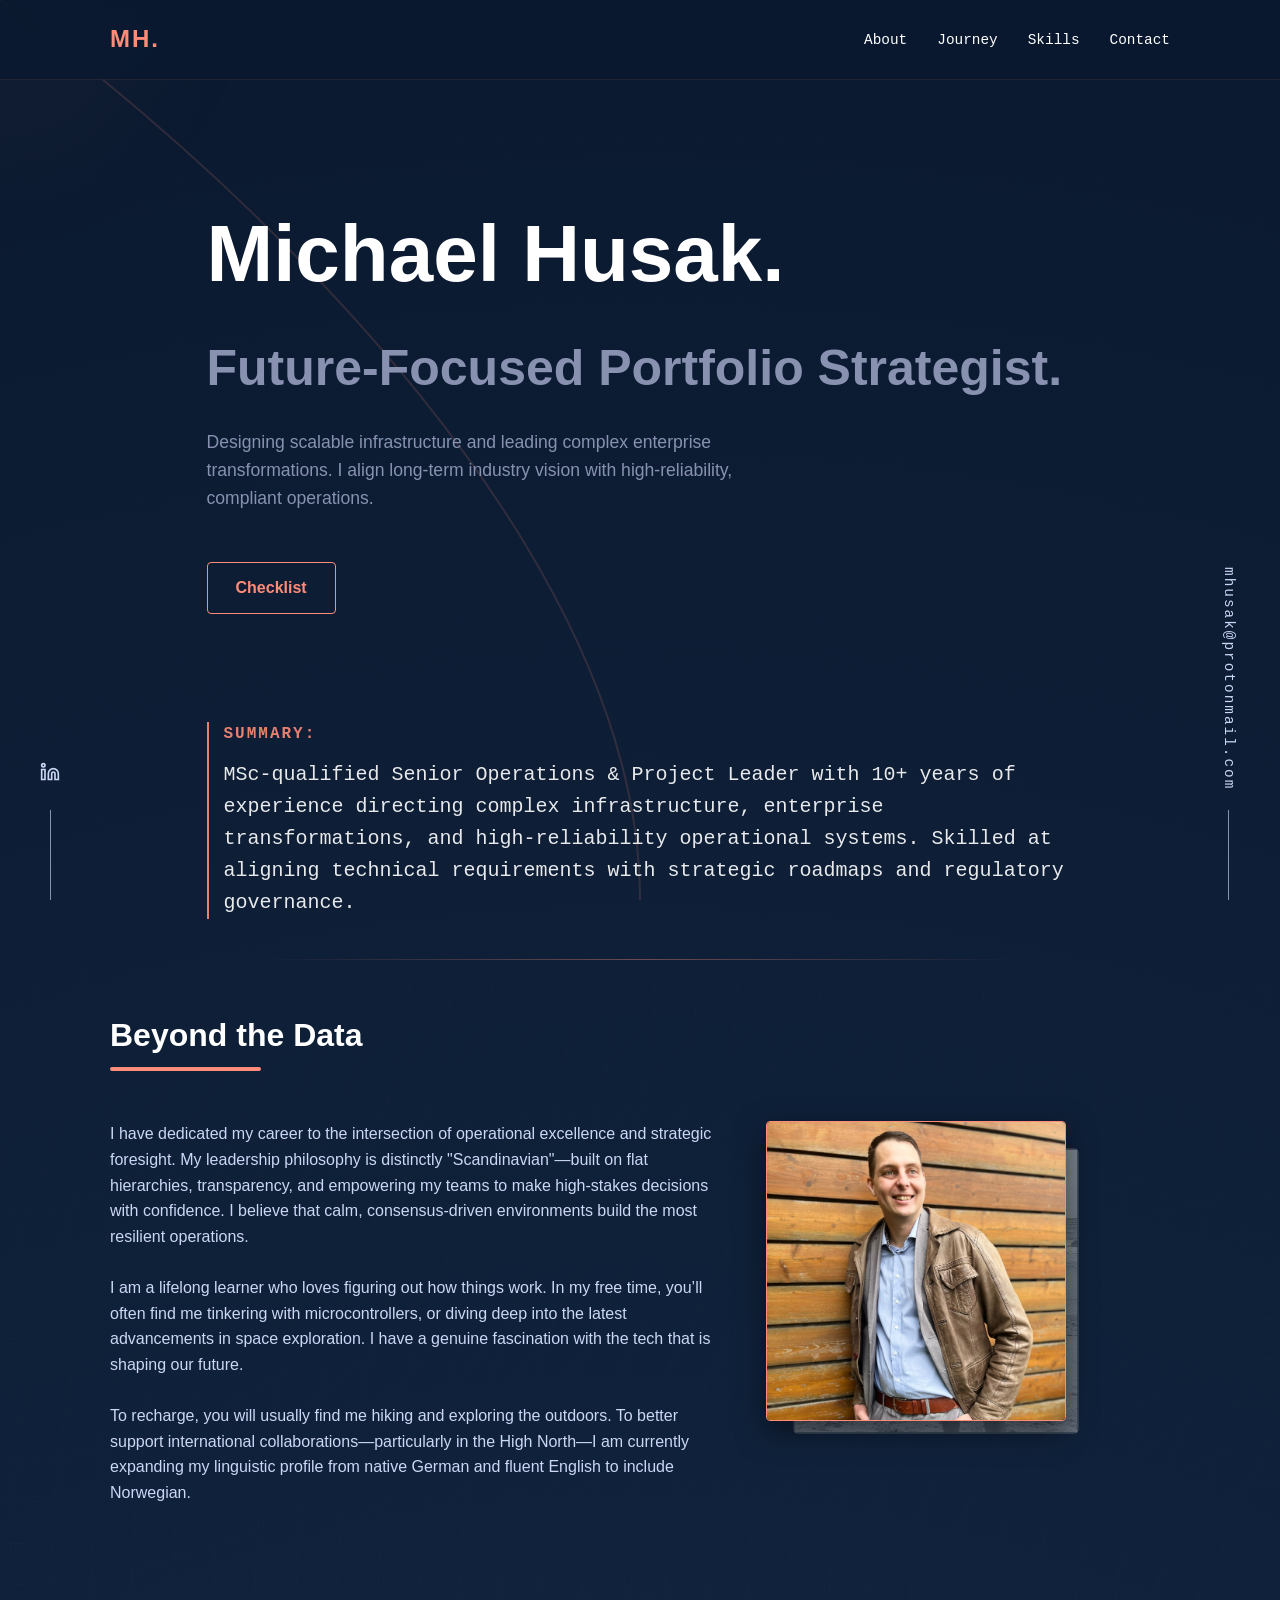
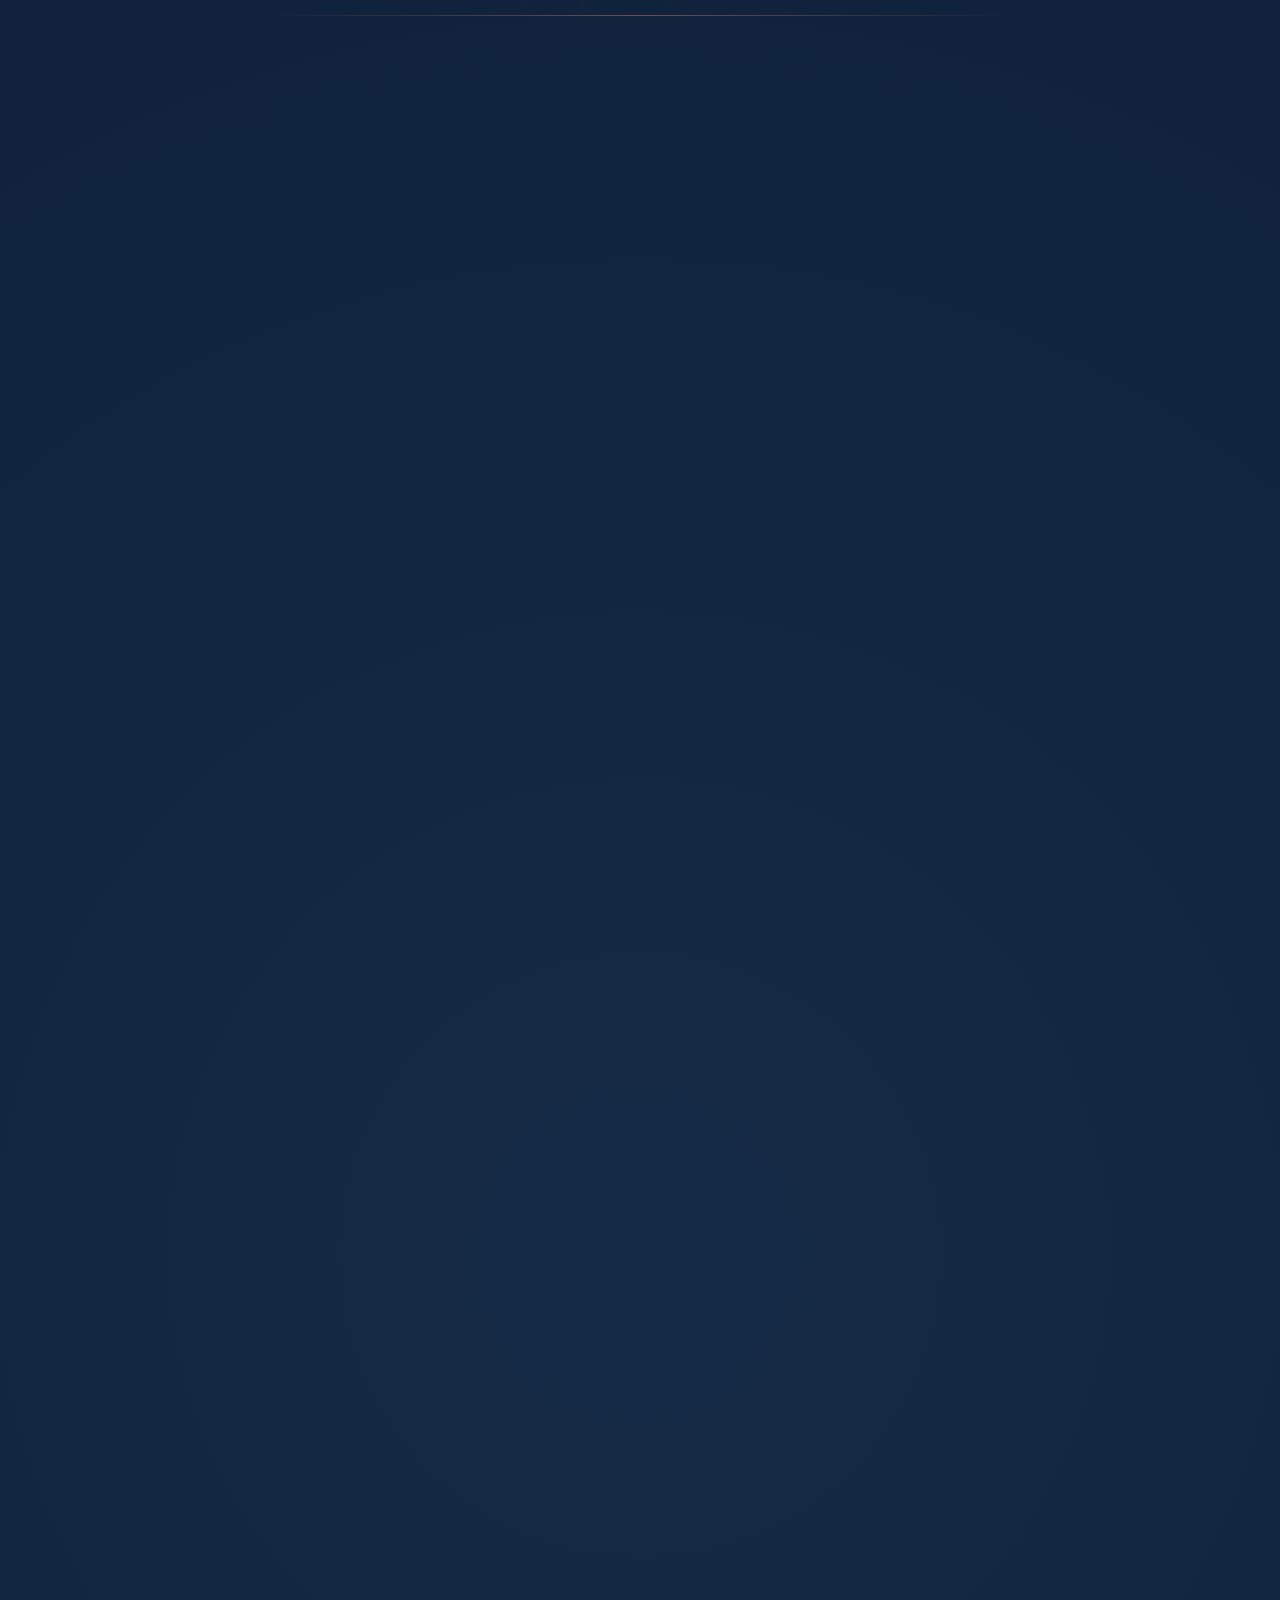
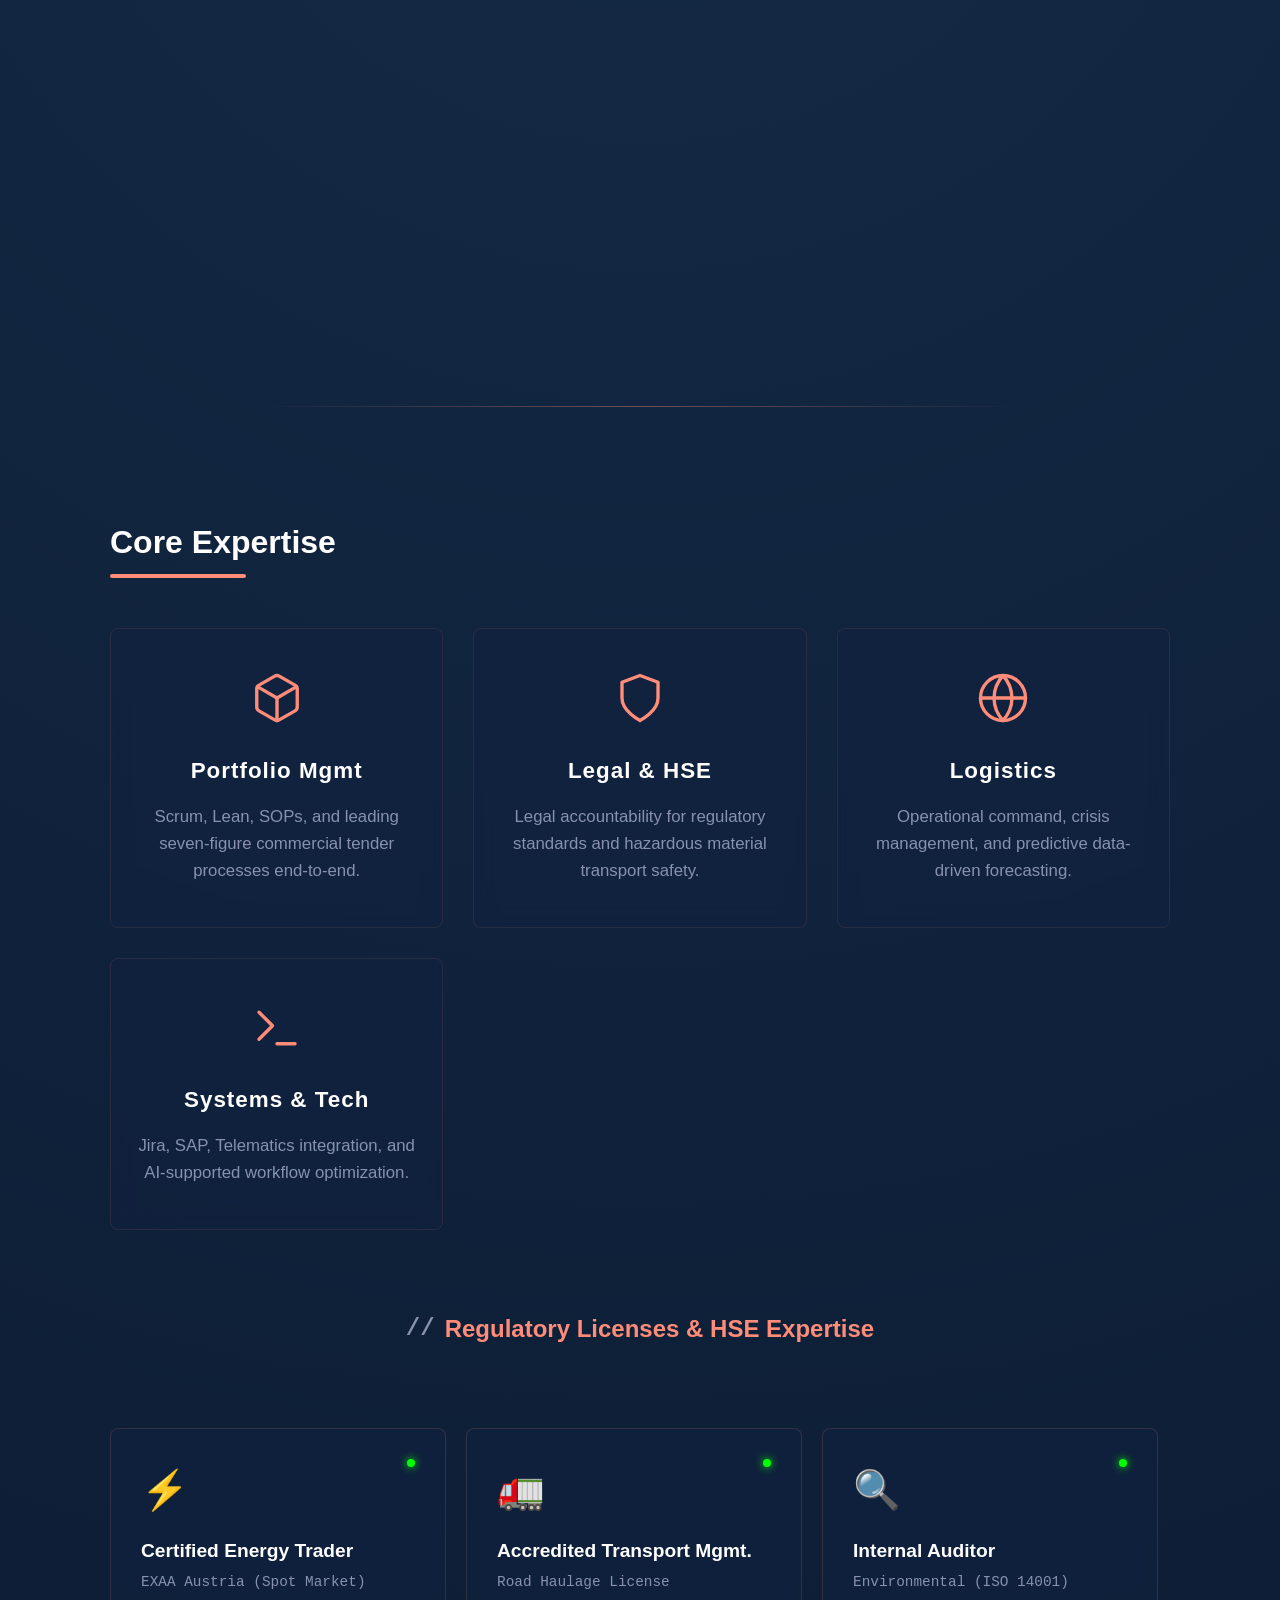
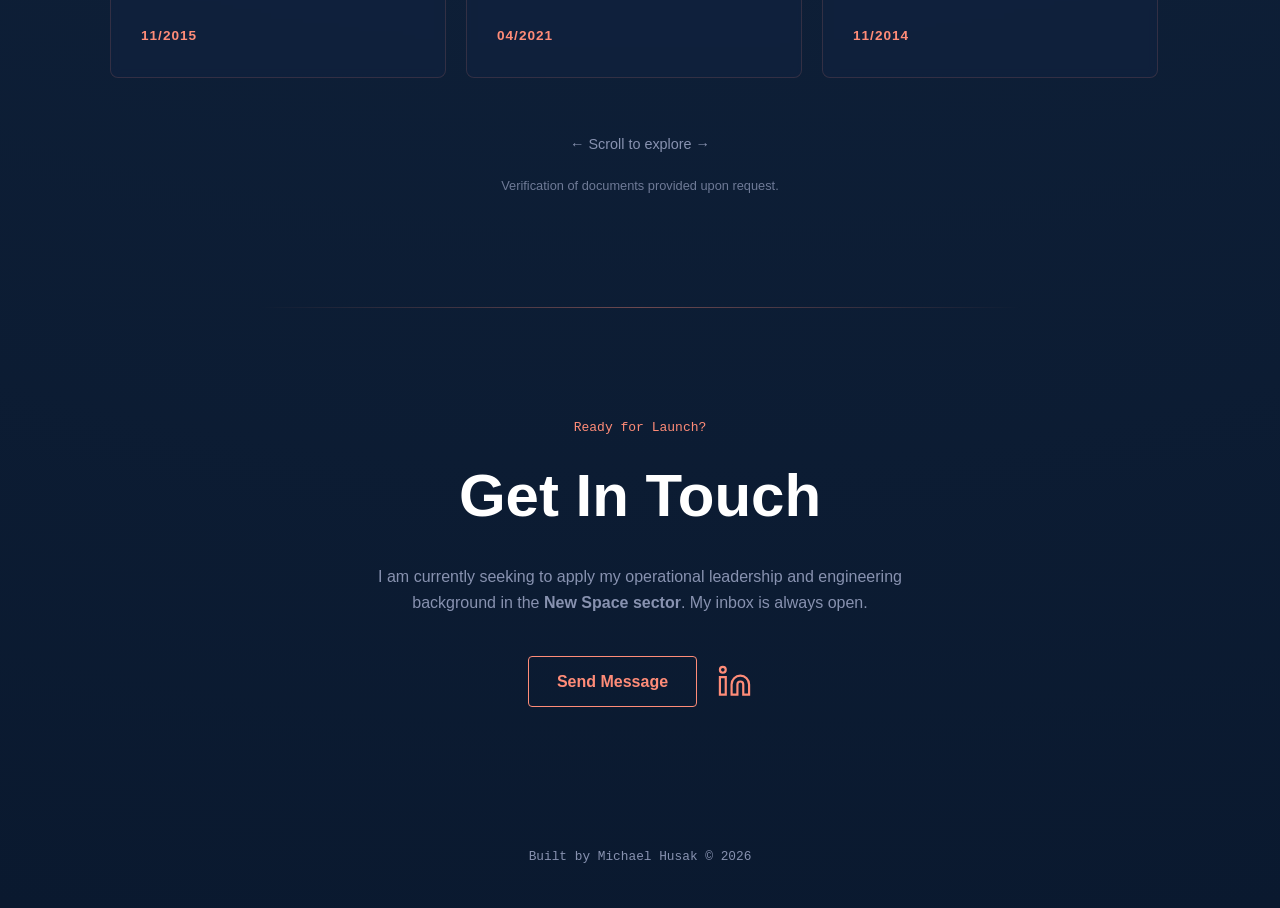
==== commit 0512991a: "Add files via upload" ====
--- a/index.html
+++ b/index.html
@@ -62,6 +62,22 @@
             transition: opacity 0.3s ease;
         }
 
+        /* ARDUINO BOOT SEQUENCE OVERLAY */
+        #boot-sequence {
+            display: none; 
+            position: fixed; top: 0; left: 0; width: 100%; height: 100vh;
+            background-color: #050505; z-index: 9999;
+            flex-direction: column; justify-content: flex-start; align-items: flex-start;
+            padding: 40px; box-sizing: border-box;
+            font-family: 'Courier New', Courier, monospace;
+        }
+        .term-text {
+            color: #00ff00; font-size: 1.2rem; line-height: 1.8;
+            text-shadow: 0 0 5px #00ff00;
+        }
+        .cursor-blink { display: inline-block; width: 10px; height: 20px; background-color: #00ff00; animation: blink 1s step-end infinite; vertical-align: middle; margin-left: 5px; }
+        @keyframes blink { 0%, 100% { opacity: 1; } 50% { opacity: 0; } }
+
         /* ROCKET PATH CONTAINER */
         .rocket-overlay {
             position: fixed;
@@ -70,39 +86,22 @@
             pointer-events: none; 
             z-index: -1; 
         }
-        #rocket-path {
-            fill: none;
-            stroke: var(--accent);
-            stroke-width: 2;
-            opacity: 0.15; 
-        }
+        #rocket-path { fill: none; stroke: var(--accent); stroke-width: 2; opacity: 0.15; }
         #line-spark {
-            position: absolute;
-            top: 0; left: 0;
-            width: 8px; height: 8px;
-            border-radius: 50%;
-            background-color: var(--white); 
-            box-shadow: 0 0 10px var(--accent), 0 0 20px var(--accent); 
-            transform: translate(-50%, -50%);
-            opacity: 0; 
-            will-change: top, left;
+            position: absolute; top: 0; left: 0; width: 8px; height: 8px; border-radius: 50%;
+            background-color: var(--white); box-shadow: 0 0 10px var(--accent), 0 0 20px var(--accent); 
+            transform: translate(-50%, -50%); opacity: 0; will-change: top, left;
         }
         #launch-pad {
-            position: fixed;
-            bottom: 0; left: 50%;
-            transform: translateX(-50%);
-            width: 200px; height: 100px;
-            border-radius: 150px 150px 0 0; 
-            background-color: var(--white);
-            box-shadow: 0 0 60px 20px var(--accent), 0 0 100px 40px rgba(255, 140, 120, 0.6); 
-            opacity: 0; 
-            z-index: -1; filter: blur(15px); 
-            will-change: opacity, transform; pointer-events: none;
+            position: fixed; bottom: 0; left: 50%; transform: translateX(-50%);
+            width: 200px; height: 100px; border-radius: 150px 150px 0 0; 
+            background-color: var(--white); box-shadow: 0 0 60px 20px var(--accent), 0 0 100px 40px rgba(255, 140, 120, 0.6); 
+            opacity: 0; z-index: -1; filter: blur(15px); will-change: opacity, transform; pointer-events: none;
         }
 
         a { text-decoration: none; color: inherit; transition: var(--transition); }
         ul { list-style: none; }
-        .container { max-width: 1100px; margin: 0 auto; padding: 0 20px; }
+        .container { max-width: 1100px; margin: 0 auto; padding: 0 20px; position: relative; z-index: 2; }
 
         /* =========================================
            2. NAVIGATION
@@ -114,7 +113,11 @@
             border-bottom: 1px solid rgba(255, 140, 120, 0.1);
         }
         nav .container { display: flex; justify-content: space-between; align-items: center; width: 100%; }
-        .logo { font-size: 1.5rem; font-weight: bold; color: var(--accent); letter-spacing: 2px; }
+        
+        .logo { font-size: 1.5rem; font-weight: bold; color: var(--accent); letter-spacing: 2px; cursor: pointer; position: relative; }
+        .logo::after { content: ' [BOOT]'; font-size: 0.7rem; color: var(--text-muted); opacity: 0; transition: opacity 0.3s; position: absolute; right: -50px; top: 10px; }
+        .logo:hover::after { opacity: 1; }
+
         .nav-links { display: flex; gap: 30px; }
         .nav-links a { font-size: 0.9rem; color: var(--white); font-family: monospace; position: relative; }
         .nav-links a::after {
@@ -147,55 +150,33 @@
         /* =========================================
            3. UI COMPONENTS
            ========================================= */
-        .separator {
-            height: 1px; width: 60%; margin: 10px auto; 
-            background: linear-gradient(90deg, transparent, var(--accent), transparent);
-            opacity: 0.4;
-        }
-        .section-title {
-            font-size: 2rem; color: var(--white); margin-bottom: 60px;
-            position: relative; display: inline-block;
-        }
-        .section-title::after {
-            content: ''; position: absolute; width: 60%; height: 4px;
-            bottom: -10px; left: 0; background-color: var(--accent); border-radius: 2px;
-        }
-        .sub-title {
-            font-size: 1.5rem; color: var(--accent); margin-bottom: 30px; 
-            display: flex; align-items: center; gap: 10px;
-        }
+        .separator { height: 1px; width: 60%; margin: 10px auto; background: linear-gradient(90deg, transparent, var(--accent), transparent); opacity: 0.4; }
+        .section-title { font-size: 2rem; color: var(--white); margin-bottom: 60px; position: relative; display: inline-block; }
+        .section-title::after { content: ''; position: absolute; width: 60%; height: 4px; bottom: -10px; left: 0; background-color: var(--accent); border-radius: 2px; }
+        .sub-title { font-size: 1.5rem; color: var(--accent); margin-bottom: 30px; display: flex; align-items: center; gap: 10px; }
         .sub-title::before { content: '//'; color: var(--text-muted); font-family: monospace; }
 
         /* Interactive Buttons */
         .btn {
-            display: inline-block; padding: 12px 28px;
-            border: 1px solid var(--accent); color: var(--accent);
-            border-radius: 4px; font-weight: bold; background: transparent;
-            position: relative; overflow: hidden; z-index: 1; cursor: pointer;
-            transition: all 0.3s ease;
+            display: inline-block; padding: 12px 28px; border: 1px solid var(--accent); color: var(--accent);
+            border-radius: 4px; font-weight: bold; background: transparent; position: relative; overflow: hidden; z-index: 1; cursor: pointer; transition: all 0.3s ease;
         }
         .btn::before {
             content: ''; position: absolute; top: 0; left: -100%; width: 100%; height: 100%;
-            background: linear-gradient(90deg, transparent, rgba(255, 140, 120, 0.2), transparent);
-            transition: all 0.5s ease; z-index: -1;
+            background: linear-gradient(90deg, transparent, rgba(255, 140, 120, 0.2), transparent); transition: all 0.5s ease; z-index: -1;
         }
         .btn:hover::before { left: 100%; }
         .btn:hover { background: rgba(255, 140, 120, 0.1); box-shadow: 0 0 15px rgba(255, 140, 120, 0.2); transform: translateY(-2px); }
 
         /* SUMMARY / MISSION LOG */
         .mission-log {
-            margin-top: 100px; font-family: monospace;
-            color: var(--text-muted); border-left: 2px solid var(--accent);
-            padding-left: 15px; opacity: 0.9;
+            margin-top: 100px; font-family: monospace; color: var(--text-muted); border-left: 2px solid var(--accent); padding-left: 15px; opacity: 0.9;
         }
         .log-label { display: block; color: var(--accent); font-weight: bold; margin-bottom: 12px; font-size: 1rem; letter-spacing: 2px; }
         .log-text { display: block; margin-bottom: 10px; color: var(--white); font-size: 1.25rem; line-height: 1.6; max-width: 850px; }
 
         /* SIDEBARS */
-        .side-element {
-            position: fixed; bottom: 0; z-index: 10;
-            color: var(--text-main); display: flex; flex-direction: column; align-items: center; gap: 20px;
-        }
+        .side-element { position: fixed; bottom: 0; z-index: 10; color: var(--text-main); display: flex; flex-direction: column; align-items: center; gap: 20px; }
         .side-element::after { content: ""; display: block; width: 1px; height: 90px; background-color: var(--text-muted); margin: 0 auto; }
         .side-left { left: 40px; }
         .side-right { right: 40px; }
@@ -207,7 +188,7 @@
         /* =========================================
            5. SECTIONS
            ========================================= */
-        section { padding: 100px 0; }
+        section { padding: 100px 0; position: relative; }
         .hidden { opacity: 0; transform: translateY(40px); transition: all 0.8s cubic-bezier(0.16, 1, 0.3, 1); }
         .show { opacity: 1; transform: translateY(0); }
 
@@ -216,8 +197,16 @@
         #hero h2 { font-size: clamp(30px, 5vw, 50px); color: var(--text-muted); margin-bottom: 20px; }
         #hero p { max-width: 600px; color: var(--text-muted); font-size: 1.1rem; margin-bottom: 50px; }
 
+        /* ABOUT - TOPOGRAPHIC HIKING PATTERN */
         #about { padding-top: 40px; }
-        .about-content { display: grid; grid-template-columns: 3fr 2fr; gap: 50px; align-items: start; }
+        #about::before {
+            content: ''; position: absolute; top: 0; left: 0; width: 100%; height: 100%; z-index: 1; pointer-events: none; opacity: 0.8;
+            background-image: 
+                repeating-radial-gradient(circle at 0% 0%, transparent 0, transparent 40px, rgba(255, 140, 120, 0.03) 41px),
+                repeating-radial-gradient(circle at 100% 100%, transparent 0, transparent 40px, rgba(255, 140, 120, 0.03) 41px);
+        }
+        
+        .about-content { display: grid; grid-template-columns: 3fr 2fr; gap: 50px; align-items: start; position: relative; z-index: 2; }
         .about-img { position: relative; width: 300px; height: 300px; cursor: pointer; }
         .profile-img-placeholder {
             width: 100%; height: 100%; border-radius: 4px; position: absolute; 
@@ -232,37 +221,22 @@
             .about-img.swapped:hover .profile-img-placeholder:nth-child(1) { transform: translate(-5px, -5px); box-shadow: 0 15px 35px rgba(255,140,120,0.15); }
         }
 
-        /* TIMELINE STYLING - INTERACTIVE CARDS */
-        .timeline-container { 
-            position: relative; padding-left: 30px; 
-            border-left: 2px solid rgba(255, 140, 120, 0.15); margin-bottom: 60px; 
-        }
+        /* TIMELINE STYLING */
+        .timeline-container { position: relative; padding-left: 30px; border-left: 2px solid rgba(255, 140, 120, 0.15); margin-bottom: 60px; }
         .timeline-item { position: relative; margin-bottom: 50px; }
         .timeline-dot { 
             position: absolute; left: -37px; top: 5px; width: 12px; height: 12px; 
-            border-radius: 50%; background-color: var(--bg-dark); border: 2px solid var(--accent); 
-            transition: all 0.3s ease;
-        }
-        
+            border-radius: 50%; background-color: var(--bg-dark); border: 2px solid var(--accent); transition: all 0.3s ease;
+        }
         .timeline-content { 
-            background: rgba(17, 34, 64, 0.75); backdrop-filter: blur(10px); 
-            border: 1px solid rgba(255, 140, 120, 0.1); 
-            padding: 30px; border-radius: 8px; 
-            transition: all 0.4s cubic-bezier(0.16, 1, 0.3, 1);
-        }
-        
-        /* Card Hover Effects */
+            background: rgba(17, 34, 64, 0.75); backdrop-filter: blur(10px); border: 1px solid rgba(255, 140, 120, 0.1); 
+            padding: 30px; border-radius: 8px; transition: all 0.4s cubic-bezier(0.16, 1, 0.3, 1);
+        }
         .timeline-content:hover {
-            transform: translateY(-5px);
-            border-color: rgba(255, 140, 120, 0.4);
-            box-shadow: 0 10px 30px rgba(0, 0, 0, 0.3), 0 0 15px rgba(255, 140, 120, 0.05);
-            background: rgba(17, 34, 64, 0.85);
-        }
-        .timeline-item:hover .timeline-dot {
-            background-color: var(--accent);
-            box-shadow: 0 0 10px var(--accent);
-        }
-
+            transform: translateY(-5px); border-color: rgba(255, 140, 120, 0.4);
+            box-shadow: 0 10px 30px rgba(0, 0, 0, 0.3), 0 0 15px rgba(255, 140, 120, 0.05); background: rgba(17, 34, 64, 0.85);
+        }
+        .timeline-item:hover .timeline-dot { background-color: var(--accent); box-shadow: 0 0 10px var(--accent); }
         .timeline-content h3 { color: var(--white); font-size: 1.3rem; margin-bottom: 5px; }
         .timeline-content .role { color: var(--accent); font-family: monospace; display: block; margin-bottom: 15px; font-size: 0.9rem; }
         .timeline-content p { font-size: 0.95rem; color: var(--text-muted); margin-bottom: 15px; }
@@ -271,38 +245,63 @@
         .timeline-content li::before { content: "▹"; position: absolute; left: 0; color: var(--accent); }
         .timeline-content strong { color: var(--white); }
 
-        /* SKILLS */
-        .skills-grid { display: grid; grid-template-columns: repeat(auto-fit, minmax(220px, 1fr)); gap: 20px; }
-        .flip-card { height: 200px; perspective: 1000px; cursor: pointer; }
-        .flip-card-inner { position: relative; width: 100%; height: 100%; transition: transform 0.6s cubic-bezier(0.4, 0, 0.2, 1); transform-style: preserve-3d; }
-        .flip-card:hover .flip-card-inner { transform: rotateY(180deg); }
-        .flip-card-front, .flip-card-back { 
-            position: absolute; width: 100%; height: 100%; backface-visibility: hidden; 
-            display: flex; flex-direction: column; align-items: center; justify-content: center; 
-            border-radius: 8px; padding: 20px; text-align: center; 
-            transition: box-shadow 0.3s ease;
-        }
-        .flip-card-front { background: rgba(17, 34, 64, 0.8); backdrop-filter: blur(5px); color: var(--white); border: 1px solid rgba(255, 140, 120, 0.2); }
-        .flip-card-back { background: var(--bg-light); color: var(--accent); border: 1px solid var(--accent); transform: rotateY(180deg); }
-        .flip-card:hover .flip-card-front { box-shadow: 0 10px 20px rgba(0,0,0,0.2); }
-        .flip-card:hover .flip-card-back { box-shadow: 0 10px 30px rgba(255, 140, 120, 0.1); }
-
-        /* GALLERY */
+        /* MODERN EXPERTISE DASHBOARD - 20% LARGER */
+        .expertise-grid { 
+            display: grid; grid-template-columns: repeat(auto-fit, minmax(290px, 1fr)); gap: 30px; 
+        }
+        .expertise-card {
+            background: rgba(17, 34, 64, 0.6); backdrop-filter: blur(10px);
+            border: 1px solid rgba(255, 140, 120, 0.1); border-radius: 8px;
+            padding: 42px 24px; text-align: center;
+            transition: all 0.4s cubic-bezier(0.16, 1, 0.3, 1);
+            position: relative; overflow: hidden;
+            display: flex; flex-direction: column; align-items: center; justify-content: flex-start;
+        }
+        /* Top Glowing Line on Hover */
+        .expertise-card::before {
+            content: ''; position: absolute; top: 0; left: 0; width: 100%; height: 2px;
+            background: var(--accent); transform: scaleX(0); transition: transform 0.4s ease; transform-origin: left;
+        }
+        .expertise-card:hover {
+            transform: translateY(-5px); background: rgba(17, 34, 64, 0.85);
+            box-shadow: 0 10px 30px rgba(0,0,0,0.3), 0 0 20px rgba(255,140,120,0.1);
+            border-color: rgba(255, 140, 120, 0.3);
+        }
+        .expertise-card:hover::before { transform: scaleX(1); }
+        
+        .exp-icon { margin-bottom: 20px; color: var(--accent); transition: all 0.4s ease; }
+        .exp-icon svg { width: 54px; height: 54px; stroke: currentColor; fill: none; stroke-width: 1.5; stroke-linecap: round; stroke-linejoin: round; }
+        .expertise-card:hover .exp-icon { transform: scale(1.1) translateY(-5px); filter: drop-shadow(0 0 8px var(--accent)); color: var(--white); }
+        
+        .expertise-card h3 { color: var(--white); font-size: 1.4rem; margin-bottom: 15px; font-weight: 600; letter-spacing: 1px; }
+        .expertise-card p { font-size: 1.05rem; color: var(--text-muted); line-height: 1.6; }
+
+        /* CERTIFICATE GALLERY - 20% LARGER DASHBOARD STYLE */
         .cert-container { margin-top: 40px; width: 100%; overflow: hidden; position: relative; }
         .cert-gallery { display: flex; gap: 20px; overflow-x: auto; padding: 40px 0; scrollbar-width: none; cursor: grab; scroll-behavior: auto; }
         .cert-gallery::-webkit-scrollbar { display: none; }
         .cert-item { 
-            flex: 0 0 280px; height: 200px; background: rgba(17, 34, 64, 0.6); backdrop-filter: blur(5px);
-            border: 1px solid rgba(255, 140, 120, 0.2); border-radius: 8px; padding: 25px; 
-            display: flex; flex-direction: column; transition: all 0.3s ease; min-width: 280px; 
-        }
-        .cert-item:hover {
-            transform: translateY(-5px); background: rgba(17, 34, 64, 0.9); border-color: rgba(255,140,120,0.5);
-        }
-        .cert-icon { font-size: 2rem; margin-bottom: 15px; }
-        .cert-title { font-weight: bold; color: var(--white); font-size: 1rem; margin-bottom: 5px; }
-        .cert-issuer { color: var(--text-muted); font-size: 0.8rem; font-family: monospace; }
-        .cert-year { margin-top: auto; color: var(--accent); font-size: 0.75rem; font-weight: bold; }
+            flex: 0 0 336px; height: 250px; background: rgba(17, 34, 64, 0.6); backdrop-filter: blur(5px);
+            border: 1px solid rgba(255, 140, 120, 0.15); border-radius: 8px; padding: 30px; 
+            display: flex; flex-direction: column; transition: all 0.3s ease; min-width: 336px; position: relative; overflow: hidden;
+        }
+        .cert-item::before {
+            content: ''; position: absolute; top: 0; left: 0; width: 100%; height: 2px;
+            background: var(--accent); transform: scaleX(0); transition: transform 0.4s ease; transform-origin: left;
+        }
+        .cert-item:hover { transform: translateY(-5px); background: rgba(17, 34, 64, 0.9); border-color: rgba(255,140,120,0.4); box-shadow: 0 10px 30px rgba(0,0,0,0.3); }
+        .cert-item:hover::before { transform: scaleX(1); }
+        
+        .cert-header { display: flex; justify-content: space-between; align-items: flex-start; margin-bottom: 15px; }
+        .cert-icon { font-size: 2.4rem; }
+        
+        /* Active Status Dot */
+        .status-dot { width: 8px; height: 8px; background-color: #00ff00; border-radius: 50%; box-shadow: 0 0 8px #00ff00; animation: pulse 2s infinite; }
+        @keyframes pulse { 0% { opacity: 1; } 50% { opacity: 0.4; } 100% { opacity: 1; } }
+
+        .cert-title { font-weight: bold; color: var(--white); font-size: 1.2rem; margin-bottom: 5px; }
+        .cert-issuer { color: var(--text-muted); font-size: 0.9rem; font-family: monospace; }
+        .cert-year { margin-top: auto; color: var(--accent); font-size: 0.85rem; font-weight: bold; letter-spacing: 1px; }
 
         /* FOOTER & CONTACT BUTTONS */
         .contact-wrapper { text-align: center; max-width: 600px; margin: 0 auto; }
@@ -321,11 +320,17 @@
             .hamburger { display: flex; } 
             .contact-buttons { flex-direction: column; }
             .contact-social-icon svg { width: 45px; height: 45px; }
-            #cursor-glow { display: none; } /* Disable glow on mobile for performance */
+            #cursor-glow { display: none; } 
         }
     </style>
 </head>
 <body>
+
+    <!-- ARDUINO BOOT SEQUENCE OVERLAY -->
+    <div id="boot-sequence">
+        <div class="term-text"></div>
+        <span class="cursor-blink" style="display: none;"></span>
+    </div>
 
     <!-- Interactive Mouse Glow -->
     <div id="cursor-glow"></div>
@@ -348,7 +353,7 @@
 
     <nav>
         <div class="container">
-            <div class="logo">MH.</div>
+            <div class="logo" id="logo-trigger">MH.</div>
             <ul class="nav-links">
                 <li><a href="#about">About</a></li>
                 <li><a href="#journey">Journey</a></li>
@@ -384,24 +389,26 @@
     <div class="separator"></div>
 
     <!-- ABOUT -->
-	<section id="about">
-			<div class="container hidden">
-				<h2 class="section-title">Beyond the Data</h2>
-				<div class="about-content">
-					<div class="about-text">
-						<p>I have dedicated my career to the intersection of operational excellence and strategic foresight. My leadership philosophy is distinctly "Scandinavian"—built on flat hierarchies, transparency, and empowering my teams to make high-stakes decisions with confidence. I believe that calm, consensus-driven environments build the most resilient operations.</p>
-						<br>
-						<p>I am a lifelong learner who loves figuring out how things work. In my free time, you’ll often find me tinkering with microcontrollers, or diving deep into the latest advancements in space exploration. I have a genuine fascination with the tech that is shaping our future.</p>
-						<br>
-						<p>To recharge, you will usually find me hiking and exploring the outdoors. To better support international collaborations—particularly in the High North—I am currently expanding my linguistic profile from native German and fluent English to include Norwegian.</p>
-					</div>
-					<div class="about-img">
-						<img src="Pictures/picture1.jpg" class="profile-img-placeholder" alt="Michael Husak Portrait">
-						<img src="Pictures/picture2.jpg" class="profile-img-placeholder" alt="Outdoor/Action Portrait">
-					</div>
-				</div>
-			</div>
-		</section>
+    <section id="about">
+        <div class="container hidden">
+            <h2 class="section-title">Beyond the Data</h2>
+            <div class="about-content">
+                <div class="about-text">
+                    <p>I have dedicated my career to the intersection of operational excellence and strategic foresight. My leadership philosophy is distinctly "Scandinavian"—built on flat hierarchies, transparency, and empowering my teams to make high-stakes decisions with confidence. I believe that calm, consensus-driven environments build the most resilient operations.</p>
+                    <br>
+                    <p>I am a lifelong learner who loves figuring out how things work. In my free time, you’ll often find me tinkering with microcontrollers, or diving deep into the latest advancements in space exploration. I have a genuine fascination with the tech that is shaping our future.</p>
+                    <br>
+                    <p>To recharge, you will usually find me hiking and exploring the outdoors. To better support international collaborations—particularly in the High North—I am currently expanding my linguistic profile from native German and fluent English to include Norwegian.</p>
+                </div>
+                <div class="about-img">
+                    <img src="Pictures/picture1.jpg" class="profile-img-placeholder" alt="Michael Husak Portrait">
+                    <img src="Pictures/picture2.jpg" class="profile-img-placeholder" alt="Outdoor/Action Portrait">
+                </div>
+            </div>
+        </div>
+    </section>
+
+    <div class="separator"></div>
 
     <!-- JOURNEY / EXPERIENCE & EDUCATION -->
     <section id="journey">
@@ -475,24 +482,83 @@
 
     <div class="separator"></div>
 
+    <!-- MODERNIZED SKILLS SECTION -->
     <section id="skills">
         <div class="container hidden">
-            <h2 class="section-title">Expertise</h2>
-            <div class="skills-grid">
-                <div class="flip-card"><div class="flip-card-inner"><div class="flip-card-front"><h3>Portfolio Mgmt</h3></div><div class="flip-card-back"><p>Scrum, Lean, SOPs, and leading seven-figure commercial tender processes end-to-end.</p></div></div></div>
-                <div class="flip-card"><div class="flip-card-inner"><div class="flip-card-front"><h3>Legal & HSE</h3></div><div class="flip-card-back"><p>Legal accountability for regulatory standards and hazardous material transport safety.</p></div></div></div>
-                <div class="flip-card"><div class="flip-card-inner"><div class="flip-card-front"><h3>Logistics</h3></div><div class="flip-card-back"><p>Operational command, crisis management, and predictive data-driven forecasting.</p></div></div></div>
-                <div class="flip-card"><div class="flip-card-inner"><div class="flip-card-front"><h3>Systems & Tech</h3></div><div class="flip-card-back"><p>Jira, SAP, Telematics integration, and AI-supported workflow optimization.</p></div></div></div>
+            <h2 class="section-title">Core Expertise</h2>
+            
+            <div class="expertise-grid">
+                
+                <!-- Card 1 -->
+                <div class="expertise-card">
+                    <div class="exp-icon">
+                        <svg viewBox="0 0 24 24"><path d="M21 16V8a2 2 0 0 0-1-1.73l-7-4a2 2 0 0 0-2 0l-7 4A2 2 0 0 0 3 8v8a2 2 0 0 0 1 1.73l7 4a2 2 0 0 0 2 0l7-4A2 2 0 0 0 21 16z"/><polyline points="3.27 6.96 12 12.01 20.73 6.96"/><line x1="12" y1="22.08" x2="12" y2="12"/></svg>
+                    </div>
+                    <h3>Portfolio Mgmt</h3>
+                    <p>Scrum, Lean, SOPs, and leading seven-figure commercial tender processes end-to-end.</p>
+                </div>
+
+                <!-- Card 2 -->
+                <div class="expertise-card">
+                    <div class="exp-icon">
+                        <svg viewBox="0 0 24 24"><path d="M12 22s8-4 8-10V5l-8-3-8 3v7c0 6 8 10 8 10z"/></svg>
+                    </div>
+                    <h3>Legal & HSE</h3>
+                    <p>Legal accountability for regulatory standards and hazardous material transport safety.</p>
+                </div>
+
+                <!-- Card 3 -->
+                <div class="expertise-card">
+                    <div class="exp-icon">
+                        <svg viewBox="0 0 24 24"><circle cx="12" cy="12" r="10"/><path d="M12 2a15.3 15.3 0 0 1 4 10 15.3 15.3 0 0 1-4 10 15.3 15.3 0 0 1-4-10 15.3 15.3 0 0 1 4-10z"/><path d="M2 12h20"/></svg>
+                    </div>
+                    <h3>Logistics</h3>
+                    <p>Operational command, crisis management, and predictive data-driven forecasting.</p>
+                </div>
+
+                <!-- Card 4 -->
+                <div class="expertise-card">
+                    <div class="exp-icon">
+                        <svg viewBox="0 0 24 24"><polyline points="4 17 10 11 4 5"/><line x1="12" y1="19" x2="20" y2="19"/></svg>
+                    </div>
+                    <h3>Systems & Tech</h3>
+                    <p>Jira, SAP, Telematics integration, and AI-supported workflow optimization.</p>
+                </div>
             </div>
             
             <h3 class="sub-title" style="margin-top: 80px; justify-content: center;">Regulatory Licenses & HSE Expertise</h3>
             <div class="cert-container">
                 <div class="cert-gallery">
-                    <div class="cert-item"><div class="cert-icon">⚡</div><div class="cert-title">Certified Energy Trader</div><div class="cert-issuer">EXAA Austria (Spot Market)</div><div class="cert-year">11/2015</div></div>
-                    <div class="cert-item"><div class="cert-icon">🚛</div><div class="cert-title">Accredited Transport Mgmt.</div><div class="cert-issuer">Road Haulage License</div><div class="cert-year">2021</div></div>
-                    <div class="cert-item"><div class="cert-icon">🔍</div><div class="cert-title">Internal Auditor</div><div class="cert-issuer">Environmental (ISO 14001)</div><div class="cert-year">11/2014</div></div>
-                    <div class="cert-item"><div class="cert-icon">🌍</div><div class="cert-title">Environm. Compliance Officer</div><div class="cert-issuer">Sustainability Management</div><div class="cert-year">11/2014</div></div>
-                    <div class="cert-item"><div class="cert-icon">♻️</div><div class="cert-title">Waste Mgmt. Specialist</div><div class="cert-issuer">Regulatory Compliance</div><div class="cert-year">05/2014</div></div>
+                    <div class="cert-item">
+                        <div class="cert-header"><div class="cert-icon">⚡</div><div class="status-dot" title="Verified"></div></div>
+                        <div class="cert-title">Certified Energy Trader</div>
+                        <div class="cert-issuer">EXAA Austria (Spot Market)</div>
+                        <div class="cert-year">11/2015</div>
+                    </div>
+                    <div class="cert-item">
+                        <div class="cert-header"><div class="cert-icon">🚛</div><div class="status-dot" title="Verified"></div></div>
+                        <div class="cert-title">Accredited Transport Mgmt.</div>
+                        <div class="cert-issuer">Road Haulage License</div>
+                        <div class="cert-year">04/2021</div>
+                    </div>
+                    <div class="cert-item">
+                        <div class="cert-header"><div class="cert-icon">🔍</div><div class="status-dot" title="Verified"></div></div>
+                        <div class="cert-title">Internal Auditor</div>
+                        <div class="cert-issuer">Environmental (ISO 14001)</div>
+                        <div class="cert-year">11/2014</div>
+                    </div>
+                    <div class="cert-item">
+                        <div class="cert-header"><div class="cert-icon">🌍</div><div class="status-dot" title="Verified"></div></div>
+                        <div class="cert-title">Environm. Compliance Officer</div>
+                        <div class="cert-issuer">Sustainability Management</div>
+                        <div class="cert-year">11/2014</div>
+                    </div>
+                    <div class="cert-item">
+                        <div class="cert-header"><div class="cert-icon">♻️</div><div class="status-dot" title="Verified"></div></div>
+                        <div class="cert-title">Waste Mgmt. Specialist</div>
+                        <div class="cert-issuer">Regulatory Compliance</div>
+                        <div class="cert-year">05/2014</div>
+                    </div>
                 </div>
                 <p style="text-align: center; font-size: 0.9rem; color: var(--text-muted); margin-top: 15px; user-select: none;"><span id="prev-btn" class="gallery-nav">&larr;</span> Scroll to explore <span id="next-btn" class="gallery-nav">&rarr;</span></p>
                 <p style="text-align: center; font-size: 0.8rem; margin-top: 20px; color: var(--text-muted); opacity: 0.8;">Verification of documents provided upon request.</p>
@@ -536,13 +602,51 @@
     </script>
 
     <script>
+        // ARDUINO BOOT SEQUENCE LOGIC
+        const logo = document.getElementById('logo-trigger');
+        const bootScreen = document.getElementById('boot-sequence');
+        const termText = bootScreen.querySelector('.term-text');
+        const blinker = bootScreen.querySelector('.cursor-blink');
+
+        logo.addEventListener('click', (e) => {
+            e.preventDefault();
+            bootScreen.style.display = 'flex';
+            termText.innerHTML = '';
+            blinker.style.display = 'inline-block';
+            
+            const bootLines = [
+                "> INITIALIZING MH_OS v2.0...",
+                "> MOUNTING STRATEGIC PROTOCOLS... [OK]",
+                "> LOADING LOGISTICS DRIVE... [OK]",
+                "> ESTABLISHING SATELLITE UPLINK...",
+                "> BAUD RATE: 9600...",
+                "> SYSTEM NOMINAL. WELCOME."
+            ];
+
+            let delay = 0;
+            bootLines.forEach((line, index) => {
+                setTimeout(() => {
+                    termText.innerHTML += line + "<br>";
+                }, delay);
+                delay += (300 + Math.random() * 300); // Random delay between lines for realism
+            });
+
+            setTimeout(() => {
+                bootScreen.style.opacity = '0';
+                setTimeout(() => {
+                    bootScreen.style.display = 'none';
+                    bootScreen.style.opacity = '1'; // Reset for next time
+                }, 500);
+            }, delay + 1200);
+        });
+
         // Smooth Staggered Reveal Observer
         const observer = new IntersectionObserver((entries) => { 
             entries.forEach((e, index) => { 
                 if(e.isIntersecting) {
                     setTimeout(() => {
                         e.target.classList.add('show'); 
-                    }, index * 100); // slight stagger
+                    }, index * 100);
                 }
             }); 
         }, { threshold: 0.1 });
@@ -586,14 +690,15 @@
             } else { launchPad.style.opacity = 0; }
         });
 
-        // Infinite Certificate Gallery Logic
+        // Infinite Certificate Gallery Logic with updated size width (356px)
         const gallery = document.querySelector('.cert-gallery');
         const prevBtn = document.getElementById('prev-btn');
         const nextBtn = document.getElementById('next-btn');
         const originalItems = Array.from(gallery.children);
         originalItems.forEach(item => gallery.appendChild(item.cloneNode(true)));
         originalItems.reverse().forEach(item => gallery.insertBefore(item.cloneNode(true), gallery.firstChild));
-        const itemWidth = 300; 
+        
+        const itemWidth = 356; 
         const singleSetWidth = originalItems.length * itemWidth;
         gallery.scrollLeft = singleSetWidth;
 
@@ -610,8 +715,8 @@
         gallery.addEventListener('mouseup', () => { isDown = false; gallery.style.cursor = 'grab'; });
         gallery.addEventListener('mousemove', (e) => { if (!isDown) return; e.preventDefault(); const x = e.pageX - gallery.offsetLeft; const walk = (x - startX) * 2; gallery.scrollLeft = scrollLeft - walk; });
 
-        prevBtn.addEventListener('click', () => { gallery.scrollBy({ left: -300, behavior: 'smooth' }); });
-        nextBtn.addEventListener('click', () => { gallery.scrollBy({ left: 300, behavior: 'smooth' }); });
+        prevBtn.addEventListener('click', () => { gallery.scrollBy({ left: -356, behavior: 'smooth' }); });
+        nextBtn.addEventListener('click', () => { gallery.scrollBy({ left: 356, behavior: 'smooth' }); });
 
         // Mobile Photo Swap
         const aboutImg = document.querySelector('.about-img');
